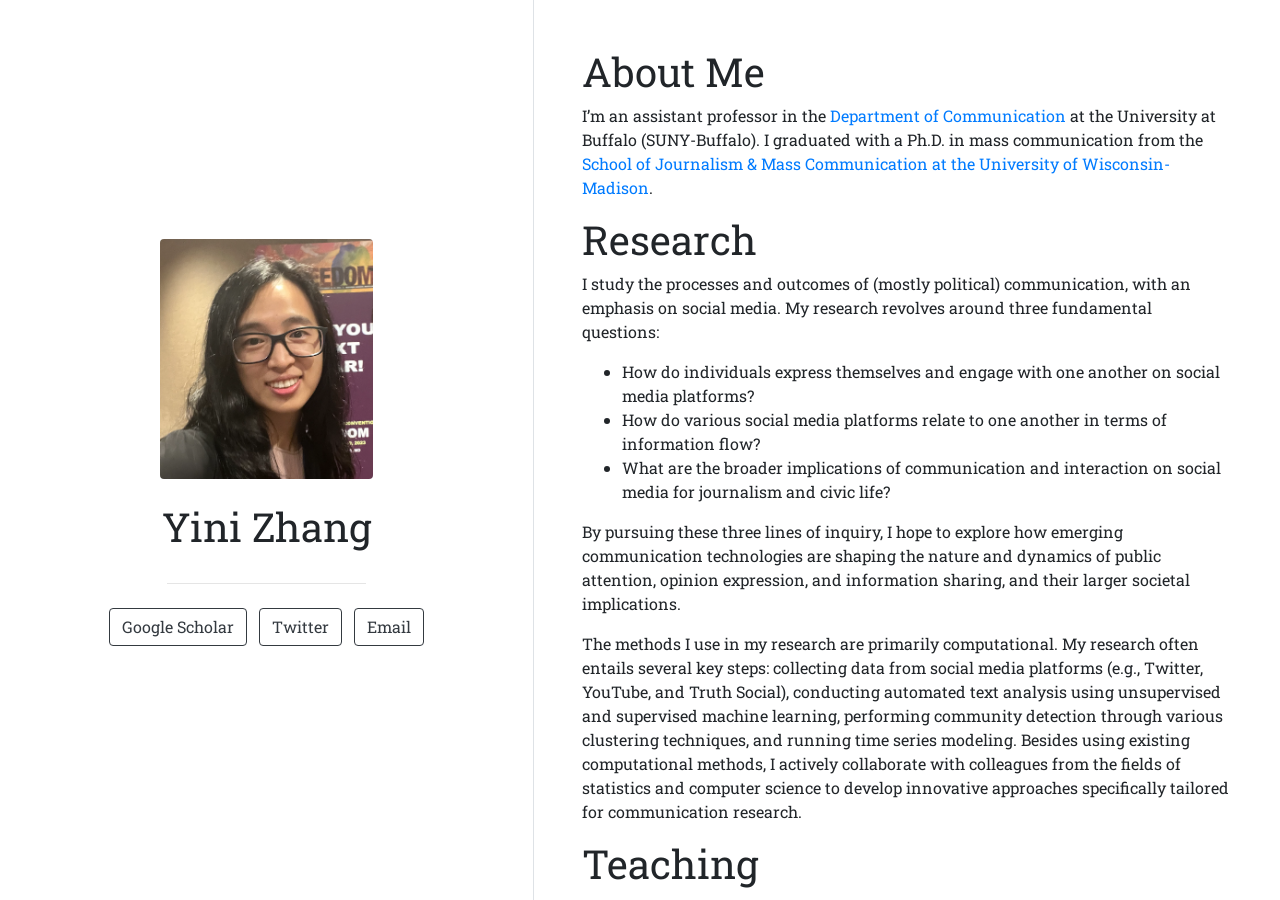
==== index.html @ 79241f8f "Add files via upload" ====
<!doctype html>
<html lang="en">
  <head>
    <!-- Required meta tags -->
    <meta charset="utf-8">
    <meta name="viewport" content="width=device-width, initial-scale=1, shrink-to-fit=no">

    <!-- Bootstrap CSS -->
    <style type="text/css">:root{--blue:#007bff;--indigo:#6610f2;--purple:#6f42c1;--pink:#e83e8c;--red:#dc3545;--orange:#fd7e14;--yellow:#ffc107;--green:#28a745;--teal:#20c997;--cyan:#17a2b8;--white:#fff;--gray:#6c757d;--gray-dark:#343a40;--primary:#007bff;--secondary:#6c757d;--success:#28a745;--info:#17a2b8;--warning:#ffc107;--danger:#dc3545;--light:#f8f9fa;--dark:#343a40;--breakpoint-xs:0;--breakpoint-sm:576px;--breakpoint-md:768px;--breakpoint-lg:992px;--breakpoint-xl:1200px;--font-family-sans-serif:-apple-system,BlinkMacSystemFont,"Segoe UI",Roboto,"Helvetica Neue",Arial,"Noto Sans",sans-serif,"Apple Color Emoji","Segoe UI Emoji","Segoe UI Symbol","Noto Color Emoji";--font-family-monospace:SFMono-Regular,Menlo,Monaco,Consolas,"Liberation Mono","Courier New",monospace}*,::after,::before{box-sizing:border-box}html{font-family:sans-serif;line-height:1.15;-webkit-text-size-adjust:100%;-webkit-tap-highlight-color:transparent}article,aside,figcaption,figure,footer,header,hgroup,main,nav,section{display:block}body{margin:0;font-family:-apple-system,BlinkMacSystemFont,"Segoe UI",Roboto,"Helvetica Neue",Arial,"Noto Sans",sans-serif,"Apple Color Emoji","Segoe UI Emoji","Segoe UI Symbol","Noto Color Emoji";font-size:1rem;font-weight:400;line-height:1.5;color:#212529;text-align:left;background-color:#fff}[tabindex="-1"]:focus:not(:focus-visible){outline:0!important}hr{box-sizing:content-box;height:0;overflow:visible}h1,h2,h3,h4,h5,h6{margin-top:0;margin-bottom:.5rem}p{margin-top:0;margin-bottom:1rem}abbr[data-original-title],abbr[title]{text-decoration:underline;-webkit-text-decoration:underline dotted;text-decoration:underline dotted;cursor:help;border-bottom:0;-webkit-text-decoration-skip-ink:none;text-decoration-skip-ink:none}address{margin-bottom:1rem;font-style:normal;line-height:inherit}dl,ol,ul{margin-top:0;margin-bottom:1rem}ol ol,ol ul,ul ol,ul ul{margin-bottom:0}dt{font-weight:700}dd{margin-bottom:.5rem;margin-left:0}blockquote{margin:0 0 1rem}b,strong{font-weight:bolder}small{font-size:80%}sub,sup{position:relative;font-size:75%;line-height:0;vertical-align:baseline}sub{bottom:-.25em}sup{top:-.5em}a{color:#007bff;text-decoration:none;background-color:transparent}a:hover{color:#0056b3;text-decoration:underline}a:not([href]){color:inherit;text-decoration:none}a:not([href]):hover{color:inherit;text-decoration:none}code,kbd,pre,samp{font-family:SFMono-Regular,Menlo,Monaco,Consolas,"Liberation Mono","Courier New",monospace;font-size:1em}pre{margin-top:0;margin-bottom:1rem;overflow:auto;-ms-overflow-style:scrollbar}figure{margin:0 0 1rem}img{vertical-align:middle;border-style:none}svg{overflow:hidden;vertical-align:middle}table{border-collapse:collapse}caption{padding-top:.75rem;padding-bottom:.75rem;color:#6c757d;text-align:left;caption-side:bottom}th{text-align:inherit}label{display:inline-block;margin-bottom:.5rem}button{border-radius:0}button:focus{outline:1px dotted;outline:5px auto -webkit-focus-ring-color}button,input,optgroup,select,textarea{margin:0;font-family:inherit;font-size:inherit;line-height:inherit}button,input{overflow:visible}button,select{text-transform:none}[role=button]{cursor:pointer}select{word-wrap:normal}[type=button],[type=reset],[type=submit],button{-webkit-appearance:button}[type=button]:not(:disabled),[type=reset]:not(:disabled),[type=submit]:not(:disabled),button:not(:disabled){cursor:pointer}[type=button]::-moz-focus-inner,[type=reset]::-moz-focus-inner,[type=submit]::-moz-focus-inner,button::-moz-focus-inner{padding:0;border-style:none}input[type=checkbox],input[type=radio]{box-sizing:border-box;padding:0}textarea{overflow:auto;resize:vertical}fieldset{min-width:0;padding:0;margin:0;border:0}legend{display:block;width:100%;max-width:100%;padding:0;margin-bottom:.5rem;font-size:1.5rem;line-height:inherit;color:inherit;white-space:normal}progress{vertical-align:baseline}[type=number]::-webkit-inner-spin-button,[type=number]::-webkit-outer-spin-button{height:auto}[type=search]{outline-offset:-2px;-webkit-appearance:none}[type=search]::-webkit-search-decoration{-webkit-appearance:none}::-webkit-file-upload-button{font:inherit;-webkit-appearance:button}output{display:inline-block}summary{display:list-item;cursor:pointer}template{display:none}[hidden]{display:none!important}.h1,.h2,.h3,.h4,.h5,.h6,h1,h2,h3,h4,h5,h6{margin-bottom:.5rem;font-weight:500;line-height:1.2}.h1,h1{font-size:2.5rem}.h2,h2{font-size:2rem}.h3,h3{font-size:1.75rem}.h4,h4{font-size:1.5rem}.h5,h5{font-size:1.25rem}.h6,h6{font-size:1rem}.lead{font-size:1.25rem;font-weight:300}.display-1{font-size:6rem;font-weight:300;line-height:1.2}.display-2{font-size:5.5rem;font-weight:300;line-height:1.2}.display-3{font-size:4.5rem;font-weight:300;line-height:1.2}.display-4{font-size:3.5rem;font-weight:300;line-height:1.2}hr{margin-top:1rem;margin-bottom:1rem;border:0;border-top:1px solid rgba(0,0,0,.1)}.small,small{font-size:80%;font-weight:400}.mark,mark{padding:.2em;background-color:#fcf8e3}.list-unstyled{padding-left:0;list-style:none}.list-inline{padding-left:0;list-style:none}.list-inline-item{display:inline-block}.list-inline-item:not(:last-child){margin-right:.5rem}.initialism{font-size:90%;text-transform:uppercase}.blockquote{margin-bottom:1rem;font-size:1.25rem}.blockquote-footer{display:block;font-size:80%;color:#6c757d}.blockquote-footer::before{content:"\2014\00A0"}.img-fluid{max-width:100%;height:auto}.img-thumbnail{padding:.25rem;background-color:#fff;border:1px solid #dee2e6;border-radius:.25rem;max-width:100%;height:auto}.figure{display:inline-block}.figure-img{margin-bottom:.5rem;line-height:1}.figure-caption{font-size:90%;color:#6c757d}code{font-size:87.5%;color:#e83e8c;word-wrap:break-word}a>code{color:inherit}kbd{padding:.2rem .4rem;font-size:87.5%;color:#fff;background-color:#212529;border-radius:.2rem}kbd kbd{padding:0;font-size:100%;font-weight:700}pre{display:block;font-size:87.5%;color:#212529}pre code{font-size:inherit;color:inherit;word-break:normal}.pre-scrollable{max-height:340px;overflow-y:scroll}.container{width:100%;padding-right:15px;padding-left:15px;margin-right:auto;margin-left:auto}@media (min-width:576px){.container{max-width:540px}}@media (min-width:768px){.container{max-width:720px}}@media (min-width:992px){.container{max-width:960px}}@media (min-width:1200px){.container{max-width:1140px}}.container-fluid,.container-lg,.container-md,.container-sm,.container-xl{width:100%;padding-right:15px;padding-left:15px;margin-right:auto;margin-left:auto}@media (min-width:576px){.container,.container-sm{max-width:540px}}@media (min-width:768px){.container,.container-md,.container-sm{max-width:720px}}@media (min-width:992px){.container,.container-lg,.container-md,.container-sm{max-width:960px}}@media (min-width:1200px){.container,.container-lg,.container-md,.container-sm,.container-xl{max-width:1140px}}.row{display:-ms-flexbox;display:flex;-ms-flex-wrap:wrap;flex-wrap:wrap;margin-right:-15px;margin-left:-15px}.no-gutters{margin-right:0;margin-left:0}.no-gutters>.col,.no-gutters>[class*=col-]{padding-right:0;padding-left:0}.col,.col-1,.col-10,.col-11,.col-12,.col-2,.col-3,.col-4,.col-5,.col-6,.col-7,.col-8,.col-9,.col-auto,.col-lg,.col-lg-1,.col-lg-10,.col-lg-11,.col-lg-12,.col-lg-2,.col-lg-3,.col-lg-4,.col-lg-5,.col-lg-6,.col-lg-7,.col-lg-8,.col-lg-9,.col-lg-auto,.col-md,.col-md-1,.col-md-10,.col-md-11,.col-md-12,.col-md-2,.col-md-3,.col-md-4,.col-md-5,.col-md-6,.col-md-7,.col-md-8,.col-md-9,.col-md-auto,.col-sm,.col-sm-1,.col-sm-10,.col-sm-11,.col-sm-12,.col-sm-2,.col-sm-3,.col-sm-4,.col-sm-5,.col-sm-6,.col-sm-7,.col-sm-8,.col-sm-9,.col-sm-auto,.col-xl,.col-xl-1,.col-xl-10,.col-xl-11,.col-xl-12,.col-xl-2,.col-xl-3,.col-xl-4,.col-xl-5,.col-xl-6,.col-xl-7,.col-xl-8,.col-xl-9,.col-xl-auto{position:relative;width:100%;padding-right:15px;padding-left:15px}.col{-ms-flex-preferred-size:0;flex-basis:0;-ms-flex-positive:1;flex-grow:1;min-width:0;max-width:100%}.row-cols-1>*{-ms-flex:0 0 100%;flex:0 0 100%;max-width:100%}.row-cols-2>*{-ms-flex:0 0 50%;flex:0 0 50%;max-width:50%}.row-cols-3>*{-ms-flex:0 0 33.333333%;flex:0 0 33.333333%;max-width:33.333333%}.row-cols-4>*{-ms-flex:0 0 25%;flex:0 0 25%;max-width:25%}.row-cols-5>*{-ms-flex:0 0 20%;flex:0 0 20%;max-width:20%}.row-cols-6>*{-ms-flex:0 0 16.666667%;flex:0 0 16.666667%;max-width:16.666667%}.col-auto{-ms-flex:0 0 auto;flex:0 0 auto;width:auto;max-width:100%}.col-1{-ms-flex:0 0 8.333333%;flex:0 0 8.333333%;max-width:8.333333%}.col-2{-ms-flex:0 0 16.666667%;flex:0 0 16.666667%;max-width:16.666667%}.col-3{-ms-flex:0 0 25%;flex:0 0 25%;max-width:25%}.col-4{-ms-flex:0 0 33.333333%;flex:0 0 33.333333%;max-width:33.333333%}.col-5{-ms-flex:0 0 41.666667%;flex:0 0 41.666667%;max-width:41.666667%}.col-6{-ms-flex:0 0 50%;flex:0 0 50%;max-width:50%}.col-7{-ms-flex:0 0 58.333333%;flex:0 0 58.333333%;max-width:58.333333%}.col-8{-ms-flex:0 0 66.666667%;flex:0 0 66.666667%;max-width:66.666667%}.col-9{-ms-flex:0 0 75%;flex:0 0 75%;max-width:75%}.col-10{-ms-flex:0 0 83.333333%;flex:0 0 83.333333%;max-width:83.333333%}.col-11{-ms-flex:0 0 91.666667%;flex:0 0 91.666667%;max-width:91.666667%}.col-12{-ms-flex:0 0 100%;flex:0 0 100%;max-width:100%}.order-first{-ms-flex-order:-1;order:-1}.order-last{-ms-flex-order:13;order:13}.order-0{-ms-flex-order:0;order:0}.order-1{-ms-flex-order:1;order:1}.order-2{-ms-flex-order:2;order:2}.order-3{-ms-flex-order:3;order:3}.order-4{-ms-flex-order:4;order:4}.order-5{-ms-flex-order:5;order:5}.order-6{-ms-flex-order:6;order:6}.order-7{-ms-flex-order:7;order:7}.order-8{-ms-flex-order:8;order:8}.order-9{-ms-flex-order:9;order:9}.order-10{-ms-flex-order:10;order:10}.order-11{-ms-flex-order:11;order:11}.order-12{-ms-flex-order:12;order:12}.offset-1{margin-left:8.333333%}.offset-2{margin-left:16.666667%}.offset-3{margin-left:25%}.offset-4{margin-left:33.333333%}.offset-5{margin-left:41.666667%}.offset-6{margin-left:50%}.offset-7{margin-left:58.333333%}.offset-8{margin-left:66.666667%}.offset-9{margin-left:75%}.offset-10{margin-left:83.333333%}.offset-11{margin-left:91.666667%}@media (min-width:576px){.col-sm{-ms-flex-preferred-size:0;flex-basis:0;-ms-flex-positive:1;flex-grow:1;min-width:0;max-width:100%}.row-cols-sm-1>*{-ms-flex:0 0 100%;flex:0 0 100%;max-width:100%}.row-cols-sm-2>*{-ms-flex:0 0 50%;flex:0 0 50%;max-width:50%}.row-cols-sm-3>*{-ms-flex:0 0 33.333333%;flex:0 0 33.333333%;max-width:33.333333%}.row-cols-sm-4>*{-ms-flex:0 0 25%;flex:0 0 25%;max-width:25%}.row-cols-sm-5>*{-ms-flex:0 0 20%;flex:0 0 20%;max-width:20%}.row-cols-sm-6>*{-ms-flex:0 0 16.666667%;flex:0 0 16.666667%;max-width:16.666667%}.col-sm-auto{-ms-flex:0 0 auto;flex:0 0 auto;width:auto;max-width:100%}.col-sm-1{-ms-flex:0 0 8.333333%;flex:0 0 8.333333%;max-width:8.333333%}.col-sm-2{-ms-flex:0 0 16.666667%;flex:0 0 16.666667%;max-width:16.666667%}.col-sm-3{-ms-flex:0 0 25%;flex:0 0 25%;max-width:25%}.col-sm-4{-ms-flex:0 0 33.333333%;flex:0 0 33.333333%;max-width:33.333333%}.col-sm-5{-ms-flex:0 0 41.666667%;flex:0 0 41.666667%;max-width:41.666667%}.col-sm-6{-ms-flex:0 0 50%;flex:0 0 50%;max-width:50%}.col-sm-7{-ms-flex:0 0 58.333333%;flex:0 0 58.333333%;max-width:58.333333%}.col-sm-8{-ms-flex:0 0 66.666667%;flex:0 0 66.666667%;max-width:66.666667%}.col-sm-9{-ms-flex:0 0 75%;flex:0 0 75%;max-width:75%}.col-sm-10{-ms-flex:0 0 83.333333%;flex:0 0 83.333333%;max-width:83.333333%}.col-sm-11{-ms-flex:0 0 91.666667%;flex:0 0 91.666667%;max-width:91.666667%}.col-sm-12{-ms-flex:0 0 100%;flex:0 0 100%;max-width:100%}.order-sm-first{-ms-flex-order:-1;order:-1}.order-sm-last{-ms-flex-order:13;order:13}.order-sm-0{-ms-flex-order:0;order:0}.order-sm-1{-ms-flex-order:1;order:1}.order-sm-2{-ms-flex-order:2;order:2}.order-sm-3{-ms-flex-order:3;order:3}.order-sm-4{-ms-flex-order:4;order:4}.order-sm-5{-ms-flex-order:5;order:5}.order-sm-6{-ms-flex-order:6;order:6}.order-sm-7{-ms-flex-order:7;order:7}.order-sm-8{-ms-flex-order:8;order:8}.order-sm-9{-ms-flex-order:9;order:9}.order-sm-10{-ms-flex-order:10;order:10}.order-sm-11{-ms-flex-order:11;order:11}.order-sm-12{-ms-flex-order:12;order:12}.offset-sm-0{margin-left:0}.offset-sm-1{margin-left:8.333333%}.offset-sm-2{margin-left:16.666667%}.offset-sm-3{margin-left:25%}.offset-sm-4{margin-left:33.333333%}.offset-sm-5{margin-left:41.666667%}.offset-sm-6{margin-left:50%}.offset-sm-7{margin-left:58.333333%}.offset-sm-8{margin-left:66.666667%}.offset-sm-9{margin-left:75%}.offset-sm-10{margin-left:83.333333%}.offset-sm-11{margin-left:91.666667%}}@media (min-width:768px){.col-md{-ms-flex-preferred-size:0;flex-basis:0;-ms-flex-positive:1;flex-grow:1;min-width:0;max-width:100%}.row-cols-md-1>*{-ms-flex:0 0 100%;flex:0 0 100%;max-width:100%}.row-cols-md-2>*{-ms-flex:0 0 50%;flex:0 0 50%;max-width:50%}.row-cols-md-3>*{-ms-flex:0 0 33.333333%;flex:0 0 33.333333%;max-width:33.333333%}.row-cols-md-4>*{-ms-flex:0 0 25%;flex:0 0 25%;max-width:25%}.row-cols-md-5>*{-ms-flex:0 0 20%;flex:0 0 20%;max-width:20%}.row-cols-md-6>*{-ms-flex:0 0 16.666667%;flex:0 0 16.666667%;max-width:16.666667%}.col-md-auto{-ms-flex:0 0 auto;flex:0 0 auto;width:auto;max-width:100%}.col-md-1{-ms-flex:0 0 8.333333%;flex:0 0 8.333333%;max-width:8.333333%}.col-md-2{-ms-flex:0 0 16.666667%;flex:0 0 16.666667%;max-width:16.666667%}.col-md-3{-ms-flex:0 0 25%;flex:0 0 25%;max-width:25%}.col-md-4{-ms-flex:0 0 33.333333%;flex:0 0 33.333333%;max-width:33.333333%}.col-md-5{-ms-flex:0 0 41.666667%;flex:0 0 41.666667%;max-width:41.666667%}.col-md-6{-ms-flex:0 0 50%;flex:0 0 50%;max-width:50%}.col-md-7{-ms-flex:0 0 58.333333%;flex:0 0 58.333333%;max-width:58.333333%}.col-md-8{-ms-flex:0 0 66.666667%;flex:0 0 66.666667%;max-width:66.666667%}.col-md-9{-ms-flex:0 0 75%;flex:0 0 75%;max-width:75%}.col-md-10{-ms-flex:0 0 83.333333%;flex:0 0 83.333333%;max-width:83.333333%}.col-md-11{-ms-flex:0 0 91.666667%;flex:0 0 91.666667%;max-width:91.666667%}.col-md-12{-ms-flex:0 0 100%;flex:0 0 100%;max-width:100%}.order-md-first{-ms-flex-order:-1;order:-1}.order-md-last{-ms-flex-order:13;order:13}.order-md-0{-ms-flex-order:0;order:0}.order-md-1{-ms-flex-order:1;order:1}.order-md-2{-ms-flex-order:2;order:2}.order-md-3{-ms-flex-order:3;order:3}.order-md-4{-ms-flex-order:4;order:4}.order-md-5{-ms-flex-order:5;order:5}.order-md-6{-ms-flex-order:6;order:6}.order-md-7{-ms-flex-order:7;order:7}.order-md-8{-ms-flex-order:8;order:8}.order-md-9{-ms-flex-order:9;order:9}.order-md-10{-ms-flex-order:10;order:10}.order-md-11{-ms-flex-order:11;order:11}.order-md-12{-ms-flex-order:12;order:12}.offset-md-0{margin-left:0}.offset-md-1{margin-left:8.333333%}.offset-md-2{margin-left:16.666667%}.offset-md-3{margin-left:25%}.offset-md-4{margin-left:33.333333%}.offset-md-5{margin-left:41.666667%}.offset-md-6{margin-left:50%}.offset-md-7{margin-left:58.333333%}.offset-md-8{margin-left:66.666667%}.offset-md-9{margin-left:75%}.offset-md-10{margin-left:83.333333%}.offset-md-11{margin-left:91.666667%}}@media (min-width:992px){.col-lg{-ms-flex-preferred-size:0;flex-basis:0;-ms-flex-positive:1;flex-grow:1;min-width:0;max-width:100%}.row-cols-lg-1>*{-ms-flex:0 0 100%;flex:0 0 100%;max-width:100%}.row-cols-lg-2>*{-ms-flex:0 0 50%;flex:0 0 50%;max-width:50%}.row-cols-lg-3>*{-ms-flex:0 0 33.333333%;flex:0 0 33.333333%;max-width:33.333333%}.row-cols-lg-4>*{-ms-flex:0 0 25%;flex:0 0 25%;max-width:25%}.row-cols-lg-5>*{-ms-flex:0 0 20%;flex:0 0 20%;max-width:20%}.row-cols-lg-6>*{-ms-flex:0 0 16.666667%;flex:0 0 16.666667%;max-width:16.666667%}.col-lg-auto{-ms-flex:0 0 auto;flex:0 0 auto;width:auto;max-width:100%}.col-lg-1{-ms-flex:0 0 8.333333%;flex:0 0 8.333333%;max-width:8.333333%}.col-lg-2{-ms-flex:0 0 16.666667%;flex:0 0 16.666667%;max-width:16.666667%}.col-lg-3{-ms-flex:0 0 25%;flex:0 0 25%;max-width:25%}.col-lg-4{-ms-flex:0 0 33.333333%;flex:0 0 33.333333%;max-width:33.333333%}.col-lg-5{-ms-flex:0 0 41.666667%;flex:0 0 41.666667%;max-width:41.666667%}.col-lg-6{-ms-flex:0 0 50%;flex:0 0 50%;max-width:50%}.col-lg-7{-ms-flex:0 0 58.333333%;flex:0 0 58.333333%;max-width:58.333333%}.col-lg-8{-ms-flex:0 0 66.666667%;flex:0 0 66.666667%;max-width:66.666667%}.col-lg-9{-ms-flex:0 0 75%;flex:0 0 75%;max-width:75%}.col-lg-10{-ms-flex:0 0 83.333333%;flex:0 0 83.333333%;max-width:83.333333%}.col-lg-11{-ms-flex:0 0 91.666667%;flex:0 0 91.666667%;max-width:91.666667%}.col-lg-12{-ms-flex:0 0 100%;flex:0 0 100%;max-width:100%}.order-lg-first{-ms-flex-order:-1;order:-1}.order-lg-last{-ms-flex-order:13;order:13}.order-lg-0{-ms-flex-order:0;order:0}.order-lg-1{-ms-flex-order:1;order:1}.order-lg-2{-ms-flex-order:2;order:2}.order-lg-3{-ms-flex-order:3;order:3}.order-lg-4{-ms-flex-order:4;order:4}.order-lg-5{-ms-flex-order:5;order:5}.order-lg-6{-ms-flex-order:6;order:6}.order-lg-7{-ms-flex-order:7;order:7}.order-lg-8{-ms-flex-order:8;order:8}.order-lg-9{-ms-flex-order:9;order:9}.order-lg-10{-ms-flex-order:10;order:10}.order-lg-11{-ms-flex-order:11;order:11}.order-lg-12{-ms-flex-order:12;order:12}.offset-lg-0{margin-left:0}.offset-lg-1{margin-left:8.333333%}.offset-lg-2{margin-left:16.666667%}.offset-lg-3{margin-left:25%}.offset-lg-4{margin-left:33.333333%}.offset-lg-5{margin-left:41.666667%}.offset-lg-6{margin-left:50%}.offset-lg-7{margin-left:58.333333%}.offset-lg-8{margin-left:66.666667%}.offset-lg-9{margin-left:75%}.offset-lg-10{margin-left:83.333333%}.offset-lg-11{margin-left:91.666667%}}@media (min-width:1200px){.col-xl{-ms-flex-preferred-size:0;flex-basis:0;-ms-flex-positive:1;flex-grow:1;min-width:0;max-width:100%}.row-cols-xl-1>*{-ms-flex:0 0 100%;flex:0 0 100%;max-width:100%}.row-cols-xl-2>*{-ms-flex:0 0 50%;flex:0 0 50%;max-width:50%}.row-cols-xl-3>*{-ms-flex:0 0 33.333333%;flex:0 0 33.333333%;max-width:33.333333%}.row-cols-xl-4>*{-ms-flex:0 0 25%;flex:0 0 25%;max-width:25%}.row-cols-xl-5>*{-ms-flex:0 0 20%;flex:0 0 20%;max-width:20%}.row-cols-xl-6>*{-ms-flex:0 0 16.666667%;flex:0 0 16.666667%;max-width:16.666667%}.col-xl-auto{-ms-flex:0 0 auto;flex:0 0 auto;width:auto;max-width:100%}.col-xl-1{-ms-flex:0 0 8.333333%;flex:0 0 8.333333%;max-width:8.333333%}.col-xl-2{-ms-flex:0 0 16.666667%;flex:0 0 16.666667%;max-width:16.666667%}.col-xl-3{-ms-flex:0 0 25%;flex:0 0 25%;max-width:25%}.col-xl-4{-ms-flex:0 0 33.333333%;flex:0 0 33.333333%;max-width:33.333333%}.col-xl-5{-ms-flex:0 0 41.666667%;flex:0 0 41.666667%;max-width:41.666667%}.col-xl-6{-ms-flex:0 0 50%;flex:0 0 50%;max-width:50%}.col-xl-7{-ms-flex:0 0 58.333333%;flex:0 0 58.333333%;max-width:58.333333%}.col-xl-8{-ms-flex:0 0 66.666667%;flex:0 0 66.666667%;max-width:66.666667%}.col-xl-9{-ms-flex:0 0 75%;flex:0 0 75%;max-width:75%}.col-xl-10{-ms-flex:0 0 83.333333%;flex:0 0 83.333333%;max-width:83.333333%}.col-xl-11{-ms-flex:0 0 91.666667%;flex:0 0 91.666667%;max-width:91.666667%}.col-xl-12{-ms-flex:0 0 100%;flex:0 0 100%;max-width:100%}.order-xl-first{-ms-flex-order:-1;order:-1}.order-xl-last{-ms-flex-order:13;order:13}.order-xl-0{-ms-flex-order:0;order:0}.order-xl-1{-ms-flex-order:1;order:1}.order-xl-2{-ms-flex-order:2;order:2}.order-xl-3{-ms-flex-order:3;order:3}.order-xl-4{-ms-flex-order:4;order:4}.order-xl-5{-ms-flex-order:5;order:5}.order-xl-6{-ms-flex-order:6;order:6}.order-xl-7{-ms-flex-order:7;order:7}.order-xl-8{-ms-flex-order:8;order:8}.order-xl-9{-ms-flex-order:9;order:9}.order-xl-10{-ms-flex-order:10;order:10}.order-xl-11{-ms-flex-order:11;order:11}.order-xl-12{-ms-flex-order:12;order:12}.offset-xl-0{margin-left:0}.offset-xl-1{margin-left:8.333333%}.offset-xl-2{margin-left:16.666667%}.offset-xl-3{margin-left:25%}.offset-xl-4{margin-left:33.333333%}.offset-xl-5{margin-left:41.666667%}.offset-xl-6{margin-left:50%}.offset-xl-7{margin-left:58.333333%}.offset-xl-8{margin-left:66.666667%}.offset-xl-9{margin-left:75%}.offset-xl-10{margin-left:83.333333%}.offset-xl-11{margin-left:91.666667%}}.table{width:100%;margin-bottom:1rem;color:#212529}.table td,.table th{padding:.75rem;vertical-align:top;border-top:1px solid #dee2e6}.table thead th{vertical-align:bottom;border-bottom:2px solid #dee2e6}.table tbody+tbody{border-top:2px solid #dee2e6}.table-sm td,.table-sm th{padding:.3rem}.table-bordered{border:1px solid #dee2e6}.table-bordered td,.table-bordered th{border:1px solid #dee2e6}.table-bordered thead td,.table-bordered thead th{border-bottom-width:2px}.table-borderless tbody+tbody,.table-borderless td,.table-borderless th,.table-borderless thead th{border:0}.table-striped tbody tr:nth-of-type(odd){background-color:rgba(0,0,0,.05)}.table-hover tbody tr:hover{color:#212529;background-color:rgba(0,0,0,.075)}.table-primary,.table-primary>td,.table-primary>th{background-color:#b8daff}.table-primary tbody+tbody,.table-primary td,.table-primary th,.table-primary thead th{border-color:#7abaff}.table-hover .table-primary:hover{background-color:#9fcdff}.table-hover .table-primary:hover>td,.table-hover .table-primary:hover>th{background-color:#9fcdff}.table-secondary,.table-secondary>td,.table-secondary>th{background-color:#d6d8db}.table-secondary tbody+tbody,.table-secondary td,.table-secondary th,.table-secondary thead th{border-color:#b3b7bb}.table-hover .table-secondary:hover{background-color:#c8cbcf}.table-hover .table-secondary:hover>td,.table-hover .table-secondary:hover>th{background-color:#c8cbcf}.table-success,.table-success>td,.table-success>th{background-color:#c3e6cb}.table-success tbody+tbody,.table-success td,.table-success th,.table-success thead th{border-color:#8fd19e}.table-hover .table-success:hover{background-color:#b1dfbb}.table-hover .table-success:hover>td,.table-hover .table-success:hover>th{background-color:#b1dfbb}.table-info,.table-info>td,.table-info>th{background-color:#bee5eb}.table-info tbody+tbody,.table-info td,.table-info th,.table-info thead th{border-color:#86cfda}.table-hover .table-info:hover{background-color:#abdde5}.table-hover .table-info:hover>td,.table-hover .table-info:hover>th{background-color:#abdde5}.table-warning,.table-warning>td,.table-warning>th{background-color:#ffeeba}.table-warning tbody+tbody,.table-warning td,.table-warning th,.table-warning thead th{border-color:#ffdf7e}.table-hover .table-warning:hover{background-color:#ffe8a1}.table-hover .table-warning:hover>td,.table-hover .table-warning:hover>th{background-color:#ffe8a1}.table-danger,.table-danger>td,.table-danger>th{background-color:#f5c6cb}.table-danger tbody+tbody,.table-danger td,.table-danger th,.table-danger thead th{border-color:#ed969e}.table-hover .table-danger:hover{background-color:#f1b0b7}.table-hover .table-danger:hover>td,.table-hover .table-danger:hover>th{background-color:#f1b0b7}.table-light,.table-light>td,.table-light>th{background-color:#fdfdfe}.table-light tbody+tbody,.table-light td,.table-light th,.table-light thead th{border-color:#fbfcfc}.table-hover .table-light:hover{background-color:#ececf6}.table-hover .table-light:hover>td,.table-hover .table-light:hover>th{background-color:#ececf6}.table-dark,.table-dark>td,.table-dark>th{background-color:#c6c8ca}.table-dark tbody+tbody,.table-dark td,.table-dark th,.table-dark thead th{border-color:#95999c}.table-hover .table-dark:hover{background-color:#b9bbbe}.table-hover .table-dark:hover>td,.table-hover .table-dark:hover>th{background-color:#b9bbbe}.table-active,.table-active>td,.table-active>th{background-color:rgba(0,0,0,.075)}.table-hover .table-active:hover{background-color:rgba(0,0,0,.075)}.table-hover .table-active:hover>td,.table-hover .table-active:hover>th{background-color:rgba(0,0,0,.075)}.table .thead-dark th{color:#fff;background-color:#343a40;border-color:#454d55}.table .thead-light th{color:#495057;background-color:#e9ecef;border-color:#dee2e6}.table-dark{color:#fff;background-color:#343a40}.table-dark td,.table-dark th,.table-dark thead th{border-color:#454d55}.table-dark.table-bordered{border:0}.table-dark.table-striped tbody tr:nth-of-type(odd){background-color:rgba(255,255,255,.05)}.table-dark.table-hover tbody tr:hover{color:#fff;background-color:rgba(255,255,255,.075)}@media (max-width:575.98px){.table-responsive-sm{display:block;width:100%;overflow-x:auto;-webkit-overflow-scrolling:touch}.table-responsive-sm>.table-bordered{border:0}}@media (max-width:767.98px){.table-responsive-md{display:block;width:100%;overflow-x:auto;-webkit-overflow-scrolling:touch}.table-responsive-md>.table-bordered{border:0}}@media (max-width:991.98px){.table-responsive-lg{display:block;width:100%;overflow-x:auto;-webkit-overflow-scrolling:touch}.table-responsive-lg>.table-bordered{border:0}}@media (max-width:1199.98px){.table-responsive-xl{display:block;width:100%;overflow-x:auto;-webkit-overflow-scrolling:touch}.table-responsive-xl>.table-bordered{border:0}}.table-responsive{display:block;width:100%;overflow-x:auto;-webkit-overflow-scrolling:touch}.table-responsive>.table-bordered{border:0}.form-control{display:block;width:100%;height:calc(1.5em + .75rem + 2px);padding:.375rem .75rem;font-size:1rem;font-weight:400;line-height:1.5;color:#495057;background-color:#fff;background-clip:padding-box;border:1px solid #ced4da;border-radius:.25rem;transition:border-color .15s ease-in-out,box-shadow .15s ease-in-out}@media (prefers-reduced-motion:reduce){.form-control{transition:none}}.form-control::-ms-expand{background-color:transparent;border:0}.form-control:-moz-focusring{color:transparent;text-shadow:0 0 0 #495057}.form-control:focus{color:#495057;background-color:#fff;border-color:#80bdff;outline:0;box-shadow:0 0 0 .2rem rgba(0,123,255,.25)}.form-control::-webkit-input-placeholder{color:#6c757d;opacity:1}.form-control::-moz-placeholder{color:#6c757d;opacity:1}.form-control:-ms-input-placeholder{color:#6c757d;opacity:1}.form-control::-ms-input-placeholder{color:#6c757d;opacity:1}.form-control::placeholder{color:#6c757d;opacity:1}.form-control:disabled,.form-control[readonly]{background-color:#e9ecef;opacity:1}input[type=date].form-control,input[type=datetime-local].form-control,input[type=month].form-control,input[type=time].form-control{-webkit-appearance:none;-moz-appearance:none;appearance:none}select.form-control:focus::-ms-value{color:#495057;background-color:#fff}.form-control-file,.form-control-range{display:block;width:100%}.col-form-label{padding-top:calc(.375rem + 1px);padding-bottom:calc(.375rem + 1px);margin-bottom:0;font-size:inherit;line-height:1.5}.col-form-label-lg{padding-top:calc(.5rem + 1px);padding-bottom:calc(.5rem + 1px);font-size:1.25rem;line-height:1.5}.col-form-label-sm{padding-top:calc(.25rem + 1px);padding-bottom:calc(.25rem + 1px);font-size:.875rem;line-height:1.5}.form-control-plaintext{display:block;width:100%;padding:.375rem 0;margin-bottom:0;font-size:1rem;line-height:1.5;color:#212529;background-color:transparent;border:solid transparent;border-width:1px 0}.form-control-plaintext.form-control-lg,.form-control-plaintext.form-control-sm{padding-right:0;padding-left:0}.form-control-sm{height:calc(1.5em + .5rem + 2px);padding:.25rem .5rem;font-size:.875rem;line-height:1.5;border-radius:.2rem}.form-control-lg{height:calc(1.5em + 1rem + 2px);padding:.5rem 1rem;font-size:1.25rem;line-height:1.5;border-radius:.3rem}select.form-control[multiple],select.form-control[size]{height:auto}textarea.form-control{height:auto}.form-group{margin-bottom:1rem}.form-text{display:block;margin-top:.25rem}.form-row{display:-ms-flexbox;display:flex;-ms-flex-wrap:wrap;flex-wrap:wrap;margin-right:-5px;margin-left:-5px}.form-row>.col,.form-row>[class*=col-]{padding-right:5px;padding-left:5px}.form-check{position:relative;display:block;padding-left:1.25rem}.form-check-input{position:absolute;margin-top:.3rem;margin-left:-1.25rem}.form-check-input:disabled~.form-check-label,.form-check-input[disabled]~.form-check-label{color:#6c757d}.form-check-label{margin-bottom:0}.form-check-inline{display:-ms-inline-flexbox;display:inline-flex;-ms-flex-align:center;align-items:center;padding-left:0;margin-right:.75rem}.form-check-inline .form-check-input{position:static;margin-top:0;margin-right:.3125rem;margin-left:0}.valid-feedback{display:none;width:100%;margin-top:.25rem;font-size:80%;color:#28a745}.valid-tooltip{position:absolute;top:100%;z-index:5;display:none;max-width:100%;padding:.25rem .5rem;margin-top:.1rem;font-size:.875rem;line-height:1.5;color:#fff;background-color:rgba(40,167,69,.9);border-radius:.25rem}.is-valid~.valid-feedback,.is-valid~.valid-tooltip,.was-validated :valid~.valid-feedback,.was-validated :valid~.valid-tooltip{display:block}.form-control.is-valid,.was-validated .form-control:valid{border-color:#28a745;padding-right:calc(1.5em + .75rem);background-image:url("data:image/svg+xml,%3csvg xmlns='http://www.w3.org/2000/svg' width='8' height='8' viewBox='0 0 8 8'%3e%3cpath fill='%2328a745' d='M2.3 6.73L.6 4.53c-.4-1.04.46-1.4 1.1-.8l1.1 1.4 3.4-3.8c.6-.63 1.6-.27 1.2.7l-4 4.6c-.43.5-.8.4-1.1.1z'/%3e%3c/svg%3e");background-repeat:no-repeat;background-position:right calc(.375em + .1875rem) center;background-size:calc(.75em + .375rem) calc(.75em + .375rem)}.form-control.is-valid:focus,.was-validated .form-control:valid:focus{border-color:#28a745;box-shadow:0 0 0 .2rem rgba(40,167,69,.25)}.was-validated textarea.form-control:valid,textarea.form-control.is-valid{padding-right:calc(1.5em + .75rem);background-position:top calc(.375em + .1875rem) right calc(.375em + .1875rem)}.custom-select.is-valid,.was-validated .custom-select:valid{border-color:#28a745;padding-right:calc(.75em + 2.3125rem);background:url("data:image/svg+xml,%3csvg xmlns='http://www.w3.org/2000/svg' width='4' height='5' viewBox='0 0 4 5'%3e%3cpath fill='%23343a40' d='M2 0L0 2h4zm0 5L0 3h4z'/%3e%3c/svg%3e") no-repeat right .75rem center/8px 10px,url("data:image/svg+xml,%3csvg xmlns='http://www.w3.org/2000/svg' width='8' height='8' viewBox='0 0 8 8'%3e%3cpath fill='%2328a745' d='M2.3 6.73L.6 4.53c-.4-1.04.46-1.4 1.1-.8l1.1 1.4 3.4-3.8c.6-.63 1.6-.27 1.2.7l-4 4.6c-.43.5-.8.4-1.1.1z'/%3e%3c/svg%3e") #fff no-repeat center right 1.75rem/calc(.75em + .375rem) calc(.75em + .375rem)}.custom-select.is-valid:focus,.was-validated .custom-select:valid:focus{border-color:#28a745;box-shadow:0 0 0 .2rem rgba(40,167,69,.25)}.form-check-input.is-valid~.form-check-label,.was-validated .form-check-input:valid~.form-check-label{color:#28a745}.form-check-input.is-valid~.valid-feedback,.form-check-input.is-valid~.valid-tooltip,.was-validated .form-check-input:valid~.valid-feedback,.was-validated .form-check-input:valid~.valid-tooltip{display:block}.custom-control-input.is-valid~.custom-control-label,.was-validated .custom-control-input:valid~.custom-control-label{color:#28a745}.custom-control-input.is-valid~.custom-control-label::before,.was-validated .custom-control-input:valid~.custom-control-label::before{border-color:#28a745}.custom-control-input.is-valid:checked~.custom-control-label::before,.was-validated .custom-control-input:valid:checked~.custom-control-label::before{border-color:#34ce57;background-color:#34ce57}.custom-control-input.is-valid:focus~.custom-control-label::before,.was-validated .custom-control-input:valid:focus~.custom-control-label::before{box-shadow:0 0 0 .2rem rgba(40,167,69,.25)}.custom-control-input.is-valid:focus:not(:checked)~.custom-control-label::before,.was-validated .custom-control-input:valid:focus:not(:checked)~.custom-control-label::before{border-color:#28a745}.custom-file-input.is-valid~.custom-file-label,.was-validated .custom-file-input:valid~.custom-file-label{border-color:#28a745}.custom-file-input.is-valid:focus~.custom-file-label,.was-validated .custom-file-input:valid:focus~.custom-file-label{border-color:#28a745;box-shadow:0 0 0 .2rem rgba(40,167,69,.25)}.invalid-feedback{display:none;width:100%;margin-top:.25rem;font-size:80%;color:#dc3545}.invalid-tooltip{position:absolute;top:100%;z-index:5;display:none;max-width:100%;padding:.25rem .5rem;margin-top:.1rem;font-size:.875rem;line-height:1.5;color:#fff;background-color:rgba(220,53,69,.9);border-radius:.25rem}.is-invalid~.invalid-feedback,.is-invalid~.invalid-tooltip,.was-validated :invalid~.invalid-feedback,.was-validated :invalid~.invalid-tooltip{display:block}.form-control.is-invalid,.was-validated .form-control:invalid{border-color:#dc3545;padding-right:calc(1.5em + .75rem);background-image:url("data:image/svg+xml,%3csvg xmlns='http://www.w3.org/2000/svg' width='12' height='12' fill='none' stroke='%23dc3545' viewBox='0 0 12 12'%3e%3ccircle cx='6' cy='6' r='4.5'/%3e%3cpath stroke-linejoin='round' d='M5.8 3.6h.4L6 6.5z'/%3e%3ccircle cx='6' cy='8.2' r='.6' fill='%23dc3545' stroke='none'/%3e%3c/svg%3e");background-repeat:no-repeat;background-position:right calc(.375em + .1875rem) center;background-size:calc(.75em + .375rem) calc(.75em + .375rem)}.form-control.is-invalid:focus,.was-validated .form-control:invalid:focus{border-color:#dc3545;box-shadow:0 0 0 .2rem rgba(220,53,69,.25)}.was-validated textarea.form-control:invalid,textarea.form-control.is-invalid{padding-right:calc(1.5em + .75rem);background-position:top calc(.375em + .1875rem) right calc(.375em + .1875rem)}.custom-select.is-invalid,.was-validated .custom-select:invalid{border-color:#dc3545;padding-right:calc(.75em + 2.3125rem);background:url("data:image/svg+xml,%3csvg xmlns='http://www.w3.org/2000/svg' width='4' height='5' viewBox='0 0 4 5'%3e%3cpath fill='%23343a40' d='M2 0L0 2h4zm0 5L0 3h4z'/%3e%3c/svg%3e") no-repeat right .75rem center/8px 10px,url("data:image/svg+xml,%3csvg xmlns='http://www.w3.org/2000/svg' width='12' height='12' fill='none' stroke='%23dc3545' viewBox='0 0 12 12'%3e%3ccircle cx='6' cy='6' r='4.5'/%3e%3cpath stroke-linejoin='round' d='M5.8 3.6h.4L6 6.5z'/%3e%3ccircle cx='6' cy='8.2' r='.6' fill='%23dc3545' stroke='none'/%3e%3c/svg%3e") #fff no-repeat center right 1.75rem/calc(.75em + .375rem) calc(.75em + .375rem)}.custom-select.is-invalid:focus,.was-validated .custom-select:invalid:focus{border-color:#dc3545;box-shadow:0 0 0 .2rem rgba(220,53,69,.25)}.form-check-input.is-invalid~.form-check-label,.was-validated .form-check-input:invalid~.form-check-label{color:#dc3545}.form-check-input.is-invalid~.invalid-feedback,.form-check-input.is-invalid~.invalid-tooltip,.was-validated .form-check-input:invalid~.invalid-feedback,.was-validated .form-check-input:invalid~.invalid-tooltip{display:block}.custom-control-input.is-invalid~.custom-control-label,.was-validated .custom-control-input:invalid~.custom-control-label{color:#dc3545}.custom-control-input.is-invalid~.custom-control-label::before,.was-validated .custom-control-input:invalid~.custom-control-label::before{border-color:#dc3545}.custom-control-input.is-invalid:checked~.custom-control-label::before,.was-validated .custom-control-input:invalid:checked~.custom-control-label::before{border-color:#e4606d;background-color:#e4606d}.custom-control-input.is-invalid:focus~.custom-control-label::before,.was-validated .custom-control-input:invalid:focus~.custom-control-label::before{box-shadow:0 0 0 .2rem rgba(220,53,69,.25)}.custom-control-input.is-invalid:focus:not(:checked)~.custom-control-label::before,.was-validated .custom-control-input:invalid:focus:not(:checked)~.custom-control-label::before{border-color:#dc3545}.custom-file-input.is-invalid~.custom-file-label,.was-validated .custom-file-input:invalid~.custom-file-label{border-color:#dc3545}.custom-file-input.is-invalid:focus~.custom-file-label,.was-validated .custom-file-input:invalid:focus~.custom-file-label{border-color:#dc3545;box-shadow:0 0 0 .2rem rgba(220,53,69,.25)}.form-inline{display:-ms-flexbox;display:flex;-ms-flex-flow:row wrap;flex-flow:row wrap;-ms-flex-align:center;align-items:center}.form-inline .form-check{width:100%}@media (min-width:576px){.form-inline label{display:-ms-flexbox;display:flex;-ms-flex-align:center;align-items:center;-ms-flex-pack:center;justify-content:center;margin-bottom:0}.form-inline .form-group{display:-ms-flexbox;display:flex;-ms-flex:0 0 auto;flex:0 0 auto;-ms-flex-flow:row wrap;flex-flow:row wrap;-ms-flex-align:center;align-items:center;margin-bottom:0}.form-inline .form-control{display:inline-block;width:auto;vertical-align:middle}.form-inline .form-control-plaintext{display:inline-block}.form-inline .custom-select,.form-inline .input-group{width:auto}.form-inline .form-check{display:-ms-flexbox;display:flex;-ms-flex-align:center;align-items:center;-ms-flex-pack:center;justify-content:center;width:auto;padding-left:0}.form-inline .form-check-input{position:relative;-ms-flex-negative:0;flex-shrink:0;margin-top:0;margin-right:.25rem;margin-left:0}.form-inline .custom-control{-ms-flex-align:center;align-items:center;-ms-flex-pack:center;justify-content:center}.form-inline .custom-control-label{margin-bottom:0}}.btn{display:inline-block;font-weight:400;color:#212529;text-align:center;vertical-align:middle;-webkit-user-select:none;-moz-user-select:none;-ms-user-select:none;user-select:none;background-color:transparent;border:1px solid transparent;padding:.375rem .75rem;font-size:1rem;line-height:1.5;border-radius:.25rem;transition:color .15s ease-in-out,background-color .15s ease-in-out,border-color .15s ease-in-out,box-shadow .15s ease-in-out}@media (prefers-reduced-motion:reduce){.btn{transition:none}}.btn:hover{color:#212529;text-decoration:none}.btn.focus,.btn:focus{outline:0;box-shadow:0 0 0 .2rem rgba(0,123,255,.25)}.btn.disabled,.btn:disabled{opacity:.65}.btn:not(:disabled):not(.disabled){cursor:pointer}a.btn.disabled,fieldset:disabled a.btn{pointer-events:none}.btn-primary{color:#fff;background-color:#007bff;border-color:#007bff}.btn-primary:hover{color:#fff;background-color:#0069d9;border-color:#0062cc}.btn-primary.focus,.btn-primary:focus{color:#fff;background-color:#0069d9;border-color:#0062cc;box-shadow:0 0 0 .2rem rgba(38,143,255,.5)}.btn-primary.disabled,.btn-primary:disabled{color:#fff;background-color:#007bff;border-color:#007bff}.btn-primary:not(:disabled):not(.disabled).active,.btn-primary:not(:disabled):not(.disabled):active,.show>.btn-primary.dropdown-toggle{color:#fff;background-color:#0062cc;border-color:#005cbf}.btn-primary:not(:disabled):not(.disabled).active:focus,.btn-primary:not(:disabled):not(.disabled):active:focus,.show>.btn-primary.dropdown-toggle:focus{box-shadow:0 0 0 .2rem rgba(38,143,255,.5)}.btn-secondary{color:#fff;background-color:#6c757d;border-color:#6c757d}.btn-secondary:hover{color:#fff;background-color:#5a6268;border-color:#545b62}.btn-secondary.focus,.btn-secondary:focus{color:#fff;background-color:#5a6268;border-color:#545b62;box-shadow:0 0 0 .2rem rgba(130,138,145,.5)}.btn-secondary.disabled,.btn-secondary:disabled{color:#fff;background-color:#6c757d;border-color:#6c757d}.btn-secondary:not(:disabled):not(.disabled).active,.btn-secondary:not(:disabled):not(.disabled):active,.show>.btn-secondary.dropdown-toggle{color:#fff;background-color:#545b62;border-color:#4e555b}.btn-secondary:not(:disabled):not(.disabled).active:focus,.btn-secondary:not(:disabled):not(.disabled):active:focus,.show>.btn-secondary.dropdown-toggle:focus{box-shadow:0 0 0 .2rem rgba(130,138,145,.5)}.btn-success{color:#fff;background-color:#28a745;border-color:#28a745}.btn-success:hover{color:#fff;background-color:#218838;border-color:#1e7e34}.btn-success.focus,.btn-success:focus{color:#fff;background-color:#218838;border-color:#1e7e34;box-shadow:0 0 0 .2rem rgba(72,180,97,.5)}.btn-success.disabled,.btn-success:disabled{color:#fff;background-color:#28a745;border-color:#28a745}.btn-success:not(:disabled):not(.disabled).active,.btn-success:not(:disabled):not(.disabled):active,.show>.btn-success.dropdown-toggle{color:#fff;background-color:#1e7e34;border-color:#1c7430}.btn-success:not(:disabled):not(.disabled).active:focus,.btn-success:not(:disabled):not(.disabled):active:focus,.show>.btn-success.dropdown-toggle:focus{box-shadow:0 0 0 .2rem rgba(72,180,97,.5)}.btn-info{color:#fff;background-color:#17a2b8;border-color:#17a2b8}.btn-info:hover{color:#fff;background-color:#138496;border-color:#117a8b}.btn-info.focus,.btn-info:focus{color:#fff;background-color:#138496;border-color:#117a8b;box-shadow:0 0 0 .2rem rgba(58,176,195,.5)}.btn-info.disabled,.btn-info:disabled{color:#fff;background-color:#17a2b8;border-color:#17a2b8}.btn-info:not(:disabled):not(.disabled).active,.btn-info:not(:disabled):not(.disabled):active,.show>.btn-info.dropdown-toggle{color:#fff;background-color:#117a8b;border-color:#10707f}.btn-info:not(:disabled):not(.disabled).active:focus,.btn-info:not(:disabled):not(.disabled):active:focus,.show>.btn-info.dropdown-toggle:focus{box-shadow:0 0 0 .2rem rgba(58,176,195,.5)}.btn-warning{color:#212529;background-color:#ffc107;border-color:#ffc107}.btn-warning:hover{color:#212529;background-color:#e0a800;border-color:#d39e00}.btn-warning.focus,.btn-warning:focus{color:#212529;background-color:#e0a800;border-color:#d39e00;box-shadow:0 0 0 .2rem rgba(222,170,12,.5)}.btn-warning.disabled,.btn-warning:disabled{color:#212529;background-color:#ffc107;border-color:#ffc107}.btn-warning:not(:disabled):not(.disabled).active,.btn-warning:not(:disabled):not(.disabled):active,.show>.btn-warning.dropdown-toggle{color:#212529;background-color:#d39e00;border-color:#c69500}.btn-warning:not(:disabled):not(.disabled).active:focus,.btn-warning:not(:disabled):not(.disabled):active:focus,.show>.btn-warning.dropdown-toggle:focus{box-shadow:0 0 0 .2rem rgba(222,170,12,.5)}.btn-danger{color:#fff;background-color:#dc3545;border-color:#dc3545}.btn-danger:hover{color:#fff;background-color:#c82333;border-color:#bd2130}.btn-danger.focus,.btn-danger:focus{color:#fff;background-color:#c82333;border-color:#bd2130;box-shadow:0 0 0 .2rem rgba(225,83,97,.5)}.btn-danger.disabled,.btn-danger:disabled{color:#fff;background-color:#dc3545;border-color:#dc3545}.btn-danger:not(:disabled):not(.disabled).active,.btn-danger:not(:disabled):not(.disabled):active,.show>.btn-danger.dropdown-toggle{color:#fff;background-color:#bd2130;border-color:#b21f2d}.btn-danger:not(:disabled):not(.disabled).active:focus,.btn-danger:not(:disabled):not(.disabled):active:focus,.show>.btn-danger.dropdown-toggle:focus{box-shadow:0 0 0 .2rem rgba(225,83,97,.5)}.btn-light{color:#212529;background-color:#f8f9fa;border-color:#f8f9fa}.btn-light:hover{color:#212529;background-color:#e2e6ea;border-color:#dae0e5}.btn-light.focus,.btn-light:focus{color:#212529;background-color:#e2e6ea;border-color:#dae0e5;box-shadow:0 0 0 .2rem rgba(216,217,219,.5)}.btn-light.disabled,.btn-light:disabled{color:#212529;background-color:#f8f9fa;border-color:#f8f9fa}.btn-light:not(:disabled):not(.disabled).active,.btn-light:not(:disabled):not(.disabled):active,.show>.btn-light.dropdown-toggle{color:#212529;background-color:#dae0e5;border-color:#d3d9df}.btn-light:not(:disabled):not(.disabled).active:focus,.btn-light:not(:disabled):not(.disabled):active:focus,.show>.btn-light.dropdown-toggle:focus{box-shadow:0 0 0 .2rem rgba(216,217,219,.5)}.btn-dark{color:#fff;background-color:#343a40;border-color:#343a40}.btn-dark:hover{color:#fff;background-color:#23272b;border-color:#1d2124}.btn-dark.focus,.btn-dark:focus{color:#fff;background-color:#23272b;border-color:#1d2124;box-shadow:0 0 0 .2rem rgba(82,88,93,.5)}.btn-dark.disabled,.btn-dark:disabled{color:#fff;background-color:#343a40;border-color:#343a40}.btn-dark:not(:disabled):not(.disabled).active,.btn-dark:not(:disabled):not(.disabled):active,.show>.btn-dark.dropdown-toggle{color:#fff;background-color:#1d2124;border-color:#171a1d}.btn-dark:not(:disabled):not(.disabled).active:focus,.btn-dark:not(:disabled):not(.disabled):active:focus,.show>.btn-dark.dropdown-toggle:focus{box-shadow:0 0 0 .2rem rgba(82,88,93,.5)}.btn-outline-primary{color:#007bff;border-color:#007bff}.btn-outline-primary:hover{color:#fff;background-color:#007bff;border-color:#007bff}.btn-outline-primary.focus,.btn-outline-primary:focus{box-shadow:0 0 0 .2rem rgba(0,123,255,.5)}.btn-outline-primary.disabled,.btn-outline-primary:disabled{color:#007bff;background-color:transparent}.btn-outline-primary:not(:disabled):not(.disabled).active,.btn-outline-primary:not(:disabled):not(.disabled):active,.show>.btn-outline-primary.dropdown-toggle{color:#fff;background-color:#007bff;border-color:#007bff}.btn-outline-primary:not(:disabled):not(.disabled).active:focus,.btn-outline-primary:not(:disabled):not(.disabled):active:focus,.show>.btn-outline-primary.dropdown-toggle:focus{box-shadow:0 0 0 .2rem rgba(0,123,255,.5)}.btn-outline-secondary{color:#6c757d;border-color:#6c757d}.btn-outline-secondary:hover{color:#fff;background-color:#6c757d;border-color:#6c757d}.btn-outline-secondary.focus,.btn-outline-secondary:focus{box-shadow:0 0 0 .2rem rgba(108,117,125,.5)}.btn-outline-secondary.disabled,.btn-outline-secondary:disabled{color:#6c757d;background-color:transparent}.btn-outline-secondary:not(:disabled):not(.disabled).active,.btn-outline-secondary:not(:disabled):not(.disabled):active,.show>.btn-outline-secondary.dropdown-toggle{color:#fff;background-color:#6c757d;border-color:#6c757d}.btn-outline-secondary:not(:disabled):not(.disabled).active:focus,.btn-outline-secondary:not(:disabled):not(.disabled):active:focus,.show>.btn-outline-secondary.dropdown-toggle:focus{box-shadow:0 0 0 .2rem rgba(108,117,125,.5)}.btn-outline-success{color:#28a745;border-color:#28a745}.btn-outline-success:hover{color:#fff;background-color:#28a745;border-color:#28a745}.btn-outline-success.focus,.btn-outline-success:focus{box-shadow:0 0 0 .2rem rgba(40,167,69,.5)}.btn-outline-success.disabled,.btn-outline-success:disabled{color:#28a745;background-color:transparent}.btn-outline-success:not(:disabled):not(.disabled).active,.btn-outline-success:not(:disabled):not(.disabled):active,.show>.btn-outline-success.dropdown-toggle{color:#fff;background-color:#28a745;border-color:#28a745}.btn-outline-success:not(:disabled):not(.disabled).active:focus,.btn-outline-success:not(:disabled):not(.disabled):active:focus,.show>.btn-outline-success.dropdown-toggle:focus{box-shadow:0 0 0 .2rem rgba(40,167,69,.5)}.btn-outline-info{color:#17a2b8;border-color:#17a2b8}.btn-outline-info:hover{color:#fff;background-color:#17a2b8;border-color:#17a2b8}.btn-outline-info.focus,.btn-outline-info:focus{box-shadow:0 0 0 .2rem rgba(23,162,184,.5)}.btn-outline-info.disabled,.btn-outline-info:disabled{color:#17a2b8;background-color:transparent}.btn-outline-info:not(:disabled):not(.disabled).active,.btn-outline-info:not(:disabled):not(.disabled):active,.show>.btn-outline-info.dropdown-toggle{color:#fff;background-color:#17a2b8;border-color:#17a2b8}.btn-outline-info:not(:disabled):not(.disabled).active:focus,.btn-outline-info:not(:disabled):not(.disabled):active:focus,.show>.btn-outline-info.dropdown-toggle:focus{box-shadow:0 0 0 .2rem rgba(23,162,184,.5)}.btn-outline-warning{color:#ffc107;border-color:#ffc107}.btn-outline-warning:hover{color:#212529;background-color:#ffc107;border-color:#ffc107}.btn-outline-warning.focus,.btn-outline-warning:focus{box-shadow:0 0 0 .2rem rgba(255,193,7,.5)}.btn-outline-warning.disabled,.btn-outline-warning:disabled{color:#ffc107;background-color:transparent}.btn-outline-warning:not(:disabled):not(.disabled).active,.btn-outline-warning:not(:disabled):not(.disabled):active,.show>.btn-outline-warning.dropdown-toggle{color:#212529;background-color:#ffc107;border-color:#ffc107}.btn-outline-warning:not(:disabled):not(.disabled).active:focus,.btn-outline-warning:not(:disabled):not(.disabled):active:focus,.show>.btn-outline-warning.dropdown-toggle:focus{box-shadow:0 0 0 .2rem rgba(255,193,7,.5)}.btn-outline-danger{color:#dc3545;border-color:#dc3545}.btn-outline-danger:hover{color:#fff;background-color:#dc3545;border-color:#dc3545}.btn-outline-danger.focus,.btn-outline-danger:focus{box-shadow:0 0 0 .2rem rgba(220,53,69,.5)}.btn-outline-danger.disabled,.btn-outline-danger:disabled{color:#dc3545;background-color:transparent}.btn-outline-danger:not(:disabled):not(.disabled).active,.btn-outline-danger:not(:disabled):not(.disabled):active,.show>.btn-outline-danger.dropdown-toggle{color:#fff;background-color:#dc3545;border-color:#dc3545}.btn-outline-danger:not(:disabled):not(.disabled).active:focus,.btn-outline-danger:not(:disabled):not(.disabled):active:focus,.show>.btn-outline-danger.dropdown-toggle:focus{box-shadow:0 0 0 .2rem rgba(220,53,69,.5)}.btn-outline-light{color:#f8f9fa;border-color:#f8f9fa}.btn-outline-light:hover{color:#212529;background-color:#f8f9fa;border-color:#f8f9fa}.btn-outline-light.focus,.btn-outline-light:focus{box-shadow:0 0 0 .2rem rgba(248,249,250,.5)}.btn-outline-light.disabled,.btn-outline-light:disabled{color:#f8f9fa;background-color:transparent}.btn-outline-light:not(:disabled):not(.disabled).active,.btn-outline-light:not(:disabled):not(.disabled):active,.show>.btn-outline-light.dropdown-toggle{color:#212529;background-color:#f8f9fa;border-color:#f8f9fa}.btn-outline-light:not(:disabled):not(.disabled).active:focus,.btn-outline-light:not(:disabled):not(.disabled):active:focus,.show>.btn-outline-light.dropdown-toggle:focus{box-shadow:0 0 0 .2rem rgba(248,249,250,.5)}.btn-outline-dark{color:#343a40;border-color:#343a40}.btn-outline-dark:hover{color:#fff;background-color:#343a40;border-color:#343a40}.btn-outline-dark.focus,.btn-outline-dark:focus{box-shadow:0 0 0 .2rem rgba(52,58,64,.5)}.btn-outline-dark.disabled,.btn-outline-dark:disabled{color:#343a40;background-color:transparent}.btn-outline-dark:not(:disabled):not(.disabled).active,.btn-outline-dark:not(:disabled):not(.disabled):active,.show>.btn-outline-dark.dropdown-toggle{color:#fff;background-color:#343a40;border-color:#343a40}.btn-outline-dark:not(:disabled):not(.disabled).active:focus,.btn-outline-dark:not(:disabled):not(.disabled):active:focus,.show>.btn-outline-dark.dropdown-toggle:focus{box-shadow:0 0 0 .2rem rgba(52,58,64,.5)}.btn-link{font-weight:400;color:#007bff;text-decoration:none}.btn-link:hover{color:#0056b3;text-decoration:underline}.btn-link.focus,.btn-link:focus{text-decoration:underline}.btn-link.disabled,.btn-link:disabled{color:#6c757d;pointer-events:none}.btn-group-lg>.btn,.btn-lg{padding:.5rem 1rem;font-size:1.25rem;line-height:1.5;border-radius:.3rem}.btn-group-sm>.btn,.btn-sm{padding:.25rem .5rem;font-size:.875rem;line-height:1.5;border-radius:.2rem}.btn-block{display:block;width:100%}.btn-block+.btn-block{margin-top:.5rem}input[type=button].btn-block,input[type=reset].btn-block,input[type=submit].btn-block{width:100%}.fade{transition:opacity .15s linear}@media (prefers-reduced-motion:reduce){.fade{transition:none}}.fade:not(.show){opacity:0}.collapse:not(.show){display:none}.collapsing{position:relative;height:0;overflow:hidden;transition:height .35s ease}@media (prefers-reduced-motion:reduce){.collapsing{transition:none}}.dropdown,.dropleft,.dropright,.dropup{position:relative}.dropdown-toggle{white-space:nowrap}.dropdown-toggle::after{display:inline-block;margin-left:.255em;vertical-align:.255em;content:"";border-top:.3em solid;border-right:.3em solid transparent;border-bottom:0;border-left:.3em solid transparent}.dropdown-toggle:empty::after{margin-left:0}.dropdown-menu{position:absolute;top:100%;left:0;z-index:1000;display:none;float:left;min-width:10rem;padding:.5rem 0;margin:.125rem 0 0;font-size:1rem;color:#212529;text-align:left;list-style:none;background-color:#fff;background-clip:padding-box;border:1px solid rgba(0,0,0,.15);border-radius:.25rem}.dropdown-menu-left{right:auto;left:0}.dropdown-menu-right{right:0;left:auto}@media (min-width:576px){.dropdown-menu-sm-left{right:auto;left:0}.dropdown-menu-sm-right{right:0;left:auto}}@media (min-width:768px){.dropdown-menu-md-left{right:auto;left:0}.dropdown-menu-md-right{right:0;left:auto}}@media (min-width:992px){.dropdown-menu-lg-left{right:auto;left:0}.dropdown-menu-lg-right{right:0;left:auto}}@media (min-width:1200px){.dropdown-menu-xl-left{right:auto;left:0}.dropdown-menu-xl-right{right:0;left:auto}}.dropup .dropdown-menu{top:auto;bottom:100%;margin-top:0;margin-bottom:.125rem}.dropup .dropdown-toggle::after{display:inline-block;margin-left:.255em;vertical-align:.255em;content:"";border-top:0;border-right:.3em solid transparent;border-bottom:.3em solid;border-left:.3em solid transparent}.dropup .dropdown-toggle:empty::after{margin-left:0}.dropright .dropdown-menu{top:0;right:auto;left:100%;margin-top:0;margin-left:.125rem}.dropright .dropdown-toggle::after{display:inline-block;margin-left:.255em;vertical-align:.255em;content:"";border-top:.3em solid transparent;border-right:0;border-bottom:.3em solid transparent;border-left:.3em solid}.dropright .dropdown-toggle:empty::after{margin-left:0}.dropright .dropdown-toggle::after{vertical-align:0}.dropleft .dropdown-menu{top:0;right:100%;left:auto;margin-top:0;margin-right:.125rem}.dropleft .dropdown-toggle::after{display:inline-block;margin-left:.255em;vertical-align:.255em;content:""}.dropleft .dropdown-toggle::after{display:none}.dropleft .dropdown-toggle::before{display:inline-block;margin-right:.255em;vertical-align:.255em;content:"";border-top:.3em solid transparent;border-right:.3em solid;border-bottom:.3em solid transparent}.dropleft .dropdown-toggle:empty::after{margin-left:0}.dropleft .dropdown-toggle::before{vertical-align:0}.dropdown-menu[x-placement^=bottom],.dropdown-menu[x-placement^=left],.dropdown-menu[x-placement^=right],.dropdown-menu[x-placement^=top]{right:auto;bottom:auto}.dropdown-divider{height:0;margin:.5rem 0;overflow:hidden;border-top:1px solid #e9ecef}.dropdown-item{display:block;width:100%;padding:.25rem 1.5rem;clear:both;font-weight:400;color:#212529;text-align:inherit;white-space:nowrap;background-color:transparent;border:0}.dropdown-item:focus,.dropdown-item:hover{color:#16181b;text-decoration:none;background-color:#f8f9fa}.dropdown-item.active,.dropdown-item:active{color:#fff;text-decoration:none;background-color:#007bff}.dropdown-item.disabled,.dropdown-item:disabled{color:#6c757d;pointer-events:none;background-color:transparent}.dropdown-menu.show{display:block}.dropdown-header{display:block;padding:.5rem 1.5rem;margin-bottom:0;font-size:.875rem;color:#6c757d;white-space:nowrap}.dropdown-item-text{display:block;padding:.25rem 1.5rem;color:#212529}.btn-group,.btn-group-vertical{position:relative;display:-ms-inline-flexbox;display:inline-flex;vertical-align:middle}.btn-group-vertical>.btn,.btn-group>.btn{position:relative;-ms-flex:1 1 auto;flex:1 1 auto}.btn-group-vertical>.btn:hover,.btn-group>.btn:hover{z-index:1}.btn-group-vertical>.btn.active,.btn-group-vertical>.btn:active,.btn-group-vertical>.btn:focus,.btn-group>.btn.active,.btn-group>.btn:active,.btn-group>.btn:focus{z-index:1}.btn-toolbar{display:-ms-flexbox;display:flex;-ms-flex-wrap:wrap;flex-wrap:wrap;-ms-flex-pack:start;justify-content:flex-start}.btn-toolbar .input-group{width:auto}.btn-group>.btn-group:not(:first-child),.btn-group>.btn:not(:first-child){margin-left:-1px}.btn-group>.btn-group:not(:last-child)>.btn,.btn-group>.btn:not(:last-child):not(.dropdown-toggle){border-top-right-radius:0;border-bottom-right-radius:0}.btn-group>.btn-group:not(:first-child)>.btn,.btn-group>.btn:not(:first-child){border-top-left-radius:0;border-bottom-left-radius:0}.dropdown-toggle-split{padding-right:.5625rem;padding-left:.5625rem}.dropdown-toggle-split::after,.dropright .dropdown-toggle-split::after,.dropup .dropdown-toggle-split::after{margin-left:0}.dropleft .dropdown-toggle-split::before{margin-right:0}.btn-group-sm>.btn+.dropdown-toggle-split,.btn-sm+.dropdown-toggle-split{padding-right:.375rem;padding-left:.375rem}.btn-group-lg>.btn+.dropdown-toggle-split,.btn-lg+.dropdown-toggle-split{padding-right:.75rem;padding-left:.75rem}.btn-group-vertical{-ms-flex-direction:column;flex-direction:column;-ms-flex-align:start;align-items:flex-start;-ms-flex-pack:center;justify-content:center}.btn-group-vertical>.btn,.btn-group-vertical>.btn-group{width:100%}.btn-group-vertical>.btn-group:not(:first-child),.btn-group-vertical>.btn:not(:first-child){margin-top:-1px}.btn-group-vertical>.btn-group:not(:last-child)>.btn,.btn-group-vertical>.btn:not(:last-child):not(.dropdown-toggle){border-bottom-right-radius:0;border-bottom-left-radius:0}.btn-group-vertical>.btn-group:not(:first-child)>.btn,.btn-group-vertical>.btn:not(:first-child){border-top-left-radius:0;border-top-right-radius:0}.btn-group-toggle>.btn,.btn-group-toggle>.btn-group>.btn{margin-bottom:0}.btn-group-toggle>.btn input[type=checkbox],.btn-group-toggle>.btn input[type=radio],.btn-group-toggle>.btn-group>.btn input[type=checkbox],.btn-group-toggle>.btn-group>.btn input[type=radio]{position:absolute;clip:rect(0,0,0,0);pointer-events:none}.input-group{position:relative;display:-ms-flexbox;display:flex;-ms-flex-wrap:wrap;flex-wrap:wrap;-ms-flex-align:stretch;align-items:stretch;width:100%}.input-group>.custom-file,.input-group>.custom-select,.input-group>.form-control,.input-group>.form-control-plaintext{position:relative;-ms-flex:1 1 auto;flex:1 1 auto;width:1%;min-width:0;margin-bottom:0}.input-group>.custom-file+.custom-file,.input-group>.custom-file+.custom-select,.input-group>.custom-file+.form-control,.input-group>.custom-select+.custom-file,.input-group>.custom-select+.custom-select,.input-group>.custom-select+.form-control,.input-group>.form-control+.custom-file,.input-group>.form-control+.custom-select,.input-group>.form-control+.form-control,.input-group>.form-control-plaintext+.custom-file,.input-group>.form-control-plaintext+.custom-select,.input-group>.form-control-plaintext+.form-control{margin-left:-1px}.input-group>.custom-file .custom-file-input:focus~.custom-file-label,.input-group>.custom-select:focus,.input-group>.form-control:focus{z-index:3}.input-group>.custom-file .custom-file-input:focus{z-index:4}.input-group>.custom-select:not(:last-child),.input-group>.form-control:not(:last-child){border-top-right-radius:0;border-bottom-right-radius:0}.input-group>.custom-select:not(:first-child),.input-group>.form-control:not(:first-child){border-top-left-radius:0;border-bottom-left-radius:0}.input-group>.custom-file{display:-ms-flexbox;display:flex;-ms-flex-align:center;align-items:center}.input-group>.custom-file:not(:last-child) .custom-file-label,.input-group>.custom-file:not(:last-child) .custom-file-label::after{border-top-right-radius:0;border-bottom-right-radius:0}.input-group>.custom-file:not(:first-child) .custom-file-label{border-top-left-radius:0;border-bottom-left-radius:0}.input-group-append,.input-group-prepend{display:-ms-flexbox;display:flex}.input-group-append .btn,.input-group-prepend .btn{position:relative;z-index:2}.input-group-append .btn:focus,.input-group-prepend .btn:focus{z-index:3}.input-group-append .btn+.btn,.input-group-append .btn+.input-group-text,.input-group-append .input-group-text+.btn,.input-group-append .input-group-text+.input-group-text,.input-group-prepend .btn+.btn,.input-group-prepend .btn+.input-group-text,.input-group-prepend .input-group-text+.btn,.input-group-prepend .input-group-text+.input-group-text{margin-left:-1px}.input-group-prepend{margin-right:-1px}.input-group-append{margin-left:-1px}.input-group-text{display:-ms-flexbox;display:flex;-ms-flex-align:center;align-items:center;padding:.375rem .75rem;margin-bottom:0;font-size:1rem;font-weight:400;line-height:1.5;color:#495057;text-align:center;white-space:nowrap;background-color:#e9ecef;border:1px solid #ced4da;border-radius:.25rem}.input-group-text input[type=checkbox],.input-group-text input[type=radio]{margin-top:0}.input-group-lg>.custom-select,.input-group-lg>.form-control:not(textarea){height:calc(1.5em + 1rem + 2px)}.input-group-lg>.custom-select,.input-group-lg>.form-control,.input-group-lg>.input-group-append>.btn,.input-group-lg>.input-group-append>.input-group-text,.input-group-lg>.input-group-prepend>.btn,.input-group-lg>.input-group-prepend>.input-group-text{padding:.5rem 1rem;font-size:1.25rem;line-height:1.5;border-radius:.3rem}.input-group-sm>.custom-select,.input-group-sm>.form-control:not(textarea){height:calc(1.5em + .5rem + 2px)}.input-group-sm>.custom-select,.input-group-sm>.form-control,.input-group-sm>.input-group-append>.btn,.input-group-sm>.input-group-append>.input-group-text,.input-group-sm>.input-group-prepend>.btn,.input-group-sm>.input-group-prepend>.input-group-text{padding:.25rem .5rem;font-size:.875rem;line-height:1.5;border-radius:.2rem}.input-group-lg>.custom-select,.input-group-sm>.custom-select{padding-right:1.75rem}.input-group>.input-group-append:last-child>.btn:not(:last-child):not(.dropdown-toggle),.input-group>.input-group-append:last-child>.input-group-text:not(:last-child),.input-group>.input-group-append:not(:last-child)>.btn,.input-group>.input-group-append:not(:last-child)>.input-group-text,.input-group>.input-group-prepend>.btn,.input-group>.input-group-prepend>.input-group-text{border-top-right-radius:0;border-bottom-right-radius:0}.input-group>.input-group-append>.btn,.input-group>.input-group-append>.input-group-text,.input-group>.input-group-prepend:first-child>.btn:not(:first-child),.input-group>.input-group-prepend:first-child>.input-group-text:not(:first-child),.input-group>.input-group-prepend:not(:first-child)>.btn,.input-group>.input-group-prepend:not(:first-child)>.input-group-text{border-top-left-radius:0;border-bottom-left-radius:0}.custom-control{position:relative;display:block;min-height:1.5rem;padding-left:1.5rem}.custom-control-inline{display:-ms-inline-flexbox;display:inline-flex;margin-right:1rem}.custom-control-input{position:absolute;left:0;z-index:-1;width:1rem;height:1.25rem;opacity:0}.custom-control-input:checked~.custom-control-label::before{color:#fff;border-color:#007bff;background-color:#007bff}.custom-control-input:focus~.custom-control-label::before{box-shadow:0 0 0 .2rem rgba(0,123,255,.25)}.custom-control-input:focus:not(:checked)~.custom-control-label::before{border-color:#80bdff}.custom-control-input:not(:disabled):active~.custom-control-label::before{color:#fff;background-color:#b3d7ff;border-color:#b3d7ff}.custom-control-input:disabled~.custom-control-label,.custom-control-input[disabled]~.custom-control-label{color:#6c757d}.custom-control-input:disabled~.custom-control-label::before,.custom-control-input[disabled]~.custom-control-label::before{background-color:#e9ecef}.custom-control-label{position:relative;margin-bottom:0;vertical-align:top}.custom-control-label::before{position:absolute;top:.25rem;left:-1.5rem;display:block;width:1rem;height:1rem;pointer-events:none;content:"";background-color:#fff;border:#adb5bd solid 1px}.custom-control-label::after{position:absolute;top:.25rem;left:-1.5rem;display:block;width:1rem;height:1rem;content:"";background:no-repeat 50%/50% 50%}.custom-checkbox .custom-control-label::before{border-radius:.25rem}.custom-checkbox .custom-control-input:checked~.custom-control-label::after{background-image:url("data:image/svg+xml,%3csvg xmlns='http://www.w3.org/2000/svg' width='8' height='8' viewBox='0 0 8 8'%3e%3cpath fill='%23fff' d='M6.564.75l-3.59 3.612-1.538-1.55L0 4.26l2.974 2.99L8 2.193z'/%3e%3c/svg%3e")}.custom-checkbox .custom-control-input:indeterminate~.custom-control-label::before{border-color:#007bff;background-color:#007bff}.custom-checkbox .custom-control-input:indeterminate~.custom-control-label::after{background-image:url("data:image/svg+xml,%3csvg xmlns='http://www.w3.org/2000/svg' width='4' height='4' viewBox='0 0 4 4'%3e%3cpath stroke='%23fff' d='M0 2h4'/%3e%3c/svg%3e")}.custom-checkbox .custom-control-input:disabled:checked~.custom-control-label::before{background-color:rgba(0,123,255,.5)}.custom-checkbox .custom-control-input:disabled:indeterminate~.custom-control-label::before{background-color:rgba(0,123,255,.5)}.custom-radio .custom-control-label::before{border-radius:50%}.custom-radio .custom-control-input:checked~.custom-control-label::after{background-image:url("data:image/svg+xml,%3csvg xmlns='http://www.w3.org/2000/svg' width='12' height='12' viewBox='-4 -4 8 8'%3e%3ccircle r='3' fill='%23fff'/%3e%3c/svg%3e")}.custom-radio .custom-control-input:disabled:checked~.custom-control-label::before{background-color:rgba(0,123,255,.5)}.custom-switch{padding-left:2.25rem}.custom-switch .custom-control-label::before{left:-2.25rem;width:1.75rem;pointer-events:all;border-radius:.5rem}.custom-switch .custom-control-label::after{top:calc(.25rem + 2px);left:calc(-2.25rem + 2px);width:calc(1rem - 4px);height:calc(1rem - 4px);background-color:#adb5bd;border-radius:.5rem;transition:background-color .15s ease-in-out,border-color .15s ease-in-out,box-shadow .15s ease-in-out,-webkit-transform .15s ease-in-out;transition:transform .15s ease-in-out,background-color .15s ease-in-out,border-color .15s ease-in-out,box-shadow .15s ease-in-out;transition:transform .15s ease-in-out,background-color .15s ease-in-out,border-color .15s ease-in-out,box-shadow .15s ease-in-out,-webkit-transform .15s ease-in-out}@media (prefers-reduced-motion:reduce){.custom-switch .custom-control-label::after{transition:none}}.custom-switch .custom-control-input:checked~.custom-control-label::after{background-color:#fff;-webkit-transform:translateX(.75rem);transform:translateX(.75rem)}.custom-switch .custom-control-input:disabled:checked~.custom-control-label::before{background-color:rgba(0,123,255,.5)}.custom-select{display:inline-block;width:100%;height:calc(1.5em + .75rem + 2px);padding:.375rem 1.75rem .375rem .75rem;font-size:1rem;font-weight:400;line-height:1.5;color:#495057;vertical-align:middle;background:#fff url("data:image/svg+xml,%3csvg xmlns='http://www.w3.org/2000/svg' width='4' height='5' viewBox='0 0 4 5'%3e%3cpath fill='%23343a40' d='M2 0L0 2h4zm0 5L0 3h4z'/%3e%3c/svg%3e") no-repeat right .75rem center/8px 10px;border:1px solid #ced4da;border-radius:.25rem;-webkit-appearance:none;-moz-appearance:none;appearance:none}.custom-select:focus{border-color:#80bdff;outline:0;box-shadow:0 0 0 .2rem rgba(0,123,255,.25)}.custom-select:focus::-ms-value{color:#495057;background-color:#fff}.custom-select[multiple],.custom-select[size]:not([size="1"]){height:auto;padding-right:.75rem;background-image:none}.custom-select:disabled{color:#6c757d;background-color:#e9ecef}.custom-select::-ms-expand{display:none}.custom-select:-moz-focusring{color:transparent;text-shadow:0 0 0 #495057}.custom-select-sm{height:calc(1.5em + .5rem + 2px);padding-top:.25rem;padding-bottom:.25rem;padding-left:.5rem;font-size:.875rem}.custom-select-lg{height:calc(1.5em + 1rem + 2px);padding-top:.5rem;padding-bottom:.5rem;padding-left:1rem;font-size:1.25rem}.custom-file{position:relative;display:inline-block;width:100%;height:calc(1.5em + .75rem + 2px);margin-bottom:0}.custom-file-input{position:relative;z-index:2;width:100%;height:calc(1.5em + .75rem + 2px);margin:0;opacity:0}.custom-file-input:focus~.custom-file-label{border-color:#80bdff;box-shadow:0 0 0 .2rem rgba(0,123,255,.25)}.custom-file-input:disabled~.custom-file-label,.custom-file-input[disabled]~.custom-file-label{background-color:#e9ecef}.custom-file-input:lang(en)~.custom-file-label::after{content:"Browse"}.custom-file-input~.custom-file-label[data-browse]::after{content:attr(data-browse)}.custom-file-label{position:absolute;top:0;right:0;left:0;z-index:1;height:calc(1.5em + .75rem + 2px);padding:.375rem .75rem;font-weight:400;line-height:1.5;color:#495057;background-color:#fff;border:1px solid #ced4da;border-radius:.25rem}.custom-file-label::after{position:absolute;top:0;right:0;bottom:0;z-index:3;display:block;height:calc(1.5em + .75rem);padding:.375rem .75rem;line-height:1.5;color:#495057;content:"Browse";background-color:#e9ecef;border-left:inherit;border-radius:0 .25rem .25rem 0}.custom-range{width:100%;height:1.4rem;padding:0;background-color:transparent;-webkit-appearance:none;-moz-appearance:none;appearance:none}.custom-range:focus{outline:0}.custom-range:focus::-webkit-slider-thumb{box-shadow:0 0 0 1px #fff,0 0 0 .2rem rgba(0,123,255,.25)}.custom-range:focus::-moz-range-thumb{box-shadow:0 0 0 1px #fff,0 0 0 .2rem rgba(0,123,255,.25)}.custom-range:focus::-ms-thumb{box-shadow:0 0 0 1px #fff,0 0 0 .2rem rgba(0,123,255,.25)}.custom-range::-moz-focus-outer{border:0}.custom-range::-webkit-slider-thumb{width:1rem;height:1rem;margin-top:-.25rem;background-color:#007bff;border:0;border-radius:1rem;-webkit-transition:background-color .15s ease-in-out,border-color .15s ease-in-out,box-shadow .15s ease-in-out;transition:background-color .15s ease-in-out,border-color .15s ease-in-out,box-shadow .15s ease-in-out;-webkit-appearance:none;appearance:none}@media (prefers-reduced-motion:reduce){.custom-range::-webkit-slider-thumb{-webkit-transition:none;transition:none}}.custom-range::-webkit-slider-thumb:active{background-color:#b3d7ff}.custom-range::-webkit-slider-runnable-track{width:100%;height:.5rem;color:transparent;cursor:pointer;background-color:#dee2e6;border-color:transparent;border-radius:1rem}.custom-range::-moz-range-thumb{width:1rem;height:1rem;background-color:#007bff;border:0;border-radius:1rem;-moz-transition:background-color .15s ease-in-out,border-color .15s ease-in-out,box-shadow .15s ease-in-out;transition:background-color .15s ease-in-out,border-color .15s ease-in-out,box-shadow .15s ease-in-out;-moz-appearance:none;appearance:none}@media (prefers-reduced-motion:reduce){.custom-range::-moz-range-thumb{-moz-transition:none;transition:none}}.custom-range::-moz-range-thumb:active{background-color:#b3d7ff}.custom-range::-moz-range-track{width:100%;height:.5rem;color:transparent;cursor:pointer;background-color:#dee2e6;border-color:transparent;border-radius:1rem}.custom-range::-ms-thumb{width:1rem;height:1rem;margin-top:0;margin-right:.2rem;margin-left:.2rem;background-color:#007bff;border:0;border-radius:1rem;-ms-transition:background-color .15s ease-in-out,border-color .15s ease-in-out,box-shadow .15s ease-in-out;transition:background-color .15s ease-in-out,border-color .15s ease-in-out,box-shadow .15s ease-in-out;appearance:none}@media (prefers-reduced-motion:reduce){.custom-range::-ms-thumb{-ms-transition:none;transition:none}}.custom-range::-ms-thumb:active{background-color:#b3d7ff}.custom-range::-ms-track{width:100%;height:.5rem;color:transparent;cursor:pointer;background-color:transparent;border-color:transparent;border-width:.5rem}.custom-range::-ms-fill-lower{background-color:#dee2e6;border-radius:1rem}.custom-range::-ms-fill-upper{margin-right:15px;background-color:#dee2e6;border-radius:1rem}.custom-range:disabled::-webkit-slider-thumb{background-color:#adb5bd}.custom-range:disabled::-webkit-slider-runnable-track{cursor:default}.custom-range:disabled::-moz-range-thumb{background-color:#adb5bd}.custom-range:disabled::-moz-range-track{cursor:default}.custom-range:disabled::-ms-thumb{background-color:#adb5bd}.custom-control-label::before,.custom-file-label,.custom-select{transition:background-color .15s ease-in-out,border-color .15s ease-in-out,box-shadow .15s ease-in-out}@media (prefers-reduced-motion:reduce){.custom-control-label::before,.custom-file-label,.custom-select{transition:none}}.nav{display:-ms-flexbox;display:flex;-ms-flex-wrap:wrap;flex-wrap:wrap;padding-left:0;margin-bottom:0;list-style:none}.nav-link{display:block;padding:.5rem 1rem}.nav-link:focus,.nav-link:hover{text-decoration:none}.nav-link.disabled{color:#6c757d;pointer-events:none;cursor:default}.nav-tabs{border-bottom:1px solid #dee2e6}.nav-tabs .nav-item{margin-bottom:-1px}.nav-tabs .nav-link{border:1px solid transparent;border-top-left-radius:.25rem;border-top-right-radius:.25rem}.nav-tabs .nav-link:focus,.nav-tabs .nav-link:hover{border-color:#e9ecef #e9ecef #dee2e6}.nav-tabs .nav-link.disabled{color:#6c757d;background-color:transparent;border-color:transparent}.nav-tabs .nav-item.show .nav-link,.nav-tabs .nav-link.active{color:#495057;background-color:#fff;border-color:#dee2e6 #dee2e6 #fff}.nav-tabs .dropdown-menu{margin-top:-1px;border-top-left-radius:0;border-top-right-radius:0}.nav-pills .nav-link{border-radius:.25rem}.nav-pills .nav-link.active,.nav-pills .show>.nav-link{color:#fff;background-color:#007bff}.nav-fill .nav-item{-ms-flex:1 1 auto;flex:1 1 auto;text-align:center}.nav-justified .nav-item{-ms-flex-preferred-size:0;flex-basis:0;-ms-flex-positive:1;flex-grow:1;text-align:center}.tab-content>.tab-pane{display:none}.tab-content>.active{display:block}.navbar{position:relative;display:-ms-flexbox;display:flex;-ms-flex-wrap:wrap;flex-wrap:wrap;-ms-flex-align:center;align-items:center;-ms-flex-pack:justify;justify-content:space-between;padding:.5rem 1rem}.navbar .container,.navbar .container-fluid,.navbar .container-lg,.navbar .container-md,.navbar .container-sm,.navbar .container-xl{display:-ms-flexbox;display:flex;-ms-flex-wrap:wrap;flex-wrap:wrap;-ms-flex-align:center;align-items:center;-ms-flex-pack:justify;justify-content:space-between}.navbar-brand{display:inline-block;padding-top:.3125rem;padding-bottom:.3125rem;margin-right:1rem;font-size:1.25rem;line-height:inherit;white-space:nowrap}.navbar-brand:focus,.navbar-brand:hover{text-decoration:none}.navbar-nav{display:-ms-flexbox;display:flex;-ms-flex-direction:column;flex-direction:column;padding-left:0;margin-bottom:0;list-style:none}.navbar-nav .nav-link{padding-right:0;padding-left:0}.navbar-nav .dropdown-menu{position:static;float:none}.navbar-text{display:inline-block;padding-top:.5rem;padding-bottom:.5rem}.navbar-collapse{-ms-flex-preferred-size:100%;flex-basis:100%;-ms-flex-positive:1;flex-grow:1;-ms-flex-align:center;align-items:center}.navbar-toggler{padding:.25rem .75rem;font-size:1.25rem;line-height:1;background-color:transparent;border:1px solid transparent;border-radius:.25rem}.navbar-toggler:focus,.navbar-toggler:hover{text-decoration:none}.navbar-toggler-icon{display:inline-block;width:1.5em;height:1.5em;vertical-align:middle;content:"";background:no-repeat center center;background-size:100% 100%}@media (max-width:575.98px){.navbar-expand-sm>.container,.navbar-expand-sm>.container-fluid,.navbar-expand-sm>.container-lg,.navbar-expand-sm>.container-md,.navbar-expand-sm>.container-sm,.navbar-expand-sm>.container-xl{padding-right:0;padding-left:0}}@media (min-width:576px){.navbar-expand-sm{-ms-flex-flow:row nowrap;flex-flow:row nowrap;-ms-flex-pack:start;justify-content:flex-start}.navbar-expand-sm .navbar-nav{-ms-flex-direction:row;flex-direction:row}.navbar-expand-sm .navbar-nav .dropdown-menu{position:absolute}.navbar-expand-sm .navbar-nav .nav-link{padding-right:.5rem;padding-left:.5rem}.navbar-expand-sm>.container,.navbar-expand-sm>.container-fluid,.navbar-expand-sm>.container-lg,.navbar-expand-sm>.container-md,.navbar-expand-sm>.container-sm,.navbar-expand-sm>.container-xl{-ms-flex-wrap:nowrap;flex-wrap:nowrap}.navbar-expand-sm .navbar-collapse{display:-ms-flexbox!important;display:flex!important;-ms-flex-preferred-size:auto;flex-basis:auto}.navbar-expand-sm .navbar-toggler{display:none}}@media (max-width:767.98px){.navbar-expand-md>.container,.navbar-expand-md>.container-fluid,.navbar-expand-md>.container-lg,.navbar-expand-md>.container-md,.navbar-expand-md>.container-sm,.navbar-expand-md>.container-xl{padding-right:0;padding-left:0}}@media (min-width:768px){.navbar-expand-md{-ms-flex-flow:row nowrap;flex-flow:row nowrap;-ms-flex-pack:start;justify-content:flex-start}.navbar-expand-md .navbar-nav{-ms-flex-direction:row;flex-direction:row}.navbar-expand-md .navbar-nav .dropdown-menu{position:absolute}.navbar-expand-md .navbar-nav .nav-link{padding-right:.5rem;padding-left:.5rem}.navbar-expand-md>.container,.navbar-expand-md>.container-fluid,.navbar-expand-md>.container-lg,.navbar-expand-md>.container-md,.navbar-expand-md>.container-sm,.navbar-expand-md>.container-xl{-ms-flex-wrap:nowrap;flex-wrap:nowrap}.navbar-expand-md .navbar-collapse{display:-ms-flexbox!important;display:flex!important;-ms-flex-preferred-size:auto;flex-basis:auto}.navbar-expand-md .navbar-toggler{display:none}}@media (max-width:991.98px){.navbar-expand-lg>.container,.navbar-expand-lg>.container-fluid,.navbar-expand-lg>.container-lg,.navbar-expand-lg>.container-md,.navbar-expand-lg>.container-sm,.navbar-expand-lg>.container-xl{padding-right:0;padding-left:0}}@media (min-width:992px){.navbar-expand-lg{-ms-flex-flow:row nowrap;flex-flow:row nowrap;-ms-flex-pack:start;justify-content:flex-start}.navbar-expand-lg .navbar-nav{-ms-flex-direction:row;flex-direction:row}.navbar-expand-lg .navbar-nav .dropdown-menu{position:absolute}.navbar-expand-lg .navbar-nav .nav-link{padding-right:.5rem;padding-left:.5rem}.navbar-expand-lg>.container,.navbar-expand-lg>.container-fluid,.navbar-expand-lg>.container-lg,.navbar-expand-lg>.container-md,.navbar-expand-lg>.container-sm,.navbar-expand-lg>.container-xl{-ms-flex-wrap:nowrap;flex-wrap:nowrap}.navbar-expand-lg .navbar-collapse{display:-ms-flexbox!important;display:flex!important;-ms-flex-preferred-size:auto;flex-basis:auto}.navbar-expand-lg .navbar-toggler{display:none}}@media (max-width:1199.98px){.navbar-expand-xl>.container,.navbar-expand-xl>.container-fluid,.navbar-expand-xl>.container-lg,.navbar-expand-xl>.container-md,.navbar-expand-xl>.container-sm,.navbar-expand-xl>.container-xl{padding-right:0;padding-left:0}}@media (min-width:1200px){.navbar-expand-xl{-ms-flex-flow:row nowrap;flex-flow:row nowrap;-ms-flex-pack:start;justify-content:flex-start}.navbar-expand-xl .navbar-nav{-ms-flex-direction:row;flex-direction:row}.navbar-expand-xl .navbar-nav .dropdown-menu{position:absolute}.navbar-expand-xl .navbar-nav .nav-link{padding-right:.5rem;padding-left:.5rem}.navbar-expand-xl>.container,.navbar-expand-xl>.container-fluid,.navbar-expand-xl>.container-lg,.navbar-expand-xl>.container-md,.navbar-expand-xl>.container-sm,.navbar-expand-xl>.container-xl{-ms-flex-wrap:nowrap;flex-wrap:nowrap}.navbar-expand-xl .navbar-collapse{display:-ms-flexbox!important;display:flex!important;-ms-flex-preferred-size:auto;flex-basis:auto}.navbar-expand-xl .navbar-toggler{display:none}}.navbar-expand{-ms-flex-flow:row nowrap;flex-flow:row nowrap;-ms-flex-pack:start;justify-content:flex-start}.navbar-expand>.container,.navbar-expand>.container-fluid,.navbar-expand>.container-lg,.navbar-expand>.container-md,.navbar-expand>.container-sm,.navbar-expand>.container-xl{padding-right:0;padding-left:0}.navbar-expand .navbar-nav{-ms-flex-direction:row;flex-direction:row}.navbar-expand .navbar-nav .dropdown-menu{position:absolute}.navbar-expand .navbar-nav .nav-link{padding-right:.5rem;padding-left:.5rem}.navbar-expand>.container,.navbar-expand>.container-fluid,.navbar-expand>.container-lg,.navbar-expand>.container-md,.navbar-expand>.container-sm,.navbar-expand>.container-xl{-ms-flex-wrap:nowrap;flex-wrap:nowrap}.navbar-expand .navbar-collapse{display:-ms-flexbox!important;display:flex!important;-ms-flex-preferred-size:auto;flex-basis:auto}.navbar-expand .navbar-toggler{display:none}.navbar-light .navbar-brand{color:rgba(0,0,0,.9)}.navbar-light .navbar-brand:focus,.navbar-light .navbar-brand:hover{color:rgba(0,0,0,.9)}.navbar-light .navbar-nav .nav-link{color:rgba(0,0,0,.5)}.navbar-light .navbar-nav .nav-link:focus,.navbar-light .navbar-nav .nav-link:hover{color:rgba(0,0,0,.7)}.navbar-light .navbar-nav .nav-link.disabled{color:rgba(0,0,0,.3)}.navbar-light .navbar-nav .active>.nav-link,.navbar-light .navbar-nav .nav-link.active,.navbar-light .navbar-nav .nav-link.show,.navbar-light .navbar-nav .show>.nav-link{color:rgba(0,0,0,.9)}.navbar-light .navbar-toggler{color:rgba(0,0,0,.5);border-color:rgba(0,0,0,.1)}.navbar-light .navbar-toggler-icon{background-image:url("data:image/svg+xml,%3csvg xmlns='http://www.w3.org/2000/svg' width='30' height='30' viewBox='0 0 30 30'%3e%3cpath stroke='rgba%280, 0, 0, 0.5%29' stroke-linecap='round' stroke-miterlimit='10' stroke-width='2' d='M4 7h22M4 15h22M4 23h22'/%3e%3c/svg%3e")}.navbar-light .navbar-text{color:rgba(0,0,0,.5)}.navbar-light .navbar-text a{color:rgba(0,0,0,.9)}.navbar-light .navbar-text a:focus,.navbar-light .navbar-text a:hover{color:rgba(0,0,0,.9)}.navbar-dark .navbar-brand{color:#fff}.navbar-dark .navbar-brand:focus,.navbar-dark .navbar-brand:hover{color:#fff}.navbar-dark .navbar-nav .nav-link{color:rgba(255,255,255,.5)}.navbar-dark .navbar-nav .nav-link:focus,.navbar-dark .navbar-nav .nav-link:hover{color:rgba(255,255,255,.75)}.navbar-dark .navbar-nav .nav-link.disabled{color:rgba(255,255,255,.25)}.navbar-dark .navbar-nav .active>.nav-link,.navbar-dark .navbar-nav .nav-link.active,.navbar-dark .navbar-nav .nav-link.show,.navbar-dark .navbar-nav .show>.nav-link{color:#fff}.navbar-dark .navbar-toggler{color:rgba(255,255,255,.5);border-color:rgba(255,255,255,.1)}.navbar-dark .navbar-toggler-icon{background-image:url("data:image/svg+xml,%3csvg xmlns='http://www.w3.org/2000/svg' width='30' height='30' viewBox='0 0 30 30'%3e%3cpath stroke='rgba%28255, 255, 255, 0.5%29' stroke-linecap='round' stroke-miterlimit='10' stroke-width='2' d='M4 7h22M4 15h22M4 23h22'/%3e%3c/svg%3e")}.navbar-dark .navbar-text{color:rgba(255,255,255,.5)}.navbar-dark .navbar-text a{color:#fff}.navbar-dark .navbar-text a:focus,.navbar-dark .navbar-text a:hover{color:#fff}.card{position:relative;display:-ms-flexbox;display:flex;-ms-flex-direction:column;flex-direction:column;min-width:0;word-wrap:break-word;background-color:#fff;background-clip:border-box;border:1px solid rgba(0,0,0,.125);border-radius:.25rem}.card>hr{margin-right:0;margin-left:0}.card>.list-group{border-top:inherit;border-bottom:inherit}.card>.list-group:first-child{border-top-width:0;border-top-left-radius:calc(.25rem - 1px);border-top-right-radius:calc(.25rem - 1px)}.card>.list-group:last-child{border-bottom-width:0;border-bottom-right-radius:calc(.25rem - 1px);border-bottom-left-radius:calc(.25rem - 1px)}.card-body{-ms-flex:1 1 auto;flex:1 1 auto;min-height:1px;padding:1.25rem}.card-title{margin-bottom:.75rem}.card-subtitle{margin-top:-.375rem;margin-bottom:0}.card-text:last-child{margin-bottom:0}.card-link:hover{text-decoration:none}.card-link+.card-link{margin-left:1.25rem}.card-header{padding:.75rem 1.25rem;margin-bottom:0;background-color:rgba(0,0,0,.03);border-bottom:1px solid rgba(0,0,0,.125)}.card-header:first-child{border-radius:calc(.25rem - 1px) calc(.25rem - 1px) 0 0}.card-header+.list-group .list-group-item:first-child{border-top:0}.card-footer{padding:.75rem 1.25rem;background-color:rgba(0,0,0,.03);border-top:1px solid rgba(0,0,0,.125)}.card-footer:last-child{border-radius:0 0 calc(.25rem - 1px) calc(.25rem - 1px)}.card-header-tabs{margin-right:-.625rem;margin-bottom:-.75rem;margin-left:-.625rem;border-bottom:0}.card-header-pills{margin-right:-.625rem;margin-left:-.625rem}.card-img-overlay{position:absolute;top:0;right:0;bottom:0;left:0;padding:1.25rem}.card-img,.card-img-bottom,.card-img-top{-ms-flex-negative:0;flex-shrink:0;width:100%}.card-img,.card-img-top{border-top-left-radius:calc(.25rem - 1px);border-top-right-radius:calc(.25rem - 1px)}.card-img,.card-img-bottom{border-bottom-right-radius:calc(.25rem - 1px);border-bottom-left-radius:calc(.25rem - 1px)}.card-deck .card{margin-bottom:15px}@media (min-width:576px){.card-deck{display:-ms-flexbox;display:flex;-ms-flex-flow:row wrap;flex-flow:row wrap;margin-right:-15px;margin-left:-15px}.card-deck .card{-ms-flex:1 0 0%;flex:1 0 0%;margin-right:15px;margin-bottom:0;margin-left:15px}}.card-group>.card{margin-bottom:15px}@media (min-width:576px){.card-group{display:-ms-flexbox;display:flex;-ms-flex-flow:row wrap;flex-flow:row wrap}.card-group>.card{-ms-flex:1 0 0%;flex:1 0 0%;margin-bottom:0}.card-group>.card+.card{margin-left:0;border-left:0}.card-group>.card:not(:last-child){border-top-right-radius:0;border-bottom-right-radius:0}.card-group>.card:not(:last-child) .card-header,.card-group>.card:not(:last-child) .card-img-top{border-top-right-radius:0}.card-group>.card:not(:last-child) .card-footer,.card-group>.card:not(:last-child) .card-img-bottom{border-bottom-right-radius:0}.card-group>.card:not(:first-child){border-top-left-radius:0;border-bottom-left-radius:0}.card-group>.card:not(:first-child) .card-header,.card-group>.card:not(:first-child) .card-img-top{border-top-left-radius:0}.card-group>.card:not(:first-child) .card-footer,.card-group>.card:not(:first-child) .card-img-bottom{border-bottom-left-radius:0}}.card-columns .card{margin-bottom:.75rem}@media (min-width:576px){.card-columns{-webkit-column-count:3;-moz-column-count:3;column-count:3;-webkit-column-gap:1.25rem;-moz-column-gap:1.25rem;column-gap:1.25rem;orphans:1;widows:1}.card-columns .card{display:inline-block;width:100%}}.accordion>.card{overflow:hidden}.accordion>.card:not(:last-of-type){border-bottom:0;border-bottom-right-radius:0;border-bottom-left-radius:0}.accordion>.card:not(:first-of-type){border-top-left-radius:0;border-top-right-radius:0}.accordion>.card>.card-header{border-radius:0;margin-bottom:-1px}.breadcrumb{display:-ms-flexbox;display:flex;-ms-flex-wrap:wrap;flex-wrap:wrap;padding:.75rem 1rem;margin-bottom:1rem;list-style:none;background-color:#e9ecef;border-radius:.25rem}.breadcrumb-item{display:-ms-flexbox;display:flex}.breadcrumb-item+.breadcrumb-item{padding-left:.5rem}.breadcrumb-item+.breadcrumb-item::before{display:inline-block;padding-right:.5rem;color:#6c757d;content:"/"}.breadcrumb-item+.breadcrumb-item:hover::before{text-decoration:underline}.breadcrumb-item+.breadcrumb-item:hover::before{text-decoration:none}.breadcrumb-item.active{color:#6c757d}.pagination{display:-ms-flexbox;display:flex;padding-left:0;list-style:none;border-radius:.25rem}.page-link{position:relative;display:block;padding:.5rem .75rem;margin-left:-1px;line-height:1.25;color:#007bff;background-color:#fff;border:1px solid #dee2e6}.page-link:hover{z-index:2;color:#0056b3;text-decoration:none;background-color:#e9ecef;border-color:#dee2e6}.page-link:focus{z-index:3;outline:0;box-shadow:0 0 0 .2rem rgba(0,123,255,.25)}.page-item:first-child .page-link{margin-left:0;border-top-left-radius:.25rem;border-bottom-left-radius:.25rem}.page-item:last-child .page-link{border-top-right-radius:.25rem;border-bottom-right-radius:.25rem}.page-item.active .page-link{z-index:3;color:#fff;background-color:#007bff;border-color:#007bff}.page-item.disabled .page-link{color:#6c757d;pointer-events:none;cursor:auto;background-color:#fff;border-color:#dee2e6}.pagination-lg .page-link{padding:.75rem 1.5rem;font-size:1.25rem;line-height:1.5}.pagination-lg .page-item:first-child .page-link{border-top-left-radius:.3rem;border-bottom-left-radius:.3rem}.pagination-lg .page-item:last-child .page-link{border-top-right-radius:.3rem;border-bottom-right-radius:.3rem}.pagination-sm .page-link{padding:.25rem .5rem;font-size:.875rem;line-height:1.5}.pagination-sm .page-item:first-child .page-link{border-top-left-radius:.2rem;border-bottom-left-radius:.2rem}.pagination-sm .page-item:last-child .page-link{border-top-right-radius:.2rem;border-bottom-right-radius:.2rem}.badge{display:inline-block;padding:.25em .4em;font-size:75%;font-weight:700;line-height:1;text-align:center;white-space:nowrap;vertical-align:baseline;border-radius:.25rem;transition:color .15s ease-in-out,background-color .15s ease-in-out,border-color .15s ease-in-out,box-shadow .15s ease-in-out}@media (prefers-reduced-motion:reduce){.badge{transition:none}}a.badge:focus,a.badge:hover{text-decoration:none}.badge:empty{display:none}.btn .badge{position:relative;top:-1px}.badge-pill{padding-right:.6em;padding-left:.6em;border-radius:10rem}.badge-primary{color:#fff;background-color:#007bff}a.badge-primary:focus,a.badge-primary:hover{color:#fff;background-color:#0062cc}a.badge-primary.focus,a.badge-primary:focus{outline:0;box-shadow:0 0 0 .2rem rgba(0,123,255,.5)}.badge-secondary{color:#fff;background-color:#6c757d}a.badge-secondary:focus,a.badge-secondary:hover{color:#fff;background-color:#545b62}a.badge-secondary.focus,a.badge-secondary:focus{outline:0;box-shadow:0 0 0 .2rem rgba(108,117,125,.5)}.badge-success{color:#fff;background-color:#28a745}a.badge-success:focus,a.badge-success:hover{color:#fff;background-color:#1e7e34}a.badge-success.focus,a.badge-success:focus{outline:0;box-shadow:0 0 0 .2rem rgba(40,167,69,.5)}.badge-info{color:#fff;background-color:#17a2b8}a.badge-info:focus,a.badge-info:hover{color:#fff;background-color:#117a8b}a.badge-info.focus,a.badge-info:focus{outline:0;box-shadow:0 0 0 .2rem rgba(23,162,184,.5)}.badge-warning{color:#212529;background-color:#ffc107}a.badge-warning:focus,a.badge-warning:hover{color:#212529;background-color:#d39e00}a.badge-warning.focus,a.badge-warning:focus{outline:0;box-shadow:0 0 0 .2rem rgba(255,193,7,.5)}.badge-danger{color:#fff;background-color:#dc3545}a.badge-danger:focus,a.badge-danger:hover{color:#fff;background-color:#bd2130}a.badge-danger.focus,a.badge-danger:focus{outline:0;box-shadow:0 0 0 .2rem rgba(220,53,69,.5)}.badge-light{color:#212529;background-color:#f8f9fa}a.badge-light:focus,a.badge-light:hover{color:#212529;background-color:#dae0e5}a.badge-light.focus,a.badge-light:focus{outline:0;box-shadow:0 0 0 .2rem rgba(248,249,250,.5)}.badge-dark{color:#fff;background-color:#343a40}a.badge-dark:focus,a.badge-dark:hover{color:#fff;background-color:#1d2124}a.badge-dark.focus,a.badge-dark:focus{outline:0;box-shadow:0 0 0 .2rem rgba(52,58,64,.5)}.jumbotron{padding:2rem 1rem;margin-bottom:2rem;background-color:#e9ecef;border-radius:.3rem}@media (min-width:576px){.jumbotron{padding:4rem 2rem}}.jumbotron-fluid{padding-right:0;padding-left:0;border-radius:0}.alert{position:relative;padding:.75rem 1.25rem;margin-bottom:1rem;border:1px solid transparent;border-radius:.25rem}.alert-heading{color:inherit}.alert-link{font-weight:700}.alert-dismissible{padding-right:4rem}.alert-dismissible .close{position:absolute;top:0;right:0;padding:.75rem 1.25rem;color:inherit}.alert-primary{color:#004085;background-color:#cce5ff;border-color:#b8daff}.alert-primary hr{border-top-color:#9fcdff}.alert-primary .alert-link{color:#002752}.alert-secondary{color:#383d41;background-color:#e2e3e5;border-color:#d6d8db}.alert-secondary hr{border-top-color:#c8cbcf}.alert-secondary .alert-link{color:#202326}.alert-success{color:#155724;background-color:#d4edda;border-color:#c3e6cb}.alert-success hr{border-top-color:#b1dfbb}.alert-success .alert-link{color:#0b2e13}.alert-info{color:#0c5460;background-color:#d1ecf1;border-color:#bee5eb}.alert-info hr{border-top-color:#abdde5}.alert-info .alert-link{color:#062c33}.alert-warning{color:#856404;background-color:#fff3cd;border-color:#ffeeba}.alert-warning hr{border-top-color:#ffe8a1}.alert-warning .alert-link{color:#533f03}.alert-danger{color:#721c24;background-color:#f8d7da;border-color:#f5c6cb}.alert-danger hr{border-top-color:#f1b0b7}.alert-danger .alert-link{color:#491217}.alert-light{color:#818182;background-color:#fefefe;border-color:#fdfdfe}.alert-light hr{border-top-color:#ececf6}.alert-light .alert-link{color:#686868}.alert-dark{color:#1b1e21;background-color:#d6d8d9;border-color:#c6c8ca}.alert-dark hr{border-top-color:#b9bbbe}.alert-dark .alert-link{color:#040505}@-webkit-keyframes progress-bar-stripes{from{background-position:1rem 0}to{background-position:0 0}}@keyframes progress-bar-stripes{from{background-position:1rem 0}to{background-position:0 0}}.progress{display:-ms-flexbox;display:flex;height:1rem;overflow:hidden;line-height:0;font-size:.75rem;background-color:#e9ecef;border-radius:.25rem}.progress-bar{display:-ms-flexbox;display:flex;-ms-flex-direction:column;flex-direction:column;-ms-flex-pack:center;justify-content:center;overflow:hidden;color:#fff;text-align:center;white-space:nowrap;background-color:#007bff;transition:width .6s ease}@media (prefers-reduced-motion:reduce){.progress-bar{transition:none}}.progress-bar-striped{background-image:linear-gradient(45deg,rgba(255,255,255,.15) 25%,transparent 25%,transparent 50%,rgba(255,255,255,.15) 50%,rgba(255,255,255,.15) 75%,transparent 75%,transparent);background-size:1rem 1rem}.progress-bar-animated{-webkit-animation:progress-bar-stripes 1s linear infinite;animation:progress-bar-stripes 1s linear infinite}@media (prefers-reduced-motion:reduce){.progress-bar-animated{-webkit-animation:none;animation:none}}.media{display:-ms-flexbox;display:flex;-ms-flex-align:start;align-items:flex-start}.media-body{-ms-flex:1;flex:1}.list-group{display:-ms-flexbox;display:flex;-ms-flex-direction:column;flex-direction:column;padding-left:0;margin-bottom:0;border-radius:.25rem}.list-group-item-action{width:100%;color:#495057;text-align:inherit}.list-group-item-action:focus,.list-group-item-action:hover{z-index:1;color:#495057;text-decoration:none;background-color:#f8f9fa}.list-group-item-action:active{color:#212529;background-color:#e9ecef}.list-group-item{position:relative;display:block;padding:.75rem 1.25rem;background-color:#fff;border:1px solid rgba(0,0,0,.125)}.list-group-item:first-child{border-top-left-radius:inherit;border-top-right-radius:inherit}.list-group-item:last-child{border-bottom-right-radius:inherit;border-bottom-left-radius:inherit}.list-group-item.disabled,.list-group-item:disabled{color:#6c757d;pointer-events:none;background-color:#fff}.list-group-item.active{z-index:2;color:#fff;background-color:#007bff;border-color:#007bff}.list-group-item+.list-group-item{border-top-width:0}.list-group-item+.list-group-item.active{margin-top:-1px;border-top-width:1px}.list-group-horizontal{-ms-flex-direction:row;flex-direction:row}.list-group-horizontal>.list-group-item:first-child{border-bottom-left-radius:.25rem;border-top-right-radius:0}.list-group-horizontal>.list-group-item:last-child{border-top-right-radius:.25rem;border-bottom-left-radius:0}.list-group-horizontal>.list-group-item.active{margin-top:0}.list-group-horizontal>.list-group-item+.list-group-item{border-top-width:1px;border-left-width:0}.list-group-horizontal>.list-group-item+.list-group-item.active{margin-left:-1px;border-left-width:1px}@media (min-width:576px){.list-group-horizontal-sm{-ms-flex-direction:row;flex-direction:row}.list-group-horizontal-sm>.list-group-item:first-child{border-bottom-left-radius:.25rem;border-top-right-radius:0}.list-group-horizontal-sm>.list-group-item:last-child{border-top-right-radius:.25rem;border-bottom-left-radius:0}.list-group-horizontal-sm>.list-group-item.active{margin-top:0}.list-group-horizontal-sm>.list-group-item+.list-group-item{border-top-width:1px;border-left-width:0}.list-group-horizontal-sm>.list-group-item+.list-group-item.active{margin-left:-1px;border-left-width:1px}}@media (min-width:768px){.list-group-horizontal-md{-ms-flex-direction:row;flex-direction:row}.list-group-horizontal-md>.list-group-item:first-child{border-bottom-left-radius:.25rem;border-top-right-radius:0}.list-group-horizontal-md>.list-group-item:last-child{border-top-right-radius:.25rem;border-bottom-left-radius:0}.list-group-horizontal-md>.list-group-item.active{margin-top:0}.list-group-horizontal-md>.list-group-item+.list-group-item{border-top-width:1px;border-left-width:0}.list-group-horizontal-md>.list-group-item+.list-group-item.active{margin-left:-1px;border-left-width:1px}}@media (min-width:992px){.list-group-horizontal-lg{-ms-flex-direction:row;flex-direction:row}.list-group-horizontal-lg>.list-group-item:first-child{border-bottom-left-radius:.25rem;border-top-right-radius:0}.list-group-horizontal-lg>.list-group-item:last-child{border-top-right-radius:.25rem;border-bottom-left-radius:0}.list-group-horizontal-lg>.list-group-item.active{margin-top:0}.list-group-horizontal-lg>.list-group-item+.list-group-item{border-top-width:1px;border-left-width:0}.list-group-horizontal-lg>.list-group-item+.list-group-item.active{margin-left:-1px;border-left-width:1px}}@media (min-width:1200px){.list-group-horizontal-xl{-ms-flex-direction:row;flex-direction:row}.list-group-horizontal-xl>.list-group-item:first-child{border-bottom-left-radius:.25rem;border-top-right-radius:0}.list-group-horizontal-xl>.list-group-item:last-child{border-top-right-radius:.25rem;border-bottom-left-radius:0}.list-group-horizontal-xl>.list-group-item.active{margin-top:0}.list-group-horizontal-xl>.list-group-item+.list-group-item{border-top-width:1px;border-left-width:0}.list-group-horizontal-xl>.list-group-item+.list-group-item.active{margin-left:-1px;border-left-width:1px}}.list-group-flush{border-radius:0}.list-group-flush>.list-group-item{border-width:0 0 1px}.list-group-flush>.list-group-item:last-child{border-bottom-width:0}.list-group-item-primary{color:#004085;background-color:#b8daff}.list-group-item-primary.list-group-item-action:focus,.list-group-item-primary.list-group-item-action:hover{color:#004085;background-color:#9fcdff}.list-group-item-primary.list-group-item-action.active{color:#fff;background-color:#004085;border-color:#004085}.list-group-item-secondary{color:#383d41;background-color:#d6d8db}.list-group-item-secondary.list-group-item-action:focus,.list-group-item-secondary.list-group-item-action:hover{color:#383d41;background-color:#c8cbcf}.list-group-item-secondary.list-group-item-action.active{color:#fff;background-color:#383d41;border-color:#383d41}.list-group-item-success{color:#155724;background-color:#c3e6cb}.list-group-item-success.list-group-item-action:focus,.list-group-item-success.list-group-item-action:hover{color:#155724;background-color:#b1dfbb}.list-group-item-success.list-group-item-action.active{color:#fff;background-color:#155724;border-color:#155724}.list-group-item-info{color:#0c5460;background-color:#bee5eb}.list-group-item-info.list-group-item-action:focus,.list-group-item-info.list-group-item-action:hover{color:#0c5460;background-color:#abdde5}.list-group-item-info.list-group-item-action.active{color:#fff;background-color:#0c5460;border-color:#0c5460}.list-group-item-warning{color:#856404;background-color:#ffeeba}.list-group-item-warning.list-group-item-action:focus,.list-group-item-warning.list-group-item-action:hover{color:#856404;background-color:#ffe8a1}.list-group-item-warning.list-group-item-action.active{color:#fff;background-color:#856404;border-color:#856404}.list-group-item-danger{color:#721c24;background-color:#f5c6cb}.list-group-item-danger.list-group-item-action:focus,.list-group-item-danger.list-group-item-action:hover{color:#721c24;background-color:#f1b0b7}.list-group-item-danger.list-group-item-action.active{color:#fff;background-color:#721c24;border-color:#721c24}.list-group-item-light{color:#818182;background-color:#fdfdfe}.list-group-item-light.list-group-item-action:focus,.list-group-item-light.list-group-item-action:hover{color:#818182;background-color:#ececf6}.list-group-item-light.list-group-item-action.active{color:#fff;background-color:#818182;border-color:#818182}.list-group-item-dark{color:#1b1e21;background-color:#c6c8ca}.list-group-item-dark.list-group-item-action:focus,.list-group-item-dark.list-group-item-action:hover{color:#1b1e21;background-color:#b9bbbe}.list-group-item-dark.list-group-item-action.active{color:#fff;background-color:#1b1e21;border-color:#1b1e21}.close{float:right;font-size:1.5rem;font-weight:700;line-height:1;color:#000;text-shadow:0 1px 0 #fff;opacity:.5}.close:hover{color:#000;text-decoration:none}.close:not(:disabled):not(.disabled):focus,.close:not(:disabled):not(.disabled):hover{opacity:.75}button.close{padding:0;background-color:transparent;border:0}a.close.disabled{pointer-events:none}.toast{max-width:350px;overflow:hidden;font-size:.875rem;background-color:rgba(255,255,255,.85);background-clip:padding-box;border:1px solid rgba(0,0,0,.1);box-shadow:0 .25rem .75rem rgba(0,0,0,.1);-webkit-backdrop-filter:blur(10px);backdrop-filter:blur(10px);opacity:0;border-radius:.25rem}.toast:not(:last-child){margin-bottom:.75rem}.toast.showing{opacity:1}.toast.show{display:block;opacity:1}.toast.hide{display:none}.toast-header{display:-ms-flexbox;display:flex;-ms-flex-align:center;align-items:center;padding:.25rem .75rem;color:#6c757d;background-color:rgba(255,255,255,.85);background-clip:padding-box;border-bottom:1px solid rgba(0,0,0,.05)}.toast-body{padding:.75rem}.modal-open{overflow:hidden}.modal-open .modal{overflow-x:hidden;overflow-y:auto}.modal{position:fixed;top:0;left:0;z-index:1050;display:none;width:100%;height:100%;overflow:hidden;outline:0}.modal-dialog{position:relative;width:auto;margin:.5rem;pointer-events:none}.modal.fade .modal-dialog{transition:-webkit-transform .3s ease-out;transition:transform .3s ease-out;transition:transform .3s ease-out,-webkit-transform .3s ease-out;-webkit-transform:translate(0,-50px);transform:translate(0,-50px)}@media (prefers-reduced-motion:reduce){.modal.fade .modal-dialog{transition:none}}.modal.show .modal-dialog{-webkit-transform:none;transform:none}.modal.modal-static .modal-dialog{-webkit-transform:scale(1.02);transform:scale(1.02)}.modal-dialog-scrollable{display:-ms-flexbox;display:flex;max-height:calc(100% - 1rem)}.modal-dialog-scrollable .modal-content{max-height:calc(100vh - 1rem);overflow:hidden}.modal-dialog-scrollable .modal-footer,.modal-dialog-scrollable .modal-header{-ms-flex-negative:0;flex-shrink:0}.modal-dialog-scrollable .modal-body{overflow-y:auto}.modal-dialog-centered{display:-ms-flexbox;display:flex;-ms-flex-align:center;align-items:center;min-height:calc(100% - 1rem)}.modal-dialog-centered::before{display:block;height:calc(100vh - 1rem);height:-webkit-min-content;height:-moz-min-content;height:min-content;content:""}.modal-dialog-centered.modal-dialog-scrollable{-ms-flex-direction:column;flex-direction:column;-ms-flex-pack:center;justify-content:center;height:100%}.modal-dialog-centered.modal-dialog-scrollable .modal-content{max-height:none}.modal-dialog-centered.modal-dialog-scrollable::before{content:none}.modal-content{position:relative;display:-ms-flexbox;display:flex;-ms-flex-direction:column;flex-direction:column;width:100%;pointer-events:auto;background-color:#fff;background-clip:padding-box;border:1px solid rgba(0,0,0,.2);border-radius:.3rem;outline:0}.modal-backdrop{position:fixed;top:0;left:0;z-index:1040;width:100vw;height:100vh;background-color:#000}.modal-backdrop.fade{opacity:0}.modal-backdrop.show{opacity:.5}.modal-header{display:-ms-flexbox;display:flex;-ms-flex-align:start;align-items:flex-start;-ms-flex-pack:justify;justify-content:space-between;padding:1rem 1rem;border-bottom:1px solid #dee2e6;border-top-left-radius:calc(.3rem - 1px);border-top-right-radius:calc(.3rem - 1px)}.modal-header .close{padding:1rem 1rem;margin:-1rem -1rem -1rem auto}.modal-title{margin-bottom:0;line-height:1.5}.modal-body{position:relative;-ms-flex:1 1 auto;flex:1 1 auto;padding:1rem}.modal-footer{display:-ms-flexbox;display:flex;-ms-flex-wrap:wrap;flex-wrap:wrap;-ms-flex-align:center;align-items:center;-ms-flex-pack:end;justify-content:flex-end;padding:.75rem;border-top:1px solid #dee2e6;border-bottom-right-radius:calc(.3rem - 1px);border-bottom-left-radius:calc(.3rem - 1px)}.modal-footer>*{margin:.25rem}.modal-scrollbar-measure{position:absolute;top:-9999px;width:50px;height:50px;overflow:scroll}@media (min-width:576px){.modal-dialog{max-width:500px;margin:1.75rem auto}.modal-dialog-scrollable{max-height:calc(100% - 3.5rem)}.modal-dialog-scrollable .modal-content{max-height:calc(100vh - 3.5rem)}.modal-dialog-centered{min-height:calc(100% - 3.5rem)}.modal-dialog-centered::before{height:calc(100vh - 3.5rem);height:-webkit-min-content;height:-moz-min-content;height:min-content}.modal-sm{max-width:300px}}@media (min-width:992px){.modal-lg,.modal-xl{max-width:800px}}@media (min-width:1200px){.modal-xl{max-width:1140px}}.tooltip{position:absolute;z-index:1070;display:block;margin:0;font-family:-apple-system,BlinkMacSystemFont,"Segoe UI",Roboto,"Helvetica Neue",Arial,"Noto Sans",sans-serif,"Apple Color Emoji","Segoe UI Emoji","Segoe UI Symbol","Noto Color Emoji";font-style:normal;font-weight:400;line-height:1.5;text-align:left;text-align:start;text-decoration:none;text-shadow:none;text-transform:none;letter-spacing:normal;word-break:normal;word-spacing:normal;white-space:normal;line-break:auto;font-size:.875rem;word-wrap:break-word;opacity:0}.tooltip.show{opacity:.9}.tooltip .arrow{position:absolute;display:block;width:.8rem;height:.4rem}.tooltip .arrow::before{position:absolute;content:"";border-color:transparent;border-style:solid}.bs-tooltip-auto[x-placement^=top],.bs-tooltip-top{padding:.4rem 0}.bs-tooltip-auto[x-placement^=top] .arrow,.bs-tooltip-top .arrow{bottom:0}.bs-tooltip-auto[x-placement^=top] .arrow::before,.bs-tooltip-top .arrow::before{top:0;border-width:.4rem .4rem 0;border-top-color:#000}.bs-tooltip-auto[x-placement^=right],.bs-tooltip-right{padding:0 .4rem}.bs-tooltip-auto[x-placement^=right] .arrow,.bs-tooltip-right .arrow{left:0;width:.4rem;height:.8rem}.bs-tooltip-auto[x-placement^=right] .arrow::before,.bs-tooltip-right .arrow::before{right:0;border-width:.4rem .4rem .4rem 0;border-right-color:#000}.bs-tooltip-auto[x-placement^=bottom],.bs-tooltip-bottom{padding:.4rem 0}.bs-tooltip-auto[x-placement^=bottom] .arrow,.bs-tooltip-bottom .arrow{top:0}.bs-tooltip-auto[x-placement^=bottom] .arrow::before,.bs-tooltip-bottom .arrow::before{bottom:0;border-width:0 .4rem .4rem;border-bottom-color:#000}.bs-tooltip-auto[x-placement^=left],.bs-tooltip-left{padding:0 .4rem}.bs-tooltip-auto[x-placement^=left] .arrow,.bs-tooltip-left .arrow{right:0;width:.4rem;height:.8rem}.bs-tooltip-auto[x-placement^=left] .arrow::before,.bs-tooltip-left .arrow::before{left:0;border-width:.4rem 0 .4rem .4rem;border-left-color:#000}.tooltip-inner{max-width:200px;padding:.25rem .5rem;color:#fff;text-align:center;background-color:#000;border-radius:.25rem}.popover{position:absolute;top:0;left:0;z-index:1060;display:block;max-width:276px;font-family:-apple-system,BlinkMacSystemFont,"Segoe UI",Roboto,"Helvetica Neue",Arial,"Noto Sans",sans-serif,"Apple Color Emoji","Segoe UI Emoji","Segoe UI Symbol","Noto Color Emoji";font-style:normal;font-weight:400;line-height:1.5;text-align:left;text-align:start;text-decoration:none;text-shadow:none;text-transform:none;letter-spacing:normal;word-break:normal;word-spacing:normal;white-space:normal;line-break:auto;font-size:.875rem;word-wrap:break-word;background-color:#fff;background-clip:padding-box;border:1px solid rgba(0,0,0,.2);border-radius:.3rem}.popover .arrow{position:absolute;display:block;width:1rem;height:.5rem;margin:0 .3rem}.popover .arrow::after,.popover .arrow::before{position:absolute;display:block;content:"";border-color:transparent;border-style:solid}.bs-popover-auto[x-placement^=top],.bs-popover-top{margin-bottom:.5rem}.bs-popover-auto[x-placement^=top]>.arrow,.bs-popover-top>.arrow{bottom:calc(-.5rem - 1px)}.bs-popover-auto[x-placement^=top]>.arrow::before,.bs-popover-top>.arrow::before{bottom:0;border-width:.5rem .5rem 0;border-top-color:rgba(0,0,0,.25)}.bs-popover-auto[x-placement^=top]>.arrow::after,.bs-popover-top>.arrow::after{bottom:1px;border-width:.5rem .5rem 0;border-top-color:#fff}.bs-popover-auto[x-placement^=right],.bs-popover-right{margin-left:.5rem}.bs-popover-auto[x-placement^=right]>.arrow,.bs-popover-right>.arrow{left:calc(-.5rem - 1px);width:.5rem;height:1rem;margin:.3rem 0}.bs-popover-auto[x-placement^=right]>.arrow::before,.bs-popover-right>.arrow::before{left:0;border-width:.5rem .5rem .5rem 0;border-right-color:rgba(0,0,0,.25)}.bs-popover-auto[x-placement^=right]>.arrow::after,.bs-popover-right>.arrow::after{left:1px;border-width:.5rem .5rem .5rem 0;border-right-color:#fff}.bs-popover-auto[x-placement^=bottom],.bs-popover-bottom{margin-top:.5rem}.bs-popover-auto[x-placement^=bottom]>.arrow,.bs-popover-bottom>.arrow{top:calc(-.5rem - 1px)}.bs-popover-auto[x-placement^=bottom]>.arrow::before,.bs-popover-bottom>.arrow::before{top:0;border-width:0 .5rem .5rem .5rem;border-bottom-color:rgba(0,0,0,.25)}.bs-popover-auto[x-placement^=bottom]>.arrow::after,.bs-popover-bottom>.arrow::after{top:1px;border-width:0 .5rem .5rem .5rem;border-bottom-color:#fff}.bs-popover-auto[x-placement^=bottom] .popover-header::before,.bs-popover-bottom .popover-header::before{position:absolute;top:0;left:50%;display:block;width:1rem;margin-left:-.5rem;content:"";border-bottom:1px solid #f7f7f7}.bs-popover-auto[x-placement^=left],.bs-popover-left{margin-right:.5rem}.bs-popover-auto[x-placement^=left]>.arrow,.bs-popover-left>.arrow{right:calc(-.5rem - 1px);width:.5rem;height:1rem;margin:.3rem 0}.bs-popover-auto[x-placement^=left]>.arrow::before,.bs-popover-left>.arrow::before{right:0;border-width:.5rem 0 .5rem .5rem;border-left-color:rgba(0,0,0,.25)}.bs-popover-auto[x-placement^=left]>.arrow::after,.bs-popover-left>.arrow::after{right:1px;border-width:.5rem 0 .5rem .5rem;border-left-color:#fff}.popover-header{padding:.5rem .75rem;margin-bottom:0;font-size:1rem;background-color:#f7f7f7;border-bottom:1px solid #ebebeb;border-top-left-radius:calc(.3rem - 1px);border-top-right-radius:calc(.3rem - 1px)}.popover-header:empty{display:none}.popover-body{padding:.5rem .75rem;color:#212529}.carousel{position:relative}.carousel.pointer-event{-ms-touch-action:pan-y;touch-action:pan-y}.carousel-inner{position:relative;width:100%;overflow:hidden}.carousel-inner::after{display:block;clear:both;content:""}.carousel-item{position:relative;display:none;float:left;width:100%;margin-right:-100%;-webkit-backface-visibility:hidden;backface-visibility:hidden;transition:-webkit-transform .6s ease-in-out;transition:transform .6s ease-in-out;transition:transform .6s ease-in-out,-webkit-transform .6s ease-in-out}@media (prefers-reduced-motion:reduce){.carousel-item{transition:none}}.carousel-item-next,.carousel-item-prev,.carousel-item.active{display:block}.active.carousel-item-right,.carousel-item-next:not(.carousel-item-left){-webkit-transform:translateX(100%);transform:translateX(100%)}.active.carousel-item-left,.carousel-item-prev:not(.carousel-item-right){-webkit-transform:translateX(-100%);transform:translateX(-100%)}.carousel-fade .carousel-item{opacity:0;transition-property:opacity;-webkit-transform:none;transform:none}.carousel-fade .carousel-item-next.carousel-item-left,.carousel-fade .carousel-item-prev.carousel-item-right,.carousel-fade .carousel-item.active{z-index:1;opacity:1}.carousel-fade .active.carousel-item-left,.carousel-fade .active.carousel-item-right{z-index:0;opacity:0;transition:opacity 0s .6s}@media (prefers-reduced-motion:reduce){.carousel-fade .active.carousel-item-left,.carousel-fade .active.carousel-item-right{transition:none}}.carousel-control-next,.carousel-control-prev{position:absolute;top:0;bottom:0;z-index:1;display:-ms-flexbox;display:flex;-ms-flex-align:center;align-items:center;-ms-flex-pack:center;justify-content:center;width:15%;color:#fff;text-align:center;opacity:.5;transition:opacity .15s ease}@media (prefers-reduced-motion:reduce){.carousel-control-next,.carousel-control-prev{transition:none}}.carousel-control-next:focus,.carousel-control-next:hover,.carousel-control-prev:focus,.carousel-control-prev:hover{color:#fff;text-decoration:none;outline:0;opacity:.9}.carousel-control-prev{left:0}.carousel-control-next{right:0}.carousel-control-next-icon,.carousel-control-prev-icon{display:inline-block;width:20px;height:20px;background:no-repeat 50%/100% 100%}.carousel-control-prev-icon{background-image:url("data:image/svg+xml,%3csvg xmlns='http://www.w3.org/2000/svg' fill='%23fff' width='8' height='8' viewBox='0 0 8 8'%3e%3cpath d='M5.25 0l-4 4 4 4 1.5-1.5L4.25 4l2.5-2.5L5.25 0z'/%3e%3c/svg%3e")}.carousel-control-next-icon{background-image:url("data:image/svg+xml,%3csvg xmlns='http://www.w3.org/2000/svg' fill='%23fff' width='8' height='8' viewBox='0 0 8 8'%3e%3cpath d='M2.75 0l-1.5 1.5L3.75 4l-2.5 2.5L2.75 8l4-4-4-4z'/%3e%3c/svg%3e")}.carousel-indicators{position:absolute;right:0;bottom:0;left:0;z-index:15;display:-ms-flexbox;display:flex;-ms-flex-pack:center;justify-content:center;padding-left:0;margin-right:15%;margin-left:15%;list-style:none}.carousel-indicators li{box-sizing:content-box;-ms-flex:0 1 auto;flex:0 1 auto;width:30px;height:3px;margin-right:3px;margin-left:3px;text-indent:-999px;cursor:pointer;background-color:#fff;background-clip:padding-box;border-top:10px solid transparent;border-bottom:10px solid transparent;opacity:.5;transition:opacity .6s ease}@media (prefers-reduced-motion:reduce){.carousel-indicators li{transition:none}}.carousel-indicators .active{opacity:1}.carousel-caption{position:absolute;right:15%;bottom:20px;left:15%;z-index:10;padding-top:20px;padding-bottom:20px;color:#fff;text-align:center}@-webkit-keyframes spinner-border{to{-webkit-transform:rotate(360deg);transform:rotate(360deg)}}@keyframes spinner-border{to{-webkit-transform:rotate(360deg);transform:rotate(360deg)}}.spinner-border{display:inline-block;width:2rem;height:2rem;vertical-align:text-bottom;border:.25em solid currentColor;border-right-color:transparent;border-radius:50%;-webkit-animation:spinner-border .75s linear infinite;animation:spinner-border .75s linear infinite}.spinner-border-sm{width:1rem;height:1rem;border-width:.2em}@-webkit-keyframes spinner-grow{0%{-webkit-transform:scale(0);transform:scale(0)}50%{opacity:1;-webkit-transform:none;transform:none}}@keyframes spinner-grow{0%{-webkit-transform:scale(0);transform:scale(0)}50%{opacity:1;-webkit-transform:none;transform:none}}.spinner-grow{display:inline-block;width:2rem;height:2rem;vertical-align:text-bottom;background-color:currentColor;border-radius:50%;opacity:0;-webkit-animation:spinner-grow .75s linear infinite;animation:spinner-grow .75s linear infinite}.spinner-grow-sm{width:1rem;height:1rem}.align-baseline{vertical-align:baseline!important}.align-top{vertical-align:top!important}.align-middle{vertical-align:middle!important}.align-bottom{vertical-align:bottom!important}.align-text-bottom{vertical-align:text-bottom!important}.align-text-top{vertical-align:text-top!important}.bg-primary{background-color:#007bff!important}a.bg-primary:focus,a.bg-primary:hover,button.bg-primary:focus,button.bg-primary:hover{background-color:#0062cc!important}.bg-secondary{background-color:#6c757d!important}a.bg-secondary:focus,a.bg-secondary:hover,button.bg-secondary:focus,button.bg-secondary:hover{background-color:#545b62!important}.bg-success{background-color:#28a745!important}a.bg-success:focus,a.bg-success:hover,button.bg-success:focus,button.bg-success:hover{background-color:#1e7e34!important}.bg-info{background-color:#17a2b8!important}a.bg-info:focus,a.bg-info:hover,button.bg-info:focus,button.bg-info:hover{background-color:#117a8b!important}.bg-warning{background-color:#ffc107!important}a.bg-warning:focus,a.bg-warning:hover,button.bg-warning:focus,button.bg-warning:hover{background-color:#d39e00!important}.bg-danger{background-color:#dc3545!important}a.bg-danger:focus,a.bg-danger:hover,button.bg-danger:focus,button.bg-danger:hover{background-color:#bd2130!important}.bg-light{background-color:#f8f9fa!important}a.bg-light:focus,a.bg-light:hover,button.bg-light:focus,button.bg-light:hover{background-color:#dae0e5!important}.bg-dark{background-color:#343a40!important}a.bg-dark:focus,a.bg-dark:hover,button.bg-dark:focus,button.bg-dark:hover{background-color:#1d2124!important}.bg-white{background-color:#fff!important}.bg-transparent{background-color:transparent!important}.border{border:1px solid #dee2e6!important}.border-top{border-top:1px solid #dee2e6!important}.border-right{border-right:1px solid #dee2e6!important}.border-bottom{border-bottom:1px solid #dee2e6!important}.border-left{border-left:1px solid #dee2e6!important}.border-0{border:0!important}.border-top-0{border-top:0!important}.border-right-0{border-right:0!important}.border-bottom-0{border-bottom:0!important}.border-left-0{border-left:0!important}.border-primary{border-color:#007bff!important}.border-secondary{border-color:#6c757d!important}.border-success{border-color:#28a745!important}.border-info{border-color:#17a2b8!important}.border-warning{border-color:#ffc107!important}.border-danger{border-color:#dc3545!important}.border-light{border-color:#f8f9fa!important}.border-dark{border-color:#343a40!important}.border-white{border-color:#fff!important}.rounded-sm{border-radius:.2rem!important}.rounded{border-radius:.25rem!important}.rounded-top{border-top-left-radius:.25rem!important;border-top-right-radius:.25rem!important}.rounded-right{border-top-right-radius:.25rem!important;border-bottom-right-radius:.25rem!important}.rounded-bottom{border-bottom-right-radius:.25rem!important;border-bottom-left-radius:.25rem!important}.rounded-left{border-top-left-radius:.25rem!important;border-bottom-left-radius:.25rem!important}.rounded-lg{border-radius:.3rem!important}.rounded-circle{border-radius:50%!important}.rounded-pill{border-radius:50rem!important}.rounded-0{border-radius:0!important}.clearfix::after{display:block;clear:both;content:""}.d-none{display:none!important}.d-inline{display:inline!important}.d-inline-block{display:inline-block!important}.d-block{display:block!important}.d-table{display:table!important}.d-table-row{display:table-row!important}.d-table-cell{display:table-cell!important}.d-flex{display:-ms-flexbox!important;display:flex!important}.d-inline-flex{display:-ms-inline-flexbox!important;display:inline-flex!important}@media (min-width:576px){.d-sm-none{display:none!important}.d-sm-inline{display:inline!important}.d-sm-inline-block{display:inline-block!important}.d-sm-block{display:block!important}.d-sm-table{display:table!important}.d-sm-table-row{display:table-row!important}.d-sm-table-cell{display:table-cell!important}.d-sm-flex{display:-ms-flexbox!important;display:flex!important}.d-sm-inline-flex{display:-ms-inline-flexbox!important;display:inline-flex!important}}@media (min-width:768px){.d-md-none{display:none!important}.d-md-inline{display:inline!important}.d-md-inline-block{display:inline-block!important}.d-md-block{display:block!important}.d-md-table{display:table!important}.d-md-table-row{display:table-row!important}.d-md-table-cell{display:table-cell!important}.d-md-flex{display:-ms-flexbox!important;display:flex!important}.d-md-inline-flex{display:-ms-inline-flexbox!important;display:inline-flex!important}}@media (min-width:992px){.d-lg-none{display:none!important}.d-lg-inline{display:inline!important}.d-lg-inline-block{display:inline-block!important}.d-lg-block{display:block!important}.d-lg-table{display:table!important}.d-lg-table-row{display:table-row!important}.d-lg-table-cell{display:table-cell!important}.d-lg-flex{display:-ms-flexbox!important;display:flex!important}.d-lg-inline-flex{display:-ms-inline-flexbox!important;display:inline-flex!important}}@media (min-width:1200px){.d-xl-none{display:none!important}.d-xl-inline{display:inline!important}.d-xl-inline-block{display:inline-block!important}.d-xl-block{display:block!important}.d-xl-table{display:table!important}.d-xl-table-row{display:table-row!important}.d-xl-table-cell{display:table-cell!important}.d-xl-flex{display:-ms-flexbox!important;display:flex!important}.d-xl-inline-flex{display:-ms-inline-flexbox!important;display:inline-flex!important}}@media print{.d-print-none{display:none!important}.d-print-inline{display:inline!important}.d-print-inline-block{display:inline-block!important}.d-print-block{display:block!important}.d-print-table{display:table!important}.d-print-table-row{display:table-row!important}.d-print-table-cell{display:table-cell!important}.d-print-flex{display:-ms-flexbox!important;display:flex!important}.d-print-inline-flex{display:-ms-inline-flexbox!important;display:inline-flex!important}}.embed-responsive{position:relative;display:block;width:100%;padding:0;overflow:hidden}.embed-responsive::before{display:block;content:""}.embed-responsive .embed-responsive-item,.embed-responsive embed,.embed-responsive iframe,.embed-responsive object,.embed-responsive video{position:absolute;top:0;bottom:0;left:0;width:100%;height:100%;border:0}.embed-responsive-21by9::before{padding-top:42.857143%}.embed-responsive-16by9::before{padding-top:56.25%}.embed-responsive-4by3::before{padding-top:75%}.embed-responsive-1by1::before{padding-top:100%}.flex-row{-ms-flex-direction:row!important;flex-direction:row!important}.flex-column{-ms-flex-direction:column!important;flex-direction:column!important}.flex-row-reverse{-ms-flex-direction:row-reverse!important;flex-direction:row-reverse!important}.flex-column-reverse{-ms-flex-direction:column-reverse!important;flex-direction:column-reverse!important}.flex-wrap{-ms-flex-wrap:wrap!important;flex-wrap:wrap!important}.flex-nowrap{-ms-flex-wrap:nowrap!important;flex-wrap:nowrap!important}.flex-wrap-reverse{-ms-flex-wrap:wrap-reverse!important;flex-wrap:wrap-reverse!important}.flex-fill{-ms-flex:1 1 auto!important;flex:1 1 auto!important}.flex-grow-0{-ms-flex-positive:0!important;flex-grow:0!important}.flex-grow-1{-ms-flex-positive:1!important;flex-grow:1!important}.flex-shrink-0{-ms-flex-negative:0!important;flex-shrink:0!important}.flex-shrink-1{-ms-flex-negative:1!important;flex-shrink:1!important}.justify-content-start{-ms-flex-pack:start!important;justify-content:flex-start!important}.justify-content-end{-ms-flex-pack:end!important;justify-content:flex-end!important}.justify-content-center{-ms-flex-pack:center!important;justify-content:center!important}.justify-content-between{-ms-flex-pack:justify!important;justify-content:space-between!important}.justify-content-around{-ms-flex-pack:distribute!important;justify-content:space-around!important}.align-items-start{-ms-flex-align:start!important;align-items:flex-start!important}.align-items-end{-ms-flex-align:end!important;align-items:flex-end!important}.align-items-center{-ms-flex-align:center!important;align-items:center!important}.align-items-baseline{-ms-flex-align:baseline!important;align-items:baseline!important}.align-items-stretch{-ms-flex-align:stretch!important;align-items:stretch!important}.align-content-start{-ms-flex-line-pack:start!important;align-content:flex-start!important}.align-content-end{-ms-flex-line-pack:end!important;align-content:flex-end!important}.align-content-center{-ms-flex-line-pack:center!important;align-content:center!important}.align-content-between{-ms-flex-line-pack:justify!important;align-content:space-between!important}.align-content-around{-ms-flex-line-pack:distribute!important;align-content:space-around!important}.align-content-stretch{-ms-flex-line-pack:stretch!important;align-content:stretch!important}.align-self-auto{-ms-flex-item-align:auto!important;align-self:auto!important}.align-self-start{-ms-flex-item-align:start!important;align-self:flex-start!important}.align-self-end{-ms-flex-item-align:end!important;align-self:flex-end!important}.align-self-center{-ms-flex-item-align:center!important;align-self:center!important}.align-self-baseline{-ms-flex-item-align:baseline!important;align-self:baseline!important}.align-self-stretch{-ms-flex-item-align:stretch!important;align-self:stretch!important}@media (min-width:576px){.flex-sm-row{-ms-flex-direction:row!important;flex-direction:row!important}.flex-sm-column{-ms-flex-direction:column!important;flex-direction:column!important}.flex-sm-row-reverse{-ms-flex-direction:row-reverse!important;flex-direction:row-reverse!important}.flex-sm-column-reverse{-ms-flex-direction:column-reverse!important;flex-direction:column-reverse!important}.flex-sm-wrap{-ms-flex-wrap:wrap!important;flex-wrap:wrap!important}.flex-sm-nowrap{-ms-flex-wrap:nowrap!important;flex-wrap:nowrap!important}.flex-sm-wrap-reverse{-ms-flex-wrap:wrap-reverse!important;flex-wrap:wrap-reverse!important}.flex-sm-fill{-ms-flex:1 1 auto!important;flex:1 1 auto!important}.flex-sm-grow-0{-ms-flex-positive:0!important;flex-grow:0!important}.flex-sm-grow-1{-ms-flex-positive:1!important;flex-grow:1!important}.flex-sm-shrink-0{-ms-flex-negative:0!important;flex-shrink:0!important}.flex-sm-shrink-1{-ms-flex-negative:1!important;flex-shrink:1!important}.justify-content-sm-start{-ms-flex-pack:start!important;justify-content:flex-start!important}.justify-content-sm-end{-ms-flex-pack:end!important;justify-content:flex-end!important}.justify-content-sm-center{-ms-flex-pack:center!important;justify-content:center!important}.justify-content-sm-between{-ms-flex-pack:justify!important;justify-content:space-between!important}.justify-content-sm-around{-ms-flex-pack:distribute!important;justify-content:space-around!important}.align-items-sm-start{-ms-flex-align:start!important;align-items:flex-start!important}.align-items-sm-end{-ms-flex-align:end!important;align-items:flex-end!important}.align-items-sm-center{-ms-flex-align:center!important;align-items:center!important}.align-items-sm-baseline{-ms-flex-align:baseline!important;align-items:baseline!important}.align-items-sm-stretch{-ms-flex-align:stretch!important;align-items:stretch!important}.align-content-sm-start{-ms-flex-line-pack:start!important;align-content:flex-start!important}.align-content-sm-end{-ms-flex-line-pack:end!important;align-content:flex-end!important}.align-content-sm-center{-ms-flex-line-pack:center!important;align-content:center!important}.align-content-sm-between{-ms-flex-line-pack:justify!important;align-content:space-between!important}.align-content-sm-around{-ms-flex-line-pack:distribute!important;align-content:space-around!important}.align-content-sm-stretch{-ms-flex-line-pack:stretch!important;align-content:stretch!important}.align-self-sm-auto{-ms-flex-item-align:auto!important;align-self:auto!important}.align-self-sm-start{-ms-flex-item-align:start!important;align-self:flex-start!important}.align-self-sm-end{-ms-flex-item-align:end!important;align-self:flex-end!important}.align-self-sm-center{-ms-flex-item-align:center!important;align-self:center!important}.align-self-sm-baseline{-ms-flex-item-align:baseline!important;align-self:baseline!important}.align-self-sm-stretch{-ms-flex-item-align:stretch!important;align-self:stretch!important}}@media (min-width:768px){.flex-md-row{-ms-flex-direction:row!important;flex-direction:row!important}.flex-md-column{-ms-flex-direction:column!important;flex-direction:column!important}.flex-md-row-reverse{-ms-flex-direction:row-reverse!important;flex-direction:row-reverse!important}.flex-md-column-reverse{-ms-flex-direction:column-reverse!important;flex-direction:column-reverse!important}.flex-md-wrap{-ms-flex-wrap:wrap!important;flex-wrap:wrap!important}.flex-md-nowrap{-ms-flex-wrap:nowrap!important;flex-wrap:nowrap!important}.flex-md-wrap-reverse{-ms-flex-wrap:wrap-reverse!important;flex-wrap:wrap-reverse!important}.flex-md-fill{-ms-flex:1 1 auto!important;flex:1 1 auto!important}.flex-md-grow-0{-ms-flex-positive:0!important;flex-grow:0!important}.flex-md-grow-1{-ms-flex-positive:1!important;flex-grow:1!important}.flex-md-shrink-0{-ms-flex-negative:0!important;flex-shrink:0!important}.flex-md-shrink-1{-ms-flex-negative:1!important;flex-shrink:1!important}.justify-content-md-start{-ms-flex-pack:start!important;justify-content:flex-start!important}.justify-content-md-end{-ms-flex-pack:end!important;justify-content:flex-end!important}.justify-content-md-center{-ms-flex-pack:center!important;justify-content:center!important}.justify-content-md-between{-ms-flex-pack:justify!important;justify-content:space-between!important}.justify-content-md-around{-ms-flex-pack:distribute!important;justify-content:space-around!important}.align-items-md-start{-ms-flex-align:start!important;align-items:flex-start!important}.align-items-md-end{-ms-flex-align:end!important;align-items:flex-end!important}.align-items-md-center{-ms-flex-align:center!important;align-items:center!important}.align-items-md-baseline{-ms-flex-align:baseline!important;align-items:baseline!important}.align-items-md-stretch{-ms-flex-align:stretch!important;align-items:stretch!important}.align-content-md-start{-ms-flex-line-pack:start!important;align-content:flex-start!important}.align-content-md-end{-ms-flex-line-pack:end!important;align-content:flex-end!important}.align-content-md-center{-ms-flex-line-pack:center!important;align-content:center!important}.align-content-md-between{-ms-flex-line-pack:justify!important;align-content:space-between!important}.align-content-md-around{-ms-flex-line-pack:distribute!important;align-content:space-around!important}.align-content-md-stretch{-ms-flex-line-pack:stretch!important;align-content:stretch!important}.align-self-md-auto{-ms-flex-item-align:auto!important;align-self:auto!important}.align-self-md-start{-ms-flex-item-align:start!important;align-self:flex-start!important}.align-self-md-end{-ms-flex-item-align:end!important;align-self:flex-end!important}.align-self-md-center{-ms-flex-item-align:center!important;align-self:center!important}.align-self-md-baseline{-ms-flex-item-align:baseline!important;align-self:baseline!important}.align-self-md-stretch{-ms-flex-item-align:stretch!important;align-self:stretch!important}}@media (min-width:992px){.flex-lg-row{-ms-flex-direction:row!important;flex-direction:row!important}.flex-lg-column{-ms-flex-direction:column!important;flex-direction:column!important}.flex-lg-row-reverse{-ms-flex-direction:row-reverse!important;flex-direction:row-reverse!important}.flex-lg-column-reverse{-ms-flex-direction:column-reverse!important;flex-direction:column-reverse!important}.flex-lg-wrap{-ms-flex-wrap:wrap!important;flex-wrap:wrap!important}.flex-lg-nowrap{-ms-flex-wrap:nowrap!important;flex-wrap:nowrap!important}.flex-lg-wrap-reverse{-ms-flex-wrap:wrap-reverse!important;flex-wrap:wrap-reverse!important}.flex-lg-fill{-ms-flex:1 1 auto!important;flex:1 1 auto!important}.flex-lg-grow-0{-ms-flex-positive:0!important;flex-grow:0!important}.flex-lg-grow-1{-ms-flex-positive:1!important;flex-grow:1!important}.flex-lg-shrink-0{-ms-flex-negative:0!important;flex-shrink:0!important}.flex-lg-shrink-1{-ms-flex-negative:1!important;flex-shrink:1!important}.justify-content-lg-start{-ms-flex-pack:start!important;justify-content:flex-start!important}.justify-content-lg-end{-ms-flex-pack:end!important;justify-content:flex-end!important}.justify-content-lg-center{-ms-flex-pack:center!important;justify-content:center!important}.justify-content-lg-between{-ms-flex-pack:justify!important;justify-content:space-between!important}.justify-content-lg-around{-ms-flex-pack:distribute!important;justify-content:space-around!important}.align-items-lg-start{-ms-flex-align:start!important;align-items:flex-start!important}.align-items-lg-end{-ms-flex-align:end!important;align-items:flex-end!important}.align-items-lg-center{-ms-flex-align:center!important;align-items:center!important}.align-items-lg-baseline{-ms-flex-align:baseline!important;align-items:baseline!important}.align-items-lg-stretch{-ms-flex-align:stretch!important;align-items:stretch!important}.align-content-lg-start{-ms-flex-line-pack:start!important;align-content:flex-start!important}.align-content-lg-end{-ms-flex-line-pack:end!important;align-content:flex-end!important}.align-content-lg-center{-ms-flex-line-pack:center!important;align-content:center!important}.align-content-lg-between{-ms-flex-line-pack:justify!important;align-content:space-between!important}.align-content-lg-around{-ms-flex-line-pack:distribute!important;align-content:space-around!important}.align-content-lg-stretch{-ms-flex-line-pack:stretch!important;align-content:stretch!important}.align-self-lg-auto{-ms-flex-item-align:auto!important;align-self:auto!important}.align-self-lg-start{-ms-flex-item-align:start!important;align-self:flex-start!important}.align-self-lg-end{-ms-flex-item-align:end!important;align-self:flex-end!important}.align-self-lg-center{-ms-flex-item-align:center!important;align-self:center!important}.align-self-lg-baseline{-ms-flex-item-align:baseline!important;align-self:baseline!important}.align-self-lg-stretch{-ms-flex-item-align:stretch!important;align-self:stretch!important}}@media (min-width:1200px){.flex-xl-row{-ms-flex-direction:row!important;flex-direction:row!important}.flex-xl-column{-ms-flex-direction:column!important;flex-direction:column!important}.flex-xl-row-reverse{-ms-flex-direction:row-reverse!important;flex-direction:row-reverse!important}.flex-xl-column-reverse{-ms-flex-direction:column-reverse!important;flex-direction:column-reverse!important}.flex-xl-wrap{-ms-flex-wrap:wrap!important;flex-wrap:wrap!important}.flex-xl-nowrap{-ms-flex-wrap:nowrap!important;flex-wrap:nowrap!important}.flex-xl-wrap-reverse{-ms-flex-wrap:wrap-reverse!important;flex-wrap:wrap-reverse!important}.flex-xl-fill{-ms-flex:1 1 auto!important;flex:1 1 auto!important}.flex-xl-grow-0{-ms-flex-positive:0!important;flex-grow:0!important}.flex-xl-grow-1{-ms-flex-positive:1!important;flex-grow:1!important}.flex-xl-shrink-0{-ms-flex-negative:0!important;flex-shrink:0!important}.flex-xl-shrink-1{-ms-flex-negative:1!important;flex-shrink:1!important}.justify-content-xl-start{-ms-flex-pack:start!important;justify-content:flex-start!important}.justify-content-xl-end{-ms-flex-pack:end!important;justify-content:flex-end!important}.justify-content-xl-center{-ms-flex-pack:center!important;justify-content:center!important}.justify-content-xl-between{-ms-flex-pack:justify!important;justify-content:space-between!important}.justify-content-xl-around{-ms-flex-pack:distribute!important;justify-content:space-around!important}.align-items-xl-start{-ms-flex-align:start!important;align-items:flex-start!important}.align-items-xl-end{-ms-flex-align:end!important;align-items:flex-end!important}.align-items-xl-center{-ms-flex-align:center!important;align-items:center!important}.align-items-xl-baseline{-ms-flex-align:baseline!important;align-items:baseline!important}.align-items-xl-stretch{-ms-flex-align:stretch!important;align-items:stretch!important}.align-content-xl-start{-ms-flex-line-pack:start!important;align-content:flex-start!important}.align-content-xl-end{-ms-flex-line-pack:end!important;align-content:flex-end!important}.align-content-xl-center{-ms-flex-line-pack:center!important;align-content:center!important}.align-content-xl-between{-ms-flex-line-pack:justify!important;align-content:space-between!important}.align-content-xl-around{-ms-flex-line-pack:distribute!important;align-content:space-around!important}.align-content-xl-stretch{-ms-flex-line-pack:stretch!important;align-content:stretch!important}.align-self-xl-auto{-ms-flex-item-align:auto!important;align-self:auto!important}.align-self-xl-start{-ms-flex-item-align:start!important;align-self:flex-start!important}.align-self-xl-end{-ms-flex-item-align:end!important;align-self:flex-end!important}.align-self-xl-center{-ms-flex-item-align:center!important;align-self:center!important}.align-self-xl-baseline{-ms-flex-item-align:baseline!important;align-self:baseline!important}.align-self-xl-stretch{-ms-flex-item-align:stretch!important;align-self:stretch!important}}.float-left{float:left!important}.float-right{float:right!important}.float-none{float:none!important}@media (min-width:576px){.float-sm-left{float:left!important}.float-sm-right{float:right!important}.float-sm-none{float:none!important}}@media (min-width:768px){.float-md-left{float:left!important}.float-md-right{float:right!important}.float-md-none{float:none!important}}@media (min-width:992px){.float-lg-left{float:left!important}.float-lg-right{float:right!important}.float-lg-none{float:none!important}}@media (min-width:1200px){.float-xl-left{float:left!important}.float-xl-right{float:right!important}.float-xl-none{float:none!important}}.user-select-all{-webkit-user-select:all!important;-moz-user-select:all!important;-ms-user-select:all!important;user-select:all!important}.user-select-auto{-webkit-user-select:auto!important;-moz-user-select:auto!important;-ms-user-select:auto!important;user-select:auto!important}.user-select-none{-webkit-user-select:none!important;-moz-user-select:none!important;-ms-user-select:none!important;user-select:none!important}.overflow-auto{overflow:auto!important}.overflow-hidden{overflow:hidden!important}.position-static{position:static!important}.position-relative{position:relative!important}.position-absolute{position:absolute!important}.position-fixed{position:fixed!important}.position-sticky{position:-webkit-sticky!important;position:sticky!important}.fixed-top{position:fixed;top:0;right:0;left:0;z-index:1030}.fixed-bottom{position:fixed;right:0;bottom:0;left:0;z-index:1030}@supports ((position:-webkit-sticky) or (position:sticky)){.sticky-top{position:-webkit-sticky;position:sticky;top:0;z-index:1020}}.sr-only{position:absolute;width:1px;height:1px;padding:0;margin:-1px;overflow:hidden;clip:rect(0,0,0,0);white-space:nowrap;border:0}.sr-only-focusable:active,.sr-only-focusable:focus{position:static;width:auto;height:auto;overflow:visible;clip:auto;white-space:normal}.shadow-sm{box-shadow:0 .125rem .25rem rgba(0,0,0,.075)!important}.shadow{box-shadow:0 .5rem 1rem rgba(0,0,0,.15)!important}.shadow-lg{box-shadow:0 1rem 3rem rgba(0,0,0,.175)!important}.shadow-none{box-shadow:none!important}.w-25{width:25%!important}.w-50{width:50%!important}.w-75{width:75%!important}.w-100{width:100%!important}.w-auto{width:auto!important}.h-25{height:25%!important}.h-50{height:50%!important}.h-75{height:75%!important}.h-100{height:100%!important}.h-auto{height:auto!important}.mw-100{max-width:100%!important}.mh-100{max-height:100%!important}.min-vw-100{min-width:100vw!important}.min-vh-100{min-height:100vh!important}.vw-100{width:100vw!important}.vh-100{height:100vh!important}.m-0{margin:0!important}.mt-0,.my-0{margin-top:0!important}.mr-0,.mx-0{margin-right:0!important}.mb-0,.my-0{margin-bottom:0!important}.ml-0,.mx-0{margin-left:0!important}.m-1{margin:.25rem!important}.mt-1,.my-1{margin-top:.25rem!important}.mr-1,.mx-1{margin-right:.25rem!important}.mb-1,.my-1{margin-bottom:.25rem!important}.ml-1,.mx-1{margin-left:.25rem!important}.m-2{margin:.5rem!important}.mt-2,.my-2{margin-top:.5rem!important}.mr-2,.mx-2{margin-right:.5rem!important}.mb-2,.my-2{margin-bottom:.5rem!important}.ml-2,.mx-2{margin-left:.5rem!important}.m-3{margin:1rem!important}.mt-3,.my-3{margin-top:1rem!important}.mr-3,.mx-3{margin-right:1rem!important}.mb-3,.my-3{margin-bottom:1rem!important}.ml-3,.mx-3{margin-left:1rem!important}.m-4{margin:1.5rem!important}.mt-4,.my-4{margin-top:1.5rem!important}.mr-4,.mx-4{margin-right:1.5rem!important}.mb-4,.my-4{margin-bottom:1.5rem!important}.ml-4,.mx-4{margin-left:1.5rem!important}.m-5{margin:3rem!important}.mt-5,.my-5{margin-top:3rem!important}.mr-5,.mx-5{margin-right:3rem!important}.mb-5,.my-5{margin-bottom:3rem!important}.ml-5,.mx-5{margin-left:3rem!important}.p-0{padding:0!important}.pt-0,.py-0{padding-top:0!important}.pr-0,.px-0{padding-right:0!important}.pb-0,.py-0{padding-bottom:0!important}.pl-0,.px-0{padding-left:0!important}.p-1{padding:.25rem!important}.pt-1,.py-1{padding-top:.25rem!important}.pr-1,.px-1{padding-right:.25rem!important}.pb-1,.py-1{padding-bottom:.25rem!important}.pl-1,.px-1{padding-left:.25rem!important}.p-2{padding:.5rem!important}.pt-2,.py-2{padding-top:.5rem!important}.pr-2,.px-2{padding-right:.5rem!important}.pb-2,.py-2{padding-bottom:.5rem!important}.pl-2,.px-2{padding-left:.5rem!important}.p-3{padding:1rem!important}.pt-3,.py-3{padding-top:1rem!important}.pr-3,.px-3{padding-right:1rem!important}.pb-3,.py-3{padding-bottom:1rem!important}.pl-3,.px-3{padding-left:1rem!important}.p-4{padding:1.5rem!important}.pt-4,.py-4{padding-top:1.5rem!important}.pr-4,.px-4{padding-right:1.5rem!important}.pb-4,.py-4{padding-bottom:1.5rem!important}.pl-4,.px-4{padding-left:1.5rem!important}.p-5{padding:3rem!important}.pt-5,.py-5{padding-top:3rem!important}.pr-5,.px-5{padding-right:3rem!important}.pb-5,.py-5{padding-bottom:3rem!important}.pl-5,.px-5{padding-left:3rem!important}.m-n1{margin:-.25rem!important}.mt-n1,.my-n1{margin-top:-.25rem!important}.mr-n1,.mx-n1{margin-right:-.25rem!important}.mb-n1,.my-n1{margin-bottom:-.25rem!important}.ml-n1,.mx-n1{margin-left:-.25rem!important}.m-n2{margin:-.5rem!important}.mt-n2,.my-n2{margin-top:-.5rem!important}.mr-n2,.mx-n2{margin-right:-.5rem!important}.mb-n2,.my-n2{margin-bottom:-.5rem!important}.ml-n2,.mx-n2{margin-left:-.5rem!important}.m-n3{margin:-1rem!important}.mt-n3,.my-n3{margin-top:-1rem!important}.mr-n3,.mx-n3{margin-right:-1rem!important}.mb-n3,.my-n3{margin-bottom:-1rem!important}.ml-n3,.mx-n3{margin-left:-1rem!important}.m-n4{margin:-1.5rem!important}.mt-n4,.my-n4{margin-top:-1.5rem!important}.mr-n4,.mx-n4{margin-right:-1.5rem!important}.mb-n4,.my-n4{margin-bottom:-1.5rem!important}.ml-n4,.mx-n4{margin-left:-1.5rem!important}.m-n5{margin:-3rem!important}.mt-n5,.my-n5{margin-top:-3rem!important}.mr-n5,.mx-n5{margin-right:-3rem!important}.mb-n5,.my-n5{margin-bottom:-3rem!important}.ml-n5,.mx-n5{margin-left:-3rem!important}.m-auto{margin:auto!important}.mt-auto,.my-auto{margin-top:auto!important}.mr-auto,.mx-auto{margin-right:auto!important}.mb-auto,.my-auto{margin-bottom:auto!important}.ml-auto,.mx-auto{margin-left:auto!important}@media (min-width:576px){.m-sm-0{margin:0!important}.mt-sm-0,.my-sm-0{margin-top:0!important}.mr-sm-0,.mx-sm-0{margin-right:0!important}.mb-sm-0,.my-sm-0{margin-bottom:0!important}.ml-sm-0,.mx-sm-0{margin-left:0!important}.m-sm-1{margin:.25rem!important}.mt-sm-1,.my-sm-1{margin-top:.25rem!important}.mr-sm-1,.mx-sm-1{margin-right:.25rem!important}.mb-sm-1,.my-sm-1{margin-bottom:.25rem!important}.ml-sm-1,.mx-sm-1{margin-left:.25rem!important}.m-sm-2{margin:.5rem!important}.mt-sm-2,.my-sm-2{margin-top:.5rem!important}.mr-sm-2,.mx-sm-2{margin-right:.5rem!important}.mb-sm-2,.my-sm-2{margin-bottom:.5rem!important}.ml-sm-2,.mx-sm-2{margin-left:.5rem!important}.m-sm-3{margin:1rem!important}.mt-sm-3,.my-sm-3{margin-top:1rem!important}.mr-sm-3,.mx-sm-3{margin-right:1rem!important}.mb-sm-3,.my-sm-3{margin-bottom:1rem!important}.ml-sm-3,.mx-sm-3{margin-left:1rem!important}.m-sm-4{margin:1.5rem!important}.mt-sm-4,.my-sm-4{margin-top:1.5rem!important}.mr-sm-4,.mx-sm-4{margin-right:1.5rem!important}.mb-sm-4,.my-sm-4{margin-bottom:1.5rem!important}.ml-sm-4,.mx-sm-4{margin-left:1.5rem!important}.m-sm-5{margin:3rem!important}.mt-sm-5,.my-sm-5{margin-top:3rem!important}.mr-sm-5,.mx-sm-5{margin-right:3rem!important}.mb-sm-5,.my-sm-5{margin-bottom:3rem!important}.ml-sm-5,.mx-sm-5{margin-left:3rem!important}.p-sm-0{padding:0!important}.pt-sm-0,.py-sm-0{padding-top:0!important}.pr-sm-0,.px-sm-0{padding-right:0!important}.pb-sm-0,.py-sm-0{padding-bottom:0!important}.pl-sm-0,.px-sm-0{padding-left:0!important}.p-sm-1{padding:.25rem!important}.pt-sm-1,.py-sm-1{padding-top:.25rem!important}.pr-sm-1,.px-sm-1{padding-right:.25rem!important}.pb-sm-1,.py-sm-1{padding-bottom:.25rem!important}.pl-sm-1,.px-sm-1{padding-left:.25rem!important}.p-sm-2{padding:.5rem!important}.pt-sm-2,.py-sm-2{padding-top:.5rem!important}.pr-sm-2,.px-sm-2{padding-right:.5rem!important}.pb-sm-2,.py-sm-2{padding-bottom:.5rem!important}.pl-sm-2,.px-sm-2{padding-left:.5rem!important}.p-sm-3{padding:1rem!important}.pt-sm-3,.py-sm-3{padding-top:1rem!important}.pr-sm-3,.px-sm-3{padding-right:1rem!important}.pb-sm-3,.py-sm-3{padding-bottom:1rem!important}.pl-sm-3,.px-sm-3{padding-left:1rem!important}.p-sm-4{padding:1.5rem!important}.pt-sm-4,.py-sm-4{padding-top:1.5rem!important}.pr-sm-4,.px-sm-4{padding-right:1.5rem!important}.pb-sm-4,.py-sm-4{padding-bottom:1.5rem!important}.pl-sm-4,.px-sm-4{padding-left:1.5rem!important}.p-sm-5{padding:3rem!important}.pt-sm-5,.py-sm-5{padding-top:3rem!important}.pr-sm-5,.px-sm-5{padding-right:3rem!important}.pb-sm-5,.py-sm-5{padding-bottom:3rem!important}.pl-sm-5,.px-sm-5{padding-left:3rem!important}.m-sm-n1{margin:-.25rem!important}.mt-sm-n1,.my-sm-n1{margin-top:-.25rem!important}.mr-sm-n1,.mx-sm-n1{margin-right:-.25rem!important}.mb-sm-n1,.my-sm-n1{margin-bottom:-.25rem!important}.ml-sm-n1,.mx-sm-n1{margin-left:-.25rem!important}.m-sm-n2{margin:-.5rem!important}.mt-sm-n2,.my-sm-n2{margin-top:-.5rem!important}.mr-sm-n2,.mx-sm-n2{margin-right:-.5rem!important}.mb-sm-n2,.my-sm-n2{margin-bottom:-.5rem!important}.ml-sm-n2,.mx-sm-n2{margin-left:-.5rem!important}.m-sm-n3{margin:-1rem!important}.mt-sm-n3,.my-sm-n3{margin-top:-1rem!important}.mr-sm-n3,.mx-sm-n3{margin-right:-1rem!important}.mb-sm-n3,.my-sm-n3{margin-bottom:-1rem!important}.ml-sm-n3,.mx-sm-n3{margin-left:-1rem!important}.m-sm-n4{margin:-1.5rem!important}.mt-sm-n4,.my-sm-n4{margin-top:-1.5rem!important}.mr-sm-n4,.mx-sm-n4{margin-right:-1.5rem!important}.mb-sm-n4,.my-sm-n4{margin-bottom:-1.5rem!important}.ml-sm-n4,.mx-sm-n4{margin-left:-1.5rem!important}.m-sm-n5{margin:-3rem!important}.mt-sm-n5,.my-sm-n5{margin-top:-3rem!important}.mr-sm-n5,.mx-sm-n5{margin-right:-3rem!important}.mb-sm-n5,.my-sm-n5{margin-bottom:-3rem!important}.ml-sm-n5,.mx-sm-n5{margin-left:-3rem!important}.m-sm-auto{margin:auto!important}.mt-sm-auto,.my-sm-auto{margin-top:auto!important}.mr-sm-auto,.mx-sm-auto{margin-right:auto!important}.mb-sm-auto,.my-sm-auto{margin-bottom:auto!important}.ml-sm-auto,.mx-sm-auto{margin-left:auto!important}}@media (min-width:768px){.m-md-0{margin:0!important}.mt-md-0,.my-md-0{margin-top:0!important}.mr-md-0,.mx-md-0{margin-right:0!important}.mb-md-0,.my-md-0{margin-bottom:0!important}.ml-md-0,.mx-md-0{margin-left:0!important}.m-md-1{margin:.25rem!important}.mt-md-1,.my-md-1{margin-top:.25rem!important}.mr-md-1,.mx-md-1{margin-right:.25rem!important}.mb-md-1,.my-md-1{margin-bottom:.25rem!important}.ml-md-1,.mx-md-1{margin-left:.25rem!important}.m-md-2{margin:.5rem!important}.mt-md-2,.my-md-2{margin-top:.5rem!important}.mr-md-2,.mx-md-2{margin-right:.5rem!important}.mb-md-2,.my-md-2{margin-bottom:.5rem!important}.ml-md-2,.mx-md-2{margin-left:.5rem!important}.m-md-3{margin:1rem!important}.mt-md-3,.my-md-3{margin-top:1rem!important}.mr-md-3,.mx-md-3{margin-right:1rem!important}.mb-md-3,.my-md-3{margin-bottom:1rem!important}.ml-md-3,.mx-md-3{margin-left:1rem!important}.m-md-4{margin:1.5rem!important}.mt-md-4,.my-md-4{margin-top:1.5rem!important}.mr-md-4,.mx-md-4{margin-right:1.5rem!important}.mb-md-4,.my-md-4{margin-bottom:1.5rem!important}.ml-md-4,.mx-md-4{margin-left:1.5rem!important}.m-md-5{margin:3rem!important}.mt-md-5,.my-md-5{margin-top:3rem!important}.mr-md-5,.mx-md-5{margin-right:3rem!important}.mb-md-5,.my-md-5{margin-bottom:3rem!important}.ml-md-5,.mx-md-5{margin-left:3rem!important}.p-md-0{padding:0!important}.pt-md-0,.py-md-0{padding-top:0!important}.pr-md-0,.px-md-0{padding-right:0!important}.pb-md-0,.py-md-0{padding-bottom:0!important}.pl-md-0,.px-md-0{padding-left:0!important}.p-md-1{padding:.25rem!important}.pt-md-1,.py-md-1{padding-top:.25rem!important}.pr-md-1,.px-md-1{padding-right:.25rem!important}.pb-md-1,.py-md-1{padding-bottom:.25rem!important}.pl-md-1,.px-md-1{padding-left:.25rem!important}.p-md-2{padding:.5rem!important}.pt-md-2,.py-md-2{padding-top:.5rem!important}.pr-md-2,.px-md-2{padding-right:.5rem!important}.pb-md-2,.py-md-2{padding-bottom:.5rem!important}.pl-md-2,.px-md-2{padding-left:.5rem!important}.p-md-3{padding:1rem!important}.pt-md-3,.py-md-3{padding-top:1rem!important}.pr-md-3,.px-md-3{padding-right:1rem!important}.pb-md-3,.py-md-3{padding-bottom:1rem!important}.pl-md-3,.px-md-3{padding-left:1rem!important}.p-md-4{padding:1.5rem!important}.pt-md-4,.py-md-4{padding-top:1.5rem!important}.pr-md-4,.px-md-4{padding-right:1.5rem!important}.pb-md-4,.py-md-4{padding-bottom:1.5rem!important}.pl-md-4,.px-md-4{padding-left:1.5rem!important}.p-md-5{padding:3rem!important}.pt-md-5,.py-md-5{padding-top:3rem!important}.pr-md-5,.px-md-5{padding-right:3rem!important}.pb-md-5,.py-md-5{padding-bottom:3rem!important}.pl-md-5,.px-md-5{padding-left:3rem!important}.m-md-n1{margin:-.25rem!important}.mt-md-n1,.my-md-n1{margin-top:-.25rem!important}.mr-md-n1,.mx-md-n1{margin-right:-.25rem!important}.mb-md-n1,.my-md-n1{margin-bottom:-.25rem!important}.ml-md-n1,.mx-md-n1{margin-left:-.25rem!important}.m-md-n2{margin:-.5rem!important}.mt-md-n2,.my-md-n2{margin-top:-.5rem!important}.mr-md-n2,.mx-md-n2{margin-right:-.5rem!important}.mb-md-n2,.my-md-n2{margin-bottom:-.5rem!important}.ml-md-n2,.mx-md-n2{margin-left:-.5rem!important}.m-md-n3{margin:-1rem!important}.mt-md-n3,.my-md-n3{margin-top:-1rem!important}.mr-md-n3,.mx-md-n3{margin-right:-1rem!important}.mb-md-n3,.my-md-n3{margin-bottom:-1rem!important}.ml-md-n3,.mx-md-n3{margin-left:-1rem!important}.m-md-n4{margin:-1.5rem!important}.mt-md-n4,.my-md-n4{margin-top:-1.5rem!important}.mr-md-n4,.mx-md-n4{margin-right:-1.5rem!important}.mb-md-n4,.my-md-n4{margin-bottom:-1.5rem!important}.ml-md-n4,.mx-md-n4{margin-left:-1.5rem!important}.m-md-n5{margin:-3rem!important}.mt-md-n5,.my-md-n5{margin-top:-3rem!important}.mr-md-n5,.mx-md-n5{margin-right:-3rem!important}.mb-md-n5,.my-md-n5{margin-bottom:-3rem!important}.ml-md-n5,.mx-md-n5{margin-left:-3rem!important}.m-md-auto{margin:auto!important}.mt-md-auto,.my-md-auto{margin-top:auto!important}.mr-md-auto,.mx-md-auto{margin-right:auto!important}.mb-md-auto,.my-md-auto{margin-bottom:auto!important}.ml-md-auto,.mx-md-auto{margin-left:auto!important}}@media (min-width:992px){.m-lg-0{margin:0!important}.mt-lg-0,.my-lg-0{margin-top:0!important}.mr-lg-0,.mx-lg-0{margin-right:0!important}.mb-lg-0,.my-lg-0{margin-bottom:0!important}.ml-lg-0,.mx-lg-0{margin-left:0!important}.m-lg-1{margin:.25rem!important}.mt-lg-1,.my-lg-1{margin-top:.25rem!important}.mr-lg-1,.mx-lg-1{margin-right:.25rem!important}.mb-lg-1,.my-lg-1{margin-bottom:.25rem!important}.ml-lg-1,.mx-lg-1{margin-left:.25rem!important}.m-lg-2{margin:.5rem!important}.mt-lg-2,.my-lg-2{margin-top:.5rem!important}.mr-lg-2,.mx-lg-2{margin-right:.5rem!important}.mb-lg-2,.my-lg-2{margin-bottom:.5rem!important}.ml-lg-2,.mx-lg-2{margin-left:.5rem!important}.m-lg-3{margin:1rem!important}.mt-lg-3,.my-lg-3{margin-top:1rem!important}.mr-lg-3,.mx-lg-3{margin-right:1rem!important}.mb-lg-3,.my-lg-3{margin-bottom:1rem!important}.ml-lg-3,.mx-lg-3{margin-left:1rem!important}.m-lg-4{margin:1.5rem!important}.mt-lg-4,.my-lg-4{margin-top:1.5rem!important}.mr-lg-4,.mx-lg-4{margin-right:1.5rem!important}.mb-lg-4,.my-lg-4{margin-bottom:1.5rem!important}.ml-lg-4,.mx-lg-4{margin-left:1.5rem!important}.m-lg-5{margin:3rem!important}.mt-lg-5,.my-lg-5{margin-top:3rem!important}.mr-lg-5,.mx-lg-5{margin-right:3rem!important}.mb-lg-5,.my-lg-5{margin-bottom:3rem!important}.ml-lg-5,.mx-lg-5{margin-left:3rem!important}.p-lg-0{padding:0!important}.pt-lg-0,.py-lg-0{padding-top:0!important}.pr-lg-0,.px-lg-0{padding-right:0!important}.pb-lg-0,.py-lg-0{padding-bottom:0!important}.pl-lg-0,.px-lg-0{padding-left:0!important}.p-lg-1{padding:.25rem!important}.pt-lg-1,.py-lg-1{padding-top:.25rem!important}.pr-lg-1,.px-lg-1{padding-right:.25rem!important}.pb-lg-1,.py-lg-1{padding-bottom:.25rem!important}.pl-lg-1,.px-lg-1{padding-left:.25rem!important}.p-lg-2{padding:.5rem!important}.pt-lg-2,.py-lg-2{padding-top:.5rem!important}.pr-lg-2,.px-lg-2{padding-right:.5rem!important}.pb-lg-2,.py-lg-2{padding-bottom:.5rem!important}.pl-lg-2,.px-lg-2{padding-left:.5rem!important}.p-lg-3{padding:1rem!important}.pt-lg-3,.py-lg-3{padding-top:1rem!important}.pr-lg-3,.px-lg-3{padding-right:1rem!important}.pb-lg-3,.py-lg-3{padding-bottom:1rem!important}.pl-lg-3,.px-lg-3{padding-left:1rem!important}.p-lg-4{padding:1.5rem!important}.pt-lg-4,.py-lg-4{padding-top:1.5rem!important}.pr-lg-4,.px-lg-4{padding-right:1.5rem!important}.pb-lg-4,.py-lg-4{padding-bottom:1.5rem!important}.pl-lg-4,.px-lg-4{padding-left:1.5rem!important}.p-lg-5{padding:3rem!important}.pt-lg-5,.py-lg-5{padding-top:3rem!important}.pr-lg-5,.px-lg-5{padding-right:3rem!important}.pb-lg-5,.py-lg-5{padding-bottom:3rem!important}.pl-lg-5,.px-lg-5{padding-left:3rem!important}.m-lg-n1{margin:-.25rem!important}.mt-lg-n1,.my-lg-n1{margin-top:-.25rem!important}.mr-lg-n1,.mx-lg-n1{margin-right:-.25rem!important}.mb-lg-n1,.my-lg-n1{margin-bottom:-.25rem!important}.ml-lg-n1,.mx-lg-n1{margin-left:-.25rem!important}.m-lg-n2{margin:-.5rem!important}.mt-lg-n2,.my-lg-n2{margin-top:-.5rem!important}.mr-lg-n2,.mx-lg-n2{margin-right:-.5rem!important}.mb-lg-n2,.my-lg-n2{margin-bottom:-.5rem!important}.ml-lg-n2,.mx-lg-n2{margin-left:-.5rem!important}.m-lg-n3{margin:-1rem!important}.mt-lg-n3,.my-lg-n3{margin-top:-1rem!important}.mr-lg-n3,.mx-lg-n3{margin-right:-1rem!important}.mb-lg-n3,.my-lg-n3{margin-bottom:-1rem!important}.ml-lg-n3,.mx-lg-n3{margin-left:-1rem!important}.m-lg-n4{margin:-1.5rem!important}.mt-lg-n4,.my-lg-n4{margin-top:-1.5rem!important}.mr-lg-n4,.mx-lg-n4{margin-right:-1.5rem!important}.mb-lg-n4,.my-lg-n4{margin-bottom:-1.5rem!important}.ml-lg-n4,.mx-lg-n4{margin-left:-1.5rem!important}.m-lg-n5{margin:-3rem!important}.mt-lg-n5,.my-lg-n5{margin-top:-3rem!important}.mr-lg-n5,.mx-lg-n5{margin-right:-3rem!important}.mb-lg-n5,.my-lg-n5{margin-bottom:-3rem!important}.ml-lg-n5,.mx-lg-n5{margin-left:-3rem!important}.m-lg-auto{margin:auto!important}.mt-lg-auto,.my-lg-auto{margin-top:auto!important}.mr-lg-auto,.mx-lg-auto{margin-right:auto!important}.mb-lg-auto,.my-lg-auto{margin-bottom:auto!important}.ml-lg-auto,.mx-lg-auto{margin-left:auto!important}}@media (min-width:1200px){.m-xl-0{margin:0!important}.mt-xl-0,.my-xl-0{margin-top:0!important}.mr-xl-0,.mx-xl-0{margin-right:0!important}.mb-xl-0,.my-xl-0{margin-bottom:0!important}.ml-xl-0,.mx-xl-0{margin-left:0!important}.m-xl-1{margin:.25rem!important}.mt-xl-1,.my-xl-1{margin-top:.25rem!important}.mr-xl-1,.mx-xl-1{margin-right:.25rem!important}.mb-xl-1,.my-xl-1{margin-bottom:.25rem!important}.ml-xl-1,.mx-xl-1{margin-left:.25rem!important}.m-xl-2{margin:.5rem!important}.mt-xl-2,.my-xl-2{margin-top:.5rem!important}.mr-xl-2,.mx-xl-2{margin-right:.5rem!important}.mb-xl-2,.my-xl-2{margin-bottom:.5rem!important}.ml-xl-2,.mx-xl-2{margin-left:.5rem!important}.m-xl-3{margin:1rem!important}.mt-xl-3,.my-xl-3{margin-top:1rem!important}.mr-xl-3,.mx-xl-3{margin-right:1rem!important}.mb-xl-3,.my-xl-3{margin-bottom:1rem!important}.ml-xl-3,.mx-xl-3{margin-left:1rem!important}.m-xl-4{margin:1.5rem!important}.mt-xl-4,.my-xl-4{margin-top:1.5rem!important}.mr-xl-4,.mx-xl-4{margin-right:1.5rem!important}.mb-xl-4,.my-xl-4{margin-bottom:1.5rem!important}.ml-xl-4,.mx-xl-4{margin-left:1.5rem!important}.m-xl-5{margin:3rem!important}.mt-xl-5,.my-xl-5{margin-top:3rem!important}.mr-xl-5,.mx-xl-5{margin-right:3rem!important}.mb-xl-5,.my-xl-5{margin-bottom:3rem!important}.ml-xl-5,.mx-xl-5{margin-left:3rem!important}.p-xl-0{padding:0!important}.pt-xl-0,.py-xl-0{padding-top:0!important}.pr-xl-0,.px-xl-0{padding-right:0!important}.pb-xl-0,.py-xl-0{padding-bottom:0!important}.pl-xl-0,.px-xl-0{padding-left:0!important}.p-xl-1{padding:.25rem!important}.pt-xl-1,.py-xl-1{padding-top:.25rem!important}.pr-xl-1,.px-xl-1{padding-right:.25rem!important}.pb-xl-1,.py-xl-1{padding-bottom:.25rem!important}.pl-xl-1,.px-xl-1{padding-left:.25rem!important}.p-xl-2{padding:.5rem!important}.pt-xl-2,.py-xl-2{padding-top:.5rem!important}.pr-xl-2,.px-xl-2{padding-right:.5rem!important}.pb-xl-2,.py-xl-2{padding-bottom:.5rem!important}.pl-xl-2,.px-xl-2{padding-left:.5rem!important}.p-xl-3{padding:1rem!important}.pt-xl-3,.py-xl-3{padding-top:1rem!important}.pr-xl-3,.px-xl-3{padding-right:1rem!important}.pb-xl-3,.py-xl-3{padding-bottom:1rem!important}.pl-xl-3,.px-xl-3{padding-left:1rem!important}.p-xl-4{padding:1.5rem!important}.pt-xl-4,.py-xl-4{padding-top:1.5rem!important}.pr-xl-4,.px-xl-4{padding-right:1.5rem!important}.pb-xl-4,.py-xl-4{padding-bottom:1.5rem!important}.pl-xl-4,.px-xl-4{padding-left:1.5rem!important}.p-xl-5{padding:3rem!important}.pt-xl-5,.py-xl-5{padding-top:3rem!important}.pr-xl-5,.px-xl-5{padding-right:3rem!important}.pb-xl-5,.py-xl-5{padding-bottom:3rem!important}.pl-xl-5,.px-xl-5{padding-left:3rem!important}.m-xl-n1{margin:-.25rem!important}.mt-xl-n1,.my-xl-n1{margin-top:-.25rem!important}.mr-xl-n1,.mx-xl-n1{margin-right:-.25rem!important}.mb-xl-n1,.my-xl-n1{margin-bottom:-.25rem!important}.ml-xl-n1,.mx-xl-n1{margin-left:-.25rem!important}.m-xl-n2{margin:-.5rem!important}.mt-xl-n2,.my-xl-n2{margin-top:-.5rem!important}.mr-xl-n2,.mx-xl-n2{margin-right:-.5rem!important}.mb-xl-n2,.my-xl-n2{margin-bottom:-.5rem!important}.ml-xl-n2,.mx-xl-n2{margin-left:-.5rem!important}.m-xl-n3{margin:-1rem!important}.mt-xl-n3,.my-xl-n3{margin-top:-1rem!important}.mr-xl-n3,.mx-xl-n3{margin-right:-1rem!important}.mb-xl-n3,.my-xl-n3{margin-bottom:-1rem!important}.ml-xl-n3,.mx-xl-n3{margin-left:-1rem!important}.m-xl-n4{margin:-1.5rem!important}.mt-xl-n4,.my-xl-n4{margin-top:-1.5rem!important}.mr-xl-n4,.mx-xl-n4{margin-right:-1.5rem!important}.mb-xl-n4,.my-xl-n4{margin-bottom:-1.5rem!important}.ml-xl-n4,.mx-xl-n4{margin-left:-1.5rem!important}.m-xl-n5{margin:-3rem!important}.mt-xl-n5,.my-xl-n5{margin-top:-3rem!important}.mr-xl-n5,.mx-xl-n5{margin-right:-3rem!important}.mb-xl-n5,.my-xl-n5{margin-bottom:-3rem!important}.ml-xl-n5,.mx-xl-n5{margin-left:-3rem!important}.m-xl-auto{margin:auto!important}.mt-xl-auto,.my-xl-auto{margin-top:auto!important}.mr-xl-auto,.mx-xl-auto{margin-right:auto!important}.mb-xl-auto,.my-xl-auto{margin-bottom:auto!important}.ml-xl-auto,.mx-xl-auto{margin-left:auto!important}}.stretched-link::after{position:absolute;top:0;right:0;bottom:0;left:0;z-index:1;pointer-events:auto;content:"";background-color:rgba(0,0,0,0)}.text-monospace{font-family:SFMono-Regular,Menlo,Monaco,Consolas,"Liberation Mono","Courier New",monospace!important}.text-justify{text-align:justify!important}.text-wrap{white-space:normal!important}.text-nowrap{white-space:nowrap!important}.text-truncate{overflow:hidden;text-overflow:ellipsis;white-space:nowrap}.text-left{text-align:left!important}.text-right{text-align:right!important}.text-center{text-align:center!important}@media (min-width:576px){.text-sm-left{text-align:left!important}.text-sm-right{text-align:right!important}.text-sm-center{text-align:center!important}}@media (min-width:768px){.text-md-left{text-align:left!important}.text-md-right{text-align:right!important}.text-md-center{text-align:center!important}}@media (min-width:992px){.text-lg-left{text-align:left!important}.text-lg-right{text-align:right!important}.text-lg-center{text-align:center!important}}@media (min-width:1200px){.text-xl-left{text-align:left!important}.text-xl-right{text-align:right!important}.text-xl-center{text-align:center!important}}.text-lowercase{text-transform:lowercase!important}.text-uppercase{text-transform:uppercase!important}.text-capitalize{text-transform:capitalize!important}.font-weight-light{font-weight:300!important}.font-weight-lighter{font-weight:lighter!important}.font-weight-normal{font-weight:400!important}.font-weight-bold{font-weight:700!important}.font-weight-bolder{font-weight:bolder!important}.font-italic{font-style:italic!important}.text-white{color:#fff!important}.text-primary{color:#007bff!important}a.text-primary:focus,a.text-primary:hover{color:#0056b3!important}.text-secondary{color:#6c757d!important}a.text-secondary:focus,a.text-secondary:hover{color:#494f54!important}.text-success{color:#28a745!important}a.text-success:focus,a.text-success:hover{color:#19692c!important}.text-info{color:#17a2b8!important}a.text-info:focus,a.text-info:hover{color:#0f6674!important}.text-warning{color:#ffc107!important}a.text-warning:focus,a.text-warning:hover{color:#ba8b00!important}.text-danger{color:#dc3545!important}a.text-danger:focus,a.text-danger:hover{color:#a71d2a!important}.text-light{color:#f8f9fa!important}a.text-light:focus,a.text-light:hover{color:#cbd3da!important}.text-dark{color:#343a40!important}a.text-dark:focus,a.text-dark:hover{color:#121416!important}.text-body{color:#212529!important}.text-muted{color:#6c757d!important}.text-black-50{color:rgba(0,0,0,.5)!important}.text-white-50{color:rgba(255,255,255,.5)!important}.text-hide{font:0/0 a;color:transparent;text-shadow:none;background-color:transparent;border:0}.text-decoration-none{text-decoration:none!important}.text-break{word-wrap:break-word!important}.text-reset{color:inherit!important}.visible{visibility:visible!important}.invisible{visibility:hidden!important}@media print{*,::after,::before{text-shadow:none!important;box-shadow:none!important}a:not(.btn){text-decoration:underline}abbr[title]::after{content:" (" attr(title) ")"}pre{white-space:pre-wrap!important}blockquote,pre{border:1px solid #adb5bd;page-break-inside:avoid}thead{display:table-header-group}img,tr{page-break-inside:avoid}h2,h3,p{orphans:3;widows:3}h2,h3{page-break-after:avoid}@page{size:a3}body{min-width:992px!important}.container{min-width:992px!important}.navbar{display:none}.badge{border:1px solid #000}.table{border-collapse:collapse!important}.table td,.table th{background-color:#fff!important}.table-bordered td,.table-bordered th{border:1px solid #dee2e6!important}.table-dark{color:inherit}.table-dark tbody+tbody,.table-dark td,.table-dark th,.table-dark thead th{border-color:#dee2e6}.table .thead-dark th{color:inherit;border-color:#dee2e6}}
</style>

    <style type="text/css">@font-face {
font-family: 'Roboto Slab';
font-style: normal;
font-weight: 400;
font-display: swap;
src: url([data-uri]) format('truetype');
}
</style>
    <style type="text/css">body {font-family: 'Roboto Slab', serif;}</style>

    <title>Yini Zhang</title>

    
          <script>// Pandoc 2.9 adds attributes on both header and div. We remove the former (to
// be compatible with the behavior of Pandoc < 2.8).
document.addEventListener('DOMContentLoaded', function(e) {
  var hs = document.querySelectorAll("div.section[class*='level'] > :first-child");
  var i, h, a;
  for (i = 0; i < hs.length; i++) {
    h = hs[i];
    if (!/^h[1-6]$/i.test(h.tagName)) continue;  // it should be a header h1-h6
    a = h.attributes;
    while (a.length > 0) h.removeAttribute(a[0].name);
  }
});
</script>
    
    
  </head>
  <body>

    
    <div class="container-fluid d-none d-lg-block d-xl-block">
      <div class="d-flex row flex-row vh-100">
        <div class="d-flex flex-column col-5 align-items-center text-center align-self-center">
          <div class="mx-auto text-center">
            <div class="p-3">
              <img src="[data-uri]" style="height:15rem" class="rounded">
            </div>
            <div class="p-2">
              <h1>Yini Zhang</h1>
            </div>
            <hr style="width:60%;" />
            <div class="p-2">
              <div id="icon-list">
                <ul class="list-inline">
                                    <li class="list-inline-item">
                    <a href="https://scholar.google.com/citations?user=OQqFZoEAAAAJ&amp;hl=en">
                      <button type="button" class="btn btn-outline-dark mb-2">
                        Google Scholar
                      </button>
                    </a>
                  </li>
                                    <li class="list-inline-item">
                    <a href="https://twitter.com/yinizhang2011">
                      <button type="button" class="btn btn-outline-dark mb-2">
                        Twitter
                      </button>
                    </a>
                  </li>
                                    <li class="list-inline-item">
                    <a href="mailto:yzhang20@buffalo.edu">
                      <button type="button" class="btn btn-outline-dark mb-2">
                        Email
                      </button>
                    </a>
                  </li>
                                  </ul>
              </div>
            </div>
          </div>
        </div>
        <div class="d-flex flex-column vh-100 border-left"></div>
        <div class="d-flex flex-column col px-5 align-items-center align-self-center mh-100" style="overflow-y: scroll;">
          <div class="my-5" id="content">
            <div id="about-me" class="section level1">
            <h1>About Me</h1>
            <p>I’m an assistant professor in the <a href="http://www.buffalo.edu/cas/communication.html">Department
            of Communication</a> at the University at Buffalo
            (SUNY-Buffalo). I graduated with a Ph.D. in mass
            communication from the <a href="https://journalism.wisc.edu">School of Journalism
            &amp; Mass Communication at the University of
            Wisconsin-Madison</a>.</p>
            </div>
            <div id="research" class="section level1">
            <h1>Research</h1>
            <p>I study the processes and outcomes of (mostly political)
            communication, with an emphasis on social media. My research
            revolves around three fundamental questions:</p>
            <ul>
            <li>How do individuals express themselves and engage with
            one another on social media platforms?</li>
            <li>How do various social media platforms relate to one
            another in terms of information flow?</li>
            <li>What are the broader implications of communication and
            interaction on social media for journalism and civic
            life?</li>
            </ul>
            <p>By pursuing these three lines of inquiry, I hope to
            explore how emerging communication technologies are shaping
            the nature and dynamics of public attention, opinion
            expression, and information sharing, and their larger
            societal implications.</p>
            <!-- I have authored academic articles on a variety of topics, such as how social media actors assemble their followers, how social media amplify obscure actors and peripheral groups, and how social media public opinion can be imagined and measured. My research has explored political issues ranging from mass shootings and gun control, immigration, the #MeToo movement, Donald Trump's social media use, QAnon, to the Russian IRA disinformation campaign. -->
            <p>The methods I use in my research are primarily
            computational. My research often entails several key steps:
            collecting data from social media platforms (e.g., Twitter,
            YouTube, and Truth Social), conducting automated text
            analysis using unsupervised and supervised machine learning,
            performing community detection through various clustering
            techniques, and running time series modeling. Besides using
            existing computational methods, I actively collaborate with
            colleagues from the fields of statistics and computer
            science to develop innovative approaches specifically
            tailored for communication research.</p>
            </div>
            <div id="teaching" class="section level1">
            <h1>Teaching</h1>
            <p>I find immense joy in helping students develop their
            skills and knowledge. During my years at UB, I have had the
            privilege of teaching an array of courses at undergraduate
            and graduate levels, including research methods,
            communication theory, introduction to mass communication,
            and social media and society. Receiving heartfelt notes from
            my students expressing their gratitude and appreciation for
            my teaching has been truly exhilarating. Their feedback
            serves as a constant inspiration for me to continually
            update and enhance my teaching.</p>
            </div>
            <div id="miscellaneous" class="section level1">
            <h1>Miscellaneous</h1>
            <p>Apart from doing research and teaching, I like playing
            with my little one (and his friends), traveling, cooking
            comfort food, and watching talk shows, movies, and TV
            series. I used to be a big fan of classical and rock music,
            but as time goes by I find myself gravitating toward
            podcasts, something I enjoy listening to during my daily
            commute.</p>
            <p>My dissertation won an award from the Political
            Communication Division of the American Political Science
            Association (APSA). <a href="files/A%20Network%20Approach%20Summary.pdf">A
            summary</a> is available.</p>
            <p>I co-founded <a href="https://cemlab.github.io/">the
            Communication and Emerging Media (CEM) lab</a> with <a href="https://comm.uconn.edu/person/jiyoun-suk/">Jiyoun
            Suk</a> and <a href="https://scholar.google.com/citations?user=Wp2p7ksAAAAJ&amp;hl=en">Nojin
            Kwak</a>. We have been doing cool research in the basement
            of Baldy and on Zoom. Check out our recent publications and
            on-going work on our lab site.</p>
            <p>My full CV is available <a href="files/ZHANG_CV_Mar23.pdf">here</a>.</p>
            </div>
          </div>
        </div>
      </div>
    </div>

    <div class="container-flex min-vh-100 d-block d-lg-none d-xl-none">
      <div class="d-flex flex-row justify-content-center">
        <div class="d-flex flex-col">
          <div class="mx-auto">
            <div class="p-3 mt-3 text-center">
              <img src="[data-uri]" style="height:15rem" class="rounded">
            </div>
            <div class="p-2 text-center">
              <h1>Yini Zhang</h1>
            </div>
            <hr style="width:60%;" />

            <div class="row justify-content-center align-items-center">
              <div class="col-8 p-1 text-center">
                <div class="list-group">
                                    <a href="https://scholar.google.com/citations?user=OQqFZoEAAAAJ&amp;hl=en">
                    <button type="button" class="list-group-item list-group-item-action my-1 rounded">
                      Google Scholar
                    </button>
                  </a>
                                    <a href="https://twitter.com/yinizhang2011">
                    <button type="button" class="list-group-item list-group-item-action my-1 rounded">
                      Twitter
                    </button>
                  </a>
                                    <a href="mailto:yzhang20@buffalo.edu">
                    <button type="button" class="list-group-item list-group-item-action my-1 rounded">
                      Email
                    </button>
                  </a>
                                  </div>
              </div>
            </div>
            <div class="p pt-4 px-5">
              <div id="about-me" class="section level1">
              <h1>About Me</h1>
              <p>I’m an assistant professor in the <a href="http://www.buffalo.edu/cas/communication.html">Department
              of Communication</a> at the University at Buffalo
              (SUNY-Buffalo). I graduated with a Ph.D. in mass
              communication from the <a href="https://journalism.wisc.edu">School of Journalism
              &amp; Mass Communication at the University of
              Wisconsin-Madison</a>.</p>
              </div>
              <div id="research" class="section level1">
              <h1>Research</h1>
              <p>I study the processes and outcomes of (mostly
              political) communication, with an emphasis on social
              media. My research revolves around three fundamental
              questions:</p>
              <ul>
              <li>How do individuals express themselves and engage with
              one another on social media platforms?</li>
              <li>How do various social media platforms relate to one
              another in terms of information flow?</li>
              <li>What are the broader implications of communication and
              interaction on social media for journalism and civic
              life?</li>
              </ul>
              <p>By pursuing these three lines of inquiry, I hope to
              explore how emerging communication technologies are
              shaping the nature and dynamics of public attention,
              opinion expression, and information sharing, and their
              larger societal implications.</p>
              <!-- I have authored academic articles on a variety of topics, such as how social media actors assemble their followers, how social media amplify obscure actors and peripheral groups, and how social media public opinion can be imagined and measured. My research has explored political issues ranging from mass shootings and gun control, immigration, the #MeToo movement, Donald Trump's social media use, QAnon, to the Russian IRA disinformation campaign. -->
              <p>The methods I use in my research are primarily
              computational. My research often entails several key
              steps: collecting data from social media platforms (e.g.,
              Twitter, YouTube, and Truth Social), conducting automated
              text analysis using unsupervised and supervised machine
              learning, performing community detection through various
              clustering techniques, and running time series modeling.
              Besides using existing computational methods, I actively
              collaborate with colleagues from the fields of statistics
              and computer science to develop innovative approaches
              specifically tailored for communication research.</p>
              </div>
              <div id="teaching" class="section level1">
              <h1>Teaching</h1>
              <p>I find immense joy in helping students develop their
              skills and knowledge. During my years at UB, I have had
              the privilege of teaching an array of courses at
              undergraduate and graduate levels, including research
              methods, communication theory, introduction to mass
              communication, and social media and society. Receiving
              heartfelt notes from my students expressing their
              gratitude and appreciation for my teaching has been truly
              exhilarating. Their feedback serves as a constant
              inspiration for me to continually update and enhance my
              teaching.</p>
              </div>
              <div id="miscellaneous" class="section level1">
              <h1>Miscellaneous</h1>
              <p>Apart from doing research and teaching, I like playing
              with my little one (and his friends), traveling, cooking
              comfort food, and watching talk shows, movies, and TV
              series. I used to be a big fan of classical and rock
              music, but as time goes by I find myself gravitating
              toward podcasts, something I enjoy listening to during my
              daily commute.</p>
              <p>My dissertation won an award from the Political
              Communication Division of the American Political Science
              Association (APSA). <a href="files/A%20Network%20Approach%20Summary.pdf">A
              summary</a> is available.</p>
              <p>I co-founded <a href="https://cemlab.github.io/">the
              Communication and Emerging Media (CEM) lab</a> with <a href="https://comm.uconn.edu/person/jiyoun-suk/">Jiyoun
              Suk</a> and <a href="https://scholar.google.com/citations?user=Wp2p7ksAAAAJ&amp;hl=en">Nojin
              Kwak</a>. We have been doing cool research in the basement
              of Baldy and on Zoom. Check out our recent publications
              and on-going work on our lab site.</p>
              <p>My full CV is available <a href="files/ZHANG_CV_Mar23.pdf">here</a>.</p>
              </div>
            </div>
        </div>
      </div>
    </div>

    <!-- Optional JavaScript -->
    <!-- jQuery first, then Popper.js, then Bootstrap JS -->
    <script>/*! jQuery v3.5.1 -ajax,-ajax/jsonp,-ajax/load,-ajax/script,-ajax/var/location,-ajax/var/nonce,-ajax/var/rquery,-ajax/xhr,-manipulation/_evalUrl,-deprecated/ajax-event-alias,-effects,-effects/Tween,-effects/animatedSelector | (c) JS Foundation and other contributors | jquery.org/license */
!function(e,t){"use strict";"object"==typeof module&&"object"==typeof module.exports?module.exports=e.document?t(e,!0):function(e){if(!e.document)throw new Error("jQuery requires a window with a document");return t(e)}:t(e)}("undefined"!=typeof window?window:this,function(g,e){"use strict";var t=[],r=Object.getPrototypeOf,s=t.slice,v=t.flat?function(e){return t.flat.call(e)}:function(e){return t.concat.apply([],e)},u=t.push,i=t.indexOf,n={},o=n.toString,y=n.hasOwnProperty,a=y.toString,l=a.call(Object),m={},b=function(e){return"function"==typeof e&&"number"!=typeof e.nodeType},x=function(e){return null!=e&&e===e.window},w=g.document,c={type:!0,src:!0,nonce:!0,noModule:!0};function C(e,t,n){var r,i,o=(n=n||w).createElement("script");if(o.text=e,t)for(r in c)(i=t[r]||t.getAttribute&&t.getAttribute(r))&&o.setAttribute(r,i);n.head.appendChild(o).parentNode.removeChild(o)}function T(e){return null==e?e+"":"object"==typeof e||"function"==typeof e?n[o.call(e)]||"object":typeof e}var f="3.5.1 -ajax,-ajax/jsonp,-ajax/load,-ajax/script,-ajax/var/location,-ajax/var/nonce,-ajax/var/rquery,-ajax/xhr,-manipulation/_evalUrl,-deprecated/ajax-event-alias,-effects,-effects/Tween,-effects/animatedSelector",E=function(e,t){return new E.fn.init(e,t)};function d(e){var t=!!e&&"length"in e&&e.length,n=T(e);return!b(e)&&!x(e)&&("array"===n||0===t||"number"==typeof t&&0<t&&t-1 in e)}E.fn=E.prototype={jquery:f,constructor:E,length:0,toArray:function(){return s.call(this)},get:function(e){return null==e?s.call(this):e<0?this[e+this.length]:this[e]},pushStack:function(e){var t=E.merge(this.constructor(),e);return t.prevObject=this,t},each:function(e){return E.each(this,e)},map:function(n){return this.pushStack(E.map(this,function(e,t){return n.call(e,t,e)}))},slice:function(){return this.pushStack(s.apply(this,arguments))},first:function(){return this.eq(0)},last:function(){return this.eq(-1)},even:function(){return this.pushStack(E.grep(this,function(e,t){return(t+1)%2}))},odd:function(){return this.pushStack(E.grep(this,function(e,t){return t%2}))},eq:function(e){var t=this.length,n=+e+(e<0?t:0);return this.pushStack(0<=n&&n<t?[this[n]]:[])},end:function(){return this.prevObject||this.constructor()},push:u,sort:t.sort,splice:t.splice},E.extend=E.fn.extend=function(){var e,t,n,r,i,o,a=arguments[0]||{},s=1,u=arguments.length,l=!1;for("boolean"==typeof a&&(l=a,a=arguments[s]||{},s++),"object"==typeof a||b(a)||(a={}),s===u&&(a=this,s--);s<u;s++)if(null!=(e=arguments[s]))for(t in e)r=e[t],"__proto__"!==t&&a!==r&&(l&&r&&(E.isPlainObject(r)||(i=Array.isArray(r)))?(n=a[t],o=i&&!Array.isArray(n)?[]:i||E.isPlainObject(n)?n:{},i=!1,a[t]=E.extend(l,o,r)):void 0!==r&&(a[t]=r));return a},E.extend({expando:"jQuery"+(f+Math.random()).replace(/\D/g,""),isReady:!0,error:function(e){throw new Error(e)},noop:function(){},isPlainObject:function(e){var t,n;return!(!e||"[object Object]"!==o.call(e))&&(!(t=r(e))||"function"==typeof(n=y.call(t,"constructor")&&t.constructor)&&a.call(n)===l)},isEmptyObject:function(e){var t;for(t in e)return!1;return!0},globalEval:function(e,t,n){C(e,{nonce:t&&t.nonce},n)},each:function(e,t){var n,r=0;if(d(e)){for(n=e.length;r<n;r++)if(!1===t.call(e[r],r,e[r]))break}else for(r in e)if(!1===t.call(e[r],r,e[r]))break;return e},makeArray:function(e,t){var n=t||[];return null!=e&&(d(Object(e))?E.merge(n,"string"==typeof e?[e]:e):u.call(n,e)),n},inArray:function(e,t,n){return null==t?-1:i.call(t,e,n)},merge:function(e,t){for(var n=+t.length,r=0,i=e.length;r<n;r++)e[i++]=t[r];return e.length=i,e},grep:function(e,t,n){for(var r=[],i=0,o=e.length,a=!n;i<o;i++)!t(e[i],i)!==a&&r.push(e[i]);return r},map:function(e,t,n){var r,i,o=0,a=[];if(d(e))for(r=e.length;o<r;o++)null!=(i=t(e[o],o,n))&&a.push(i);else for(o in e)null!=(i=t(e[o],o,n))&&a.push(i);return v(a)},guid:1,support:m}),"function"==typeof Symbol&&(E.fn[Symbol.iterator]=t[Symbol.iterator]),E.each("Boolean Number String Function Array Date RegExp Object Error Symbol".split(" "),function(e,t){n["[object "+t+"]"]=t.toLowerCase()});var p=function(n){var e,p,x,o,i,h,f,g,w,u,l,C,T,a,E,v,s,c,y,A="sizzle"+1*new Date,d=n.document,N=0,r=0,m=ue(),b=ue(),S=ue(),k=ue(),D=function(e,t){return e===t&&(l=!0),0},L={}.hasOwnProperty,t=[],j=t.pop,q=t.push,O=t.push,P=t.slice,H=function(e,t){for(var n=0,r=e.length;n<r;n++)if(e[n]===t)return n;return-1},I="checked|selected|async|autofocus|autoplay|controls|defer|disabled|hidden|ismap|loop|multiple|open|readonly|required|scoped",R="[\\x20\\t\\r\\n\\f]",B="(?:\\\\[\\da-fA-F]{1,6}"+R+"?|\\\\[^\\r\\n\\f]|[\\w-]|[^\0-\\x7f])+",M="\\["+R+"*("+B+")(?:"+R+"*([*^$|!~]?=)"+R+"*(?:'((?:\\\\.|[^\\\\'])*)'|\"((?:\\\\.|[^\\\\\"])*)\"|("+B+"))|)"+R+"*\\]",W=":("+B+")(?:\\((('((?:\\\\.|[^\\\\'])*)'|\"((?:\\\\.|[^\\\\\"])*)\")|((?:\\\\.|[^\\\\()[\\]]|"+M+")*)|.*)\\)|)",F=new RegExp(R+"+","g"),$=new RegExp("^"+R+"+|((?:^|[^\\\\])(?:\\\\.)*)"+R+"+$","g"),z=new RegExp("^"+R+"*,"+R+"*"),_=new RegExp("^"+R+"*([>+~]|"+R+")"+R+"*"),U=new RegExp(R+"|>"),V=new RegExp(W),X=new RegExp("^"+B+"$"),Q={ID:new RegExp("^#("+B+")"),CLASS:new RegExp("^\\.("+B+")"),TAG:new RegExp("^("+B+"|[*])"),ATTR:new RegExp("^"+M),PSEUDO:new RegExp("^"+W),CHILD:new RegExp("^:(only|first|last|nth|nth-last)-(child|of-type)(?:\\("+R+"*(even|odd|(([+-]|)(\\d*)n|)"+R+"*(?:([+-]|)"+R+"*(\\d+)|))"+R+"*\\)|)","i"),bool:new RegExp("^(?:"+I+")$","i"),needsContext:new RegExp("^"+R+"*[>+~]|:(even|odd|eq|gt|lt|nth|first|last)(?:\\("+R+"*((?:-\\d)?\\d*)"+R+"*\\)|)(?=[^-]|$)","i")},Y=/HTML$/i,G=/^(?:input|select|textarea|button)$/i,K=/^h\d$/i,J=/^[^{]+\{\s*\[native \w/,Z=/^(?:#([\w-]+)|(\w+)|\.([\w-]+))$/,ee=/[+~]/,te=new RegExp("\\\\[\\da-fA-F]{1,6}"+R+"?|\\\\([^\\r\\n\\f])","g"),ne=function(e,t){var n="0x"+e.slice(1)-65536;return t||(n<0?String.fromCharCode(n+65536):String.fromCharCode(n>>10|55296,1023&n|56320))},re=/([\0-\x1f\x7f]|^-?\d)|^-$|[^\0-\x1f\x7f-\uFFFF\w-]/g,ie=function(e,t){return t?"\0"===e?"\ufffd":e.slice(0,-1)+"\\"+e.charCodeAt(e.length-1).toString(16)+" ":"\\"+e},oe=function(){C()},ae=xe(function(e){return!0===e.disabled&&"fieldset"===e.nodeName.toLowerCase()},{dir:"parentNode",next:"legend"});try{O.apply(t=P.call(d.childNodes),d.childNodes),t[d.childNodes.length].nodeType}catch(e){O={apply:t.length?function(e,t){q.apply(e,P.call(t))}:function(e,t){var n=e.length,r=0;while(e[n++]=t[r++]);e.length=n-1}}}function se(t,e,n,r){var i,o,a,s,u,l,c,f=e&&e.ownerDocument,d=e?e.nodeType:9;if(n=n||[],"string"!=typeof t||!t||1!==d&&9!==d&&11!==d)return n;if(!r&&(C(e),e=e||T,E)){if(11!==d&&(u=Z.exec(t)))if(i=u[1]){if(9===d){if(!(a=e.getElementById(i)))return n;if(a.id===i)return n.push(a),n}else if(f&&(a=f.getElementById(i))&&y(e,a)&&a.id===i)return n.push(a),n}else{if(u[2])return O.apply(n,e.getElementsByTagName(t)),n;if((i=u[3])&&p.getElementsByClassName&&e.getElementsByClassName)return O.apply(n,e.getElementsByClassName(i)),n}if(p.qsa&&!k[t+" "]&&(!v||!v.test(t))&&(1!==d||"object"!==e.nodeName.toLowerCase())){if(c=t,f=e,1===d&&(U.test(t)||_.test(t))){(f=ee.test(t)&&ye(e.parentNode)||e)===e&&p.scope||((s=e.getAttribute("id"))?s=s.replace(re,ie):e.setAttribute("id",s=A)),o=(l=h(t)).length;while(o--)l[o]=(s?"#"+s:":scope")+" "+be(l[o]);c=l.join(",")}try{return O.apply(n,f.querySelectorAll(c)),n}catch(e){k(t,!0)}finally{s===A&&e.removeAttribute("id")}}}return g(t.replace($,"$1"),e,n,r)}function ue(){var r=[];return function e(t,n){return r.push(t+" ")>x.cacheLength&&delete e[r.shift()],e[t+" "]=n}}function le(e){return e[A]=!0,e}function ce(e){var t=T.createElement("fieldset");try{return!!e(t)}catch(e){return!1}finally{t.parentNode&&t.parentNode.removeChild(t),t=null}}function fe(e,t){var n=e.split("|"),r=n.length;while(r--)x.attrHandle[n[r]]=t}function de(e,t){var n=t&&e,r=n&&1===e.nodeType&&1===t.nodeType&&e.sourceIndex-t.sourceIndex;if(r)return r;if(n)while(n=n.nextSibling)if(n===t)return-1;return e?1:-1}function pe(t){return function(e){return"input"===e.nodeName.toLowerCase()&&e.type===t}}function he(n){return function(e){var t=e.nodeName.toLowerCase();return("input"===t||"button"===t)&&e.type===n}}function ge(t){return function(e){return"form"in e?e.parentNode&&!1===e.disabled?"label"in e?"label"in e.parentNode?e.parentNode.disabled===t:e.disabled===t:e.isDisabled===t||e.isDisabled!==!t&&ae(e)===t:e.disabled===t:"label"in e&&e.disabled===t}}function ve(a){return le(function(o){return o=+o,le(function(e,t){var n,r=a([],e.length,o),i=r.length;while(i--)e[n=r[i]]&&(e[n]=!(t[n]=e[n]))})})}function ye(e){return e&&"undefined"!=typeof e.getElementsByTagName&&e}for(e in p=se.support={},i=se.isXML=function(e){var t=e.namespaceURI,n=(e.ownerDocument||e).documentElement;return!Y.test(t||n&&n.nodeName||"HTML")},C=se.setDocument=function(e){var t,n,r=e?e.ownerDocument||e:d;return r!=T&&9===r.nodeType&&r.documentElement&&(a=(T=r).documentElement,E=!i(T),d!=T&&(n=T.defaultView)&&n.top!==n&&(n.addEventListener?n.addEventListener("unload",oe,!1):n.attachEvent&&n.attachEvent("onunload",oe)),p.scope=ce(function(e){return a.appendChild(e).appendChild(T.createElement("div")),"undefined"!=typeof e.querySelectorAll&&!e.querySelectorAll(":scope fieldset div").length}),p.attributes=ce(function(e){return e.className="i",!e.getAttribute("className")}),p.getElementsByTagName=ce(function(e){return e.appendChild(T.createComment("")),!e.getElementsByTagName("*").length}),p.getElementsByClassName=J.test(T.getElementsByClassName),p.getById=ce(function(e){return a.appendChild(e).id=A,!T.getElementsByName||!T.getElementsByName(A).length}),p.getById?(x.filter.ID=function(e){var t=e.replace(te,ne);return function(e){return e.getAttribute("id")===t}},x.find.ID=function(e,t){if("undefined"!=typeof t.getElementById&&E){var n=t.getElementById(e);return n?[n]:[]}}):(x.filter.ID=function(e){var n=e.replace(te,ne);return function(e){var t="undefined"!=typeof e.getAttributeNode&&e.getAttributeNode("id");return t&&t.value===n}},x.find.ID=function(e,t){if("undefined"!=typeof t.getElementById&&E){var n,r,i,o=t.getElementById(e);if(o){if((n=o.getAttributeNode("id"))&&n.value===e)return[o];i=t.getElementsByName(e),r=0;while(o=i[r++])if((n=o.getAttributeNode("id"))&&n.value===e)return[o]}return[]}}),x.find.TAG=p.getElementsByTagName?function(e,t){return"undefined"!=typeof t.getElementsByTagName?t.getElementsByTagName(e):p.qsa?t.querySelectorAll(e):void 0}:function(e,t){var n,r=[],i=0,o=t.getElementsByTagName(e);if("*"===e){while(n=o[i++])1===n.nodeType&&r.push(n);return r}return o},x.find.CLASS=p.getElementsByClassName&&function(e,t){if("undefined"!=typeof t.getElementsByClassName&&E)return t.getElementsByClassName(e)},s=[],v=[],(p.qsa=J.test(T.querySelectorAll))&&(ce(function(e){var t;a.appendChild(e).innerHTML="<a id='"+A+"'></a><select id='"+A+"-\r\\' msallowcapture=''><option selected=''></option></select>",e.querySelectorAll("[msallowcapture^='']").length&&v.push("[*^$]="+R+"*(?:''|\"\")"),e.querySelectorAll("[selected]").length||v.push("\\["+R+"*(?:value|"+I+")"),e.querySelectorAll("[id~="+A+"-]").length||v.push("~="),(t=T.createElement("input")).setAttribute("name",""),e.appendChild(t),e.querySelectorAll("[name='']").length||v.push("\\["+R+"*name"+R+"*="+R+"*(?:''|\"\")"),e.querySelectorAll(":checked").length||v.push(":checked"),e.querySelectorAll("a#"+A+"+*").length||v.push(".#.+[+~]"),e.querySelectorAll("\\\f"),v.push("[\\r\\n\\f]")}),ce(function(e){e.innerHTML="<a href='' disabled='disabled'></a><select disabled='disabled'><option/></select>";var t=T.createElement("input");t.setAttribute("type","hidden"),e.appendChild(t).setAttribute("name","D"),e.querySelectorAll("[name=d]").length&&v.push("name"+R+"*[*^$|!~]?="),2!==e.querySelectorAll(":enabled").length&&v.push(":enabled",":disabled"),a.appendChild(e).disabled=!0,2!==e.querySelectorAll(":disabled").length&&v.push(":enabled",":disabled"),e.querySelectorAll("*,:x"),v.push(",.*:")})),(p.matchesSelector=J.test(c=a.matches||a.webkitMatchesSelector||a.mozMatchesSelector||a.oMatchesSelector||a.msMatchesSelector))&&ce(function(e){p.disconnectedMatch=c.call(e,"*"),c.call(e,"[s!='']:x"),s.push("!=",W)}),v=v.length&&new RegExp(v.join("|")),s=s.length&&new RegExp(s.join("|")),t=J.test(a.compareDocumentPosition),y=t||J.test(a.contains)?function(e,t){var n=9===e.nodeType?e.documentElement:e,r=t&&t.parentNode;return e===r||!(!r||1!==r.nodeType||!(n.contains?n.contains(r):e.compareDocumentPosition&&16&e.compareDocumentPosition(r)))}:function(e,t){if(t)while(t=t.parentNode)if(t===e)return!0;return!1},D=t?function(e,t){if(e===t)return l=!0,0;var n=!e.compareDocumentPosition-!t.compareDocumentPosition;return n||(1&(n=(e.ownerDocument||e)==(t.ownerDocument||t)?e.compareDocumentPosition(t):1)||!p.sortDetached&&t.compareDocumentPosition(e)===n?e==T||e.ownerDocument==d&&y(d,e)?-1:t==T||t.ownerDocument==d&&y(d,t)?1:u?H(u,e)-H(u,t):0:4&n?-1:1)}:function(e,t){if(e===t)return l=!0,0;var n,r=0,i=e.parentNode,o=t.parentNode,a=[e],s=[t];if(!i||!o)return e==T?-1:t==T?1:i?-1:o?1:u?H(u,e)-H(u,t):0;if(i===o)return de(e,t);n=e;while(n=n.parentNode)a.unshift(n);n=t;while(n=n.parentNode)s.unshift(n);while(a[r]===s[r])r++;return r?de(a[r],s[r]):a[r]==d?-1:s[r]==d?1:0}),T},se.matches=function(e,t){return se(e,null,null,t)},se.matchesSelector=function(e,t){if(C(e),p.matchesSelector&&E&&!k[t+" "]&&(!s||!s.test(t))&&(!v||!v.test(t)))try{var n=c.call(e,t);if(n||p.disconnectedMatch||e.document&&11!==e.document.nodeType)return n}catch(e){k(t,!0)}return 0<se(t,T,null,[e]).length},se.contains=function(e,t){return(e.ownerDocument||e)!=T&&C(e),y(e,t)},se.attr=function(e,t){(e.ownerDocument||e)!=T&&C(e);var n=x.attrHandle[t.toLowerCase()],r=n&&L.call(x.attrHandle,t.toLowerCase())?n(e,t,!E):void 0;return void 0!==r?r:p.attributes||!E?e.getAttribute(t):(r=e.getAttributeNode(t))&&r.specified?r.value:null},se.escape=function(e){return(e+"").replace(re,ie)},se.error=function(e){throw new Error("Syntax error, unrecognized expression: "+e)},se.uniqueSort=function(e){var t,n=[],r=0,i=0;if(l=!p.detectDuplicates,u=!p.sortStable&&e.slice(0),e.sort(D),l){while(t=e[i++])t===e[i]&&(r=n.push(i));while(r--)e.splice(n[r],1)}return u=null,e},o=se.getText=function(e){var t,n="",r=0,i=e.nodeType;if(i){if(1===i||9===i||11===i){if("string"==typeof e.textContent)return e.textContent;for(e=e.firstChild;e;e=e.nextSibling)n+=o(e)}else if(3===i||4===i)return e.nodeValue}else while(t=e[r++])n+=o(t);return n},(x=se.selectors={cacheLength:50,createPseudo:le,match:Q,attrHandle:{},find:{},relative:{">":{dir:"parentNode",first:!0}," ":{dir:"parentNode"},"+":{dir:"previousSibling",first:!0},"~":{dir:"previousSibling"}},preFilter:{ATTR:function(e){return e[1]=e[1].replace(te,ne),e[3]=(e[3]||e[4]||e[5]||"").replace(te,ne),"~="===e[2]&&(e[3]=" "+e[3]+" "),e.slice(0,4)},CHILD:function(e){return e[1]=e[1].toLowerCase(),"nth"===e[1].slice(0,3)?(e[3]||se.error(e[0]),e[4]=+(e[4]?e[5]+(e[6]||1):2*("even"===e[3]||"odd"===e[3])),e[5]=+(e[7]+e[8]||"odd"===e[3])):e[3]&&se.error(e[0]),e},PSEUDO:function(e){var t,n=!e[6]&&e[2];return Q.CHILD.test(e[0])?null:(e[3]?e[2]=e[4]||e[5]||"":n&&V.test(n)&&(t=h(n,!0))&&(t=n.indexOf(")",n.length-t)-n.length)&&(e[0]=e[0].slice(0,t),e[2]=n.slice(0,t)),e.slice(0,3))}},filter:{TAG:function(e){var t=e.replace(te,ne).toLowerCase();return"*"===e?function(){return!0}:function(e){return e.nodeName&&e.nodeName.toLowerCase()===t}},CLASS:function(e){var t=m[e+" "];return t||(t=new RegExp("(^|"+R+")"+e+"("+R+"|$)"))&&m(e,function(e){return t.test("string"==typeof e.className&&e.className||"undefined"!=typeof e.getAttribute&&e.getAttribute("class")||"")})},ATTR:function(n,r,i){return function(e){var t=se.attr(e,n);return null==t?"!="===r:!r||(t+="","="===r?t===i:"!="===r?t!==i:"^="===r?i&&0===t.indexOf(i):"*="===r?i&&-1<t.indexOf(i):"$="===r?i&&t.slice(-i.length)===i:"~="===r?-1<(" "+t.replace(F," ")+" ").indexOf(i):"|="===r&&(t===i||t.slice(0,i.length+1)===i+"-"))}},CHILD:function(h,e,t,g,v){var y="nth"!==h.slice(0,3),m="last"!==h.slice(-4),b="of-type"===e;return 1===g&&0===v?function(e){return!!e.parentNode}:function(e,t,n){var r,i,o,a,s,u,l=y!==m?"nextSibling":"previousSibling",c=e.parentNode,f=b&&e.nodeName.toLowerCase(),d=!n&&!b,p=!1;if(c){if(y){while(l){a=e;while(a=a[l])if(b?a.nodeName.toLowerCase()===f:1===a.nodeType)return!1;u=l="only"===h&&!u&&"nextSibling"}return!0}if(u=[m?c.firstChild:c.lastChild],m&&d){p=(s=(r=(i=(o=(a=c)[A]||(a[A]={}))[a.uniqueID]||(o[a.uniqueID]={}))[h]||[])[0]===N&&r[1])&&r[2],a=s&&c.childNodes[s];while(a=++s&&a&&a[l]||(p=s=0)||u.pop())if(1===a.nodeType&&++p&&a===e){i[h]=[N,s,p];break}}else if(d&&(p=s=(r=(i=(o=(a=e)[A]||(a[A]={}))[a.uniqueID]||(o[a.uniqueID]={}))[h]||[])[0]===N&&r[1]),!1===p)while(a=++s&&a&&a[l]||(p=s=0)||u.pop())if((b?a.nodeName.toLowerCase()===f:1===a.nodeType)&&++p&&(d&&((i=(o=a[A]||(a[A]={}))[a.uniqueID]||(o[a.uniqueID]={}))[h]=[N,p]),a===e))break;return(p-=v)===g||p%g==0&&0<=p/g}}},PSEUDO:function(e,o){var t,a=x.pseudos[e]||x.setFilters[e.toLowerCase()]||se.error("unsupported pseudo: "+e);return a[A]?a(o):1<a.length?(t=[e,e,"",o],x.setFilters.hasOwnProperty(e.toLowerCase())?le(function(e,t){var n,r=a(e,o),i=r.length;while(i--)e[n=H(e,r[i])]=!(t[n]=r[i])}):function(e){return a(e,0,t)}):a}},pseudos:{not:le(function(e){var r=[],i=[],s=f(e.replace($,"$1"));return s[A]?le(function(e,t,n,r){var i,o=s(e,null,r,[]),a=e.length;while(a--)(i=o[a])&&(e[a]=!(t[a]=i))}):function(e,t,n){return r[0]=e,s(r,null,n,i),r[0]=null,!i.pop()}}),has:le(function(t){return function(e){return 0<se(t,e).length}}),contains:le(function(t){return t=t.replace(te,ne),function(e){return-1<(e.textContent||o(e)).indexOf(t)}}),lang:le(function(n){return X.test(n||"")||se.error("unsupported lang: "+n),n=n.replace(te,ne).toLowerCase(),function(e){var t;do{if(t=E?e.lang:e.getAttribute("xml:lang")||e.getAttribute("lang"))return(t=t.toLowerCase())===n||0===t.indexOf(n+"-")}while((e=e.parentNode)&&1===e.nodeType);return!1}}),target:function(e){var t=n.location&&n.location.hash;return t&&t.slice(1)===e.id},root:function(e){return e===a},focus:function(e){return e===T.activeElement&&(!T.hasFocus||T.hasFocus())&&!!(e.type||e.href||~e.tabIndex)},enabled:ge(!1),disabled:ge(!0),checked:function(e){var t=e.nodeName.toLowerCase();return"input"===t&&!!e.checked||"option"===t&&!!e.selected},selected:function(e){return e.parentNode&&e.parentNode.selectedIndex,!0===e.selected},empty:function(e){for(e=e.firstChild;e;e=e.nextSibling)if(e.nodeType<6)return!1;return!0},parent:function(e){return!x.pseudos.empty(e)},header:function(e){return K.test(e.nodeName)},input:function(e){return G.test(e.nodeName)},button:function(e){var t=e.nodeName.toLowerCase();return"input"===t&&"button"===e.type||"button"===t},text:function(e){var t;return"input"===e.nodeName.toLowerCase()&&"text"===e.type&&(null==(t=e.getAttribute("type"))||"text"===t.toLowerCase())},first:ve(function(){return[0]}),last:ve(function(e,t){return[t-1]}),eq:ve(function(e,t,n){return[n<0?n+t:n]}),even:ve(function(e,t){for(var n=0;n<t;n+=2)e.push(n);return e}),odd:ve(function(e,t){for(var n=1;n<t;n+=2)e.push(n);return e}),lt:ve(function(e,t,n){for(var r=n<0?n+t:t<n?t:n;0<=--r;)e.push(r);return e}),gt:ve(function(e,t,n){for(var r=n<0?n+t:n;++r<t;)e.push(r);return e})}}).pseudos.nth=x.pseudos.eq,{radio:!0,checkbox:!0,file:!0,password:!0,image:!0})x.pseudos[e]=pe(e);for(e in{submit:!0,reset:!0})x.pseudos[e]=he(e);function me(){}function be(e){for(var t=0,n=e.length,r="";t<n;t++)r+=e[t].value;return r}function xe(s,e,t){var u=e.dir,l=e.next,c=l||u,f=t&&"parentNode"===c,d=r++;return e.first?function(e,t,n){while(e=e[u])if(1===e.nodeType||f)return s(e,t,n);return!1}:function(e,t,n){var r,i,o,a=[N,d];if(n){while(e=e[u])if((1===e.nodeType||f)&&s(e,t,n))return!0}else while(e=e[u])if(1===e.nodeType||f)if(i=(o=e[A]||(e[A]={}))[e.uniqueID]||(o[e.uniqueID]={}),l&&l===e.nodeName.toLowerCase())e=e[u]||e;else{if((r=i[c])&&r[0]===N&&r[1]===d)return a[2]=r[2];if((i[c]=a)[2]=s(e,t,n))return!0}return!1}}function we(i){return 1<i.length?function(e,t,n){var r=i.length;while(r--)if(!i[r](e,t,n))return!1;return!0}:i[0]}function Ce(e,t,n,r,i){for(var o,a=[],s=0,u=e.length,l=null!=t;s<u;s++)(o=e[s])&&(n&&!n(o,r,i)||(a.push(o),l&&t.push(s)));return a}function Te(p,h,g,v,y,e){return v&&!v[A]&&(v=Te(v)),y&&!y[A]&&(y=Te(y,e)),le(function(e,t,n,r){var i,o,a,s=[],u=[],l=t.length,c=e||function(e,t,n){for(var r=0,i=t.length;r<i;r++)se(e,t[r],n);return n}(h||"*",n.nodeType?[n]:n,[]),f=!p||!e&&h?c:Ce(c,s,p,n,r),d=g?y||(e?p:l||v)?[]:t:f;if(g&&g(f,d,n,r),v){i=Ce(d,u),v(i,[],n,r),o=i.length;while(o--)(a=i[o])&&(d[u[o]]=!(f[u[o]]=a))}if(e){if(y||p){if(y){i=[],o=d.length;while(o--)(a=d[o])&&i.push(f[o]=a);y(null,d=[],i,r)}o=d.length;while(o--)(a=d[o])&&-1<(i=y?H(e,a):s[o])&&(e[i]=!(t[i]=a))}}else d=Ce(d===t?d.splice(l,d.length):d),y?y(null,t,d,r):O.apply(t,d)})}function Ee(e){for(var i,t,n,r=e.length,o=x.relative[e[0].type],a=o||x.relative[" "],s=o?1:0,u=xe(function(e){return e===i},a,!0),l=xe(function(e){return-1<H(i,e)},a,!0),c=[function(e,t,n){var r=!o&&(n||t!==w)||((i=t).nodeType?u(e,t,n):l(e,t,n));return i=null,r}];s<r;s++)if(t=x.relative[e[s].type])c=[xe(we(c),t)];else{if((t=x.filter[e[s].type].apply(null,e[s].matches))[A]){for(n=++s;n<r;n++)if(x.relative[e[n].type])break;return Te(1<s&&we(c),1<s&&be(e.slice(0,s-1).concat({value:" "===e[s-2].type?"*":""})).replace($,"$1"),t,s<n&&Ee(e.slice(s,n)),n<r&&Ee(e=e.slice(n)),n<r&&be(e))}c.push(t)}return we(c)}return me.prototype=x.filters=x.pseudos,x.setFilters=new me,h=se.tokenize=function(e,t){var n,r,i,o,a,s,u,l=b[e+" "];if(l)return t?0:l.slice(0);a=e,s=[],u=x.preFilter;while(a){for(o in n&&!(r=z.exec(a))||(r&&(a=a.slice(r[0].length)||a),s.push(i=[])),n=!1,(r=_.exec(a))&&(n=r.shift(),i.push({value:n,type:r[0].replace($," ")}),a=a.slice(n.length)),x.filter)!(r=Q[o].exec(a))||u[o]&&!(r=u[o](r))||(n=r.shift(),i.push({value:n,type:o,matches:r}),a=a.slice(n.length));if(!n)break}return t?a.length:a?se.error(e):b(e,s).slice(0)},f=se.compile=function(e,t){var n,v,y,m,b,r,i=[],o=[],a=S[e+" "];if(!a){t||(t=h(e)),n=t.length;while(n--)(a=Ee(t[n]))[A]?i.push(a):o.push(a);(a=S(e,(v=o,m=0<(y=i).length,b=0<v.length,r=function(e,t,n,r,i){var o,a,s,u=0,l="0",c=e&&[],f=[],d=w,p=e||b&&x.find.TAG("*",i),h=N+=null==d?1:Math.random()||.1,g=p.length;for(i&&(w=t==T||t||i);l!==g&&null!=(o=p[l]);l++){if(b&&o){a=0,t||o.ownerDocument==T||(C(o),n=!E);while(s=v[a++])if(s(o,t||T,n)){r.push(o);break}i&&(N=h)}m&&((o=!s&&o)&&u--,e&&c.push(o))}if(u+=l,m&&l!==u){a=0;while(s=y[a++])s(c,f,t,n);if(e){if(0<u)while(l--)c[l]||f[l]||(f[l]=j.call(r));f=Ce(f)}O.apply(r,f),i&&!e&&0<f.length&&1<u+y.length&&se.uniqueSort(r)}return i&&(N=h,w=d),c},m?le(r):r))).selector=e}return a},g=se.select=function(e,t,n,r){var i,o,a,s,u,l="function"==typeof e&&e,c=!r&&h(e=l.selector||e);if(n=n||[],1===c.length){if(2<(o=c[0]=c[0].slice(0)).length&&"ID"===(a=o[0]).type&&9===t.nodeType&&E&&x.relative[o[1].type]){if(!(t=(x.find.ID(a.matches[0].replace(te,ne),t)||[])[0]))return n;l&&(t=t.parentNode),e=e.slice(o.shift().value.length)}i=Q.needsContext.test(e)?0:o.length;while(i--){if(a=o[i],x.relative[s=a.type])break;if((u=x.find[s])&&(r=u(a.matches[0].replace(te,ne),ee.test(o[0].type)&&ye(t.parentNode)||t))){if(o.splice(i,1),!(e=r.length&&be(o)))return O.apply(n,r),n;break}}}return(l||f(e,c))(r,t,!E,n,!t||ee.test(e)&&ye(t.parentNode)||t),n},p.sortStable=A.split("").sort(D).join("")===A,p.detectDuplicates=!!l,C(),p.sortDetached=ce(function(e){return 1&e.compareDocumentPosition(T.createElement("fieldset"))}),ce(function(e){return e.innerHTML="<a href='#'></a>","#"===e.firstChild.getAttribute("href")})||fe("type|href|height|width",function(e,t,n){if(!n)return e.getAttribute(t,"type"===t.toLowerCase()?1:2)}),p.attributes&&ce(function(e){return e.innerHTML="<input/>",e.firstChild.setAttribute("value",""),""===e.firstChild.getAttribute("value")})||fe("value",function(e,t,n){if(!n&&"input"===e.nodeName.toLowerCase())return e.defaultValue}),ce(function(e){return null==e.getAttribute("disabled")})||fe(I,function(e,t,n){var r;if(!n)return!0===e[t]?t.toLowerCase():(r=e.getAttributeNode(t))&&r.specified?r.value:null}),se}(g);E.find=p,E.expr=p.selectors,E.expr[":"]=E.expr.pseudos,E.uniqueSort=E.unique=p.uniqueSort,E.text=p.getText,E.isXMLDoc=p.isXML,E.contains=p.contains,E.escapeSelector=p.escape;var h=function(e,t,n){var r=[],i=void 0!==n;while((e=e[t])&&9!==e.nodeType)if(1===e.nodeType){if(i&&E(e).is(n))break;r.push(e)}return r},A=function(e,t){for(var n=[];e;e=e.nextSibling)1===e.nodeType&&e!==t&&n.push(e);return n},N=E.expr.match.needsContext;function S(e,t){return e.nodeName&&e.nodeName.toLowerCase()===t.toLowerCase()}var k=/^<([a-z][^\/\0>:\x20\t\r\n\f]*)[\x20\t\r\n\f]*\/?>(?:<\/\1>|)$/i;function D(e,n,r){return b(n)?E.grep(e,function(e,t){return!!n.call(e,t,e)!==r}):n.nodeType?E.grep(e,function(e){return e===n!==r}):"string"!=typeof n?E.grep(e,function(e){return-1<i.call(n,e)!==r}):E.filter(n,e,r)}E.filter=function(e,t,n){var r=t[0];return n&&(e=":not("+e+")"),1===t.length&&1===r.nodeType?E.find.matchesSelector(r,e)?[r]:[]:E.find.matches(e,E.grep(t,function(e){return 1===e.nodeType}))},E.fn.extend({find:function(e){var t,n,r=this.length,i=this;if("string"!=typeof e)return this.pushStack(E(e).filter(function(){for(t=0;t<r;t++)if(E.contains(i[t],this))return!0}));for(n=this.pushStack([]),t=0;t<r;t++)E.find(e,i[t],n);return 1<r?E.uniqueSort(n):n},filter:function(e){return this.pushStack(D(this,e||[],!1))},not:function(e){return this.pushStack(D(this,e||[],!0))},is:function(e){return!!D(this,"string"==typeof e&&N.test(e)?E(e):e||[],!1).length}});var L,j=/^(?:\s*(<[\w\W]+>)[^>]*|#([\w-]+))$/;(E.fn.init=function(e,t,n){var r,i;if(!e)return this;if(n=n||L,"string"==typeof e){if(!(r="<"===e[0]&&">"===e[e.length-1]&&3<=e.length?[null,e,null]:j.exec(e))||!r[1]&&t)return!t||t.jquery?(t||n).find(e):this.constructor(t).find(e);if(r[1]){if(t=t instanceof E?t[0]:t,E.merge(this,E.parseHTML(r[1],t&&t.nodeType?t.ownerDocument||t:w,!0)),k.test(r[1])&&E.isPlainObject(t))for(r in t)b(this[r])?this[r](t[r]):this.attr(r,t[r]);return this}return(i=w.getElementById(r[2]))&&(this[0]=i,this.length=1),this}return e.nodeType?(this[0]=e,this.length=1,this):b(e)?void 0!==n.ready?n.ready(e):e(E):E.makeArray(e,this)}).prototype=E.fn,L=E(w);var q=/^(?:parents|prev(?:Until|All))/,O={children:!0,contents:!0,next:!0,prev:!0};function P(e,t){while((e=e[t])&&1!==e.nodeType);return e}E.fn.extend({has:function(e){var t=E(e,this),n=t.length;return this.filter(function(){for(var e=0;e<n;e++)if(E.contains(this,t[e]))return!0})},closest:function(e,t){var n,r=0,i=this.length,o=[],a="string"!=typeof e&&E(e);if(!N.test(e))for(;r<i;r++)for(n=this[r];n&&n!==t;n=n.parentNode)if(n.nodeType<11&&(a?-1<a.index(n):1===n.nodeType&&E.find.matchesSelector(n,e))){o.push(n);break}return this.pushStack(1<o.length?E.uniqueSort(o):o)},index:function(e){return e?"string"==typeof e?i.call(E(e),this[0]):i.call(this,e.jquery?e[0]:e):this[0]&&this[0].parentNode?this.first().prevAll().length:-1},add:function(e,t){return this.pushStack(E.uniqueSort(E.merge(this.get(),E(e,t))))},addBack:function(e){return this.add(null==e?this.prevObject:this.prevObject.filter(e))}}),E.each({parent:function(e){var t=e.parentNode;return t&&11!==t.nodeType?t:null},parents:function(e){return h(e,"parentNode")},parentsUntil:function(e,t,n){return h(e,"parentNode",n)},next:function(e){return P(e,"nextSibling")},prev:function(e){return P(e,"previousSibling")},nextAll:function(e){return h(e,"nextSibling")},prevAll:function(e){return h(e,"previousSibling")},nextUntil:function(e,t,n){return h(e,"nextSibling",n)},prevUntil:function(e,t,n){return h(e,"previousSibling",n)},siblings:function(e){return A((e.parentNode||{}).firstChild,e)},children:function(e){return A(e.firstChild)},contents:function(e){return null!=e.contentDocument&&r(e.contentDocument)?e.contentDocument:(S(e,"template")&&(e=e.content||e),E.merge([],e.childNodes))}},function(r,i){E.fn[r]=function(e,t){var n=E.map(this,i,e);return"Until"!==r.slice(-5)&&(t=e),t&&"string"==typeof t&&(n=E.filter(t,n)),1<this.length&&(O[r]||E.uniqueSort(n),q.test(r)&&n.reverse()),this.pushStack(n)}});var H=/[^\x20\t\r\n\f]+/g;function I(e){return e}function R(e){throw e}function B(e,t,n,r){var i;try{e&&b(i=e.promise)?i.call(e).done(t).fail(n):e&&b(i=e.then)?i.call(e,t,n):t.apply(void 0,[e].slice(r))}catch(e){n.apply(void 0,[e])}}E.Callbacks=function(r){var e,n;r="string"==typeof r?(e=r,n={},E.each(e.match(H)||[],function(e,t){n[t]=!0}),n):E.extend({},r);var i,t,o,a,s=[],u=[],l=-1,c=function(){for(a=a||r.once,o=i=!0;u.length;l=-1){t=u.shift();while(++l<s.length)!1===s[l].apply(t[0],t[1])&&r.stopOnFalse&&(l=s.length,t=!1)}r.memory||(t=!1),i=!1,a&&(s=t?[]:"")},f={add:function(){return s&&(t&&!i&&(l=s.length-1,u.push(t)),function n(e){E.each(e,function(e,t){b(t)?r.unique&&f.has(t)||s.push(t):t&&t.length&&"string"!==T(t)&&n(t)})}(arguments),t&&!i&&c()),this},remove:function(){return E.each(arguments,function(e,t){var n;while(-1<(n=E.inArray(t,s,n)))s.splice(n,1),n<=l&&l--}),this},has:function(e){return e?-1<E.inArray(e,s):0<s.length},empty:function(){return s&&(s=[]),this},disable:function(){return a=u=[],s=t="",this},disabled:function(){return!s},lock:function(){return a=u=[],t||i||(s=t=""),this},locked:function(){return!!a},fireWith:function(e,t){return a||(t=[e,(t=t||[]).slice?t.slice():t],u.push(t),i||c()),this},fire:function(){return f.fireWith(this,arguments),this},fired:function(){return!!o}};return f},E.extend({Deferred:function(e){var o=[["notify","progress",E.Callbacks("memory"),E.Callbacks("memory"),2],["resolve","done",E.Callbacks("once memory"),E.Callbacks("once memory"),0,"resolved"],["reject","fail",E.Callbacks("once memory"),E.Callbacks("once memory"),1,"rejected"]],i="pending",a={state:function(){return i},always:function(){return s.done(arguments).fail(arguments),this},"catch":function(e){return a.then(null,e)},pipe:function(){var i=arguments;return E.Deferred(function(r){E.each(o,function(e,t){var n=b(i[t[4]])&&i[t[4]];s[t[1]](function(){var e=n&&n.apply(this,arguments);e&&b(e.promise)?e.promise().progress(r.notify).done(r.resolve).fail(r.reject):r[t[0]+"With"](this,n?[e]:arguments)})}),i=null}).promise()},then:function(t,n,r){var u=0;function l(i,o,a,s){return function(){var n=this,r=arguments,e=function(){var e,t;if(!(i<u)){if((e=a.apply(n,r))===o.promise())throw new TypeError("Thenable self-resolution");t=e&&("object"==typeof e||"function"==typeof e)&&e.then,b(t)?s?t.call(e,l(u,o,I,s),l(u,o,R,s)):(u++,t.call(e,l(u,o,I,s),l(u,o,R,s),l(u,o,I,o.notifyWith))):(a!==I&&(n=void 0,r=[e]),(s||o.resolveWith)(n,r))}},t=s?e:function(){try{e()}catch(e){E.Deferred.exceptionHook&&E.Deferred.exceptionHook(e,t.stackTrace),u<=i+1&&(a!==R&&(n=void 0,r=[e]),o.rejectWith(n,r))}};i?t():(E.Deferred.getStackHook&&(t.stackTrace=E.Deferred.getStackHook()),g.setTimeout(t))}}return E.Deferred(function(e){o[0][3].add(l(0,e,b(r)?r:I,e.notifyWith)),o[1][3].add(l(0,e,b(t)?t:I)),o[2][3].add(l(0,e,b(n)?n:R))}).promise()},promise:function(e){return null!=e?E.extend(e,a):a}},s={};return E.each(o,function(e,t){var n=t[2],r=t[5];a[t[1]]=n.add,r&&n.add(function(){i=r},o[3-e][2].disable,o[3-e][3].disable,o[0][2].lock,o[0][3].lock),n.add(t[3].fire),s[t[0]]=function(){return s[t[0]+"With"](this===s?void 0:this,arguments),this},s[t[0]+"With"]=n.fireWith}),a.promise(s),e&&e.call(s,s),s},when:function(e){var n=arguments.length,t=n,r=Array(t),i=s.call(arguments),o=E.Deferred(),a=function(t){return function(e){r[t]=this,i[t]=1<arguments.length?s.call(arguments):e,--n||o.resolveWith(r,i)}};if(n<=1&&(B(e,o.done(a(t)).resolve,o.reject,!n),"pending"===o.state()||b(i[t]&&i[t].then)))return o.then();while(t--)B(i[t],a(t),o.reject);return o.promise()}});var M=/^(Eval|Internal|Range|Reference|Syntax|Type|URI)Error$/;E.Deferred.exceptionHook=function(e,t){g.console&&g.console.warn&&e&&M.test(e.name)&&g.console.warn("jQuery.Deferred exception: "+e.message,e.stack,t)},E.readyException=function(e){g.setTimeout(function(){throw e})};var W=E.Deferred();function F(){w.removeEventListener("DOMContentLoaded",F),g.removeEventListener("load",F),E.ready()}E.fn.ready=function(e){return W.then(e)["catch"](function(e){E.readyException(e)}),this},E.extend({isReady:!1,readyWait:1,ready:function(e){(!0===e?--E.readyWait:E.isReady)||(E.isReady=!0)!==e&&0<--E.readyWait||W.resolveWith(w,[E])}}),E.ready.then=W.then,"complete"===w.readyState||"loading"!==w.readyState&&!w.documentElement.doScroll?g.setTimeout(E.ready):(w.addEventListener("DOMContentLoaded",F),g.addEventListener("load",F));var $=function(e,t,n,r,i,o,a){var s=0,u=e.length,l=null==n;if("object"===T(n))for(s in i=!0,n)$(e,t,s,n[s],!0,o,a);else if(void 0!==r&&(i=!0,b(r)||(a=!0),l&&(a?(t.call(e,r),t=null):(l=t,t=function(e,t,n){return l.call(E(e),n)})),t))for(;s<u;s++)t(e[s],n,a?r:r.call(e[s],s,t(e[s],n)));return i?e:l?t.call(e):u?t(e[0],n):o},z=/^-ms-/,_=/-([a-z])/g;function U(e,t){return t.toUpperCase()}function V(e){return e.replace(z,"ms-").replace(_,U)}var X=function(e){return 1===e.nodeType||9===e.nodeType||!+e.nodeType};function Q(){this.expando=E.expando+Q.uid++}Q.uid=1,Q.prototype={cache:function(e){var t=e[this.expando];return t||(t={},X(e)&&(e.nodeType?e[this.expando]=t:Object.defineProperty(e,this.expando,{value:t,configurable:!0}))),t},set:function(e,t,n){var r,i=this.cache(e);if("string"==typeof t)i[V(t)]=n;else for(r in t)i[V(r)]=t[r];return i},get:function(e,t){return void 0===t?this.cache(e):e[this.expando]&&e[this.expando][V(t)]},access:function(e,t,n){return void 0===t||t&&"string"==typeof t&&void 0===n?this.get(e,t):(this.set(e,t,n),void 0!==n?n:t)},remove:function(e,t){var n,r=e[this.expando];if(void 0!==r){if(void 0!==t){n=(t=Array.isArray(t)?t.map(V):(t=V(t))in r?[t]:t.match(H)||[]).length;while(n--)delete r[t[n]]}(void 0===t||E.isEmptyObject(r))&&(e.nodeType?e[this.expando]=void 0:delete e[this.expando])}},hasData:function(e){var t=e[this.expando];return void 0!==t&&!E.isEmptyObject(t)}};var Y=new Q,G=new Q,K=/^(?:\{[\w\W]*\}|\[[\w\W]*\])$/,J=/[A-Z]/g;function Z(e,t,n){var r,i;if(void 0===n&&1===e.nodeType)if(r="data-"+t.replace(J,"-$&").toLowerCase(),"string"==typeof(n=e.getAttribute(r))){try{n="true"===(i=n)||"false"!==i&&("null"===i?null:i===+i+""?+i:K.test(i)?JSON.parse(i):i)}catch(e){}G.set(e,t,n)}else n=void 0;return n}E.extend({hasData:function(e){return G.hasData(e)||Y.hasData(e)},data:function(e,t,n){return G.access(e,t,n)},removeData:function(e,t){G.remove(e,t)},_data:function(e,t,n){return Y.access(e,t,n)},_removeData:function(e,t){Y.remove(e,t)}}),E.fn.extend({data:function(n,e){var t,r,i,o=this[0],a=o&&o.attributes;if(void 0===n){if(this.length&&(i=G.get(o),1===o.nodeType&&!Y.get(o,"hasDataAttrs"))){t=a.length;while(t--)a[t]&&0===(r=a[t].name).indexOf("data-")&&(r=V(r.slice(5)),Z(o,r,i[r]));Y.set(o,"hasDataAttrs",!0)}return i}return"object"==typeof n?this.each(function(){G.set(this,n)}):$(this,function(e){var t;if(o&&void 0===e)return void 0!==(t=G.get(o,n))?t:void 0!==(t=Z(o,n))?t:void 0;this.each(function(){G.set(this,n,e)})},null,e,1<arguments.length,null,!0)},removeData:function(e){return this.each(function(){G.remove(this,e)})}}),E.extend({queue:function(e,t,n){var r;if(e)return t=(t||"fx")+"queue",r=Y.get(e,t),n&&(!r||Array.isArray(n)?r=Y.access(e,t,E.makeArray(n)):r.push(n)),r||[]},dequeue:function(e,t){t=t||"fx";var n=E.queue(e,t),r=n.length,i=n.shift(),o=E._queueHooks(e,t);"inprogress"===i&&(i=n.shift(),r--),i&&("fx"===t&&n.unshift("inprogress"),delete o.stop,i.call(e,function(){E.dequeue(e,t)},o)),!r&&o&&o.empty.fire()},_queueHooks:function(e,t){var n=t+"queueHooks";return Y.get(e,n)||Y.access(e,n,{empty:E.Callbacks("once memory").add(function(){Y.remove(e,[t+"queue",n])})})}}),E.fn.extend({queue:function(t,n){var e=2;return"string"!=typeof t&&(n=t,t="fx",e--),arguments.length<e?E.queue(this[0],t):void 0===n?this:this.each(function(){var e=E.queue(this,t,n);E._queueHooks(this,t),"fx"===t&&"inprogress"!==e[0]&&E.dequeue(this,t)})},dequeue:function(e){return this.each(function(){E.dequeue(this,e)})},clearQueue:function(e){return this.queue(e||"fx",[])},promise:function(e,t){var n,r=1,i=E.Deferred(),o=this,a=this.length,s=function(){--r||i.resolveWith(o,[o])};"string"!=typeof e&&(t=e,e=void 0),e=e||"fx";while(a--)(n=Y.get(o[a],e+"queueHooks"))&&n.empty&&(r++,n.empty.add(s));return s(),i.promise(t)}});var ee=/[+-]?(?:\d*\.|)\d+(?:[eE][+-]?\d+|)/.source,te=new RegExp("^(?:([+-])=|)("+ee+")([a-z%]*)$","i"),ne=["Top","Right","Bottom","Left"],re=w.documentElement,ie=function(e){return E.contains(e.ownerDocument,e)},oe={composed:!0};re.getRootNode&&(ie=function(e){return E.contains(e.ownerDocument,e)||e.getRootNode(oe)===e.ownerDocument});var ae=function(e,t){return"none"===(e=t||e).style.display||""===e.style.display&&ie(e)&&"none"===E.css(e,"display")};var se={};function ue(e,t){for(var n,r,i,o,a,s,u,l=[],c=0,f=e.length;c<f;c++)(r=e[c]).style&&(n=r.style.display,t?("none"===n&&(l[c]=Y.get(r,"display")||null,l[c]||(r.style.display="")),""===r.style.display&&ae(r)&&(l[c]=(u=a=o=void 0,a=(i=r).ownerDocument,s=i.nodeName,(u=se[s])||(o=a.body.appendChild(a.createElement(s)),u=E.css(o,"display"),o.parentNode.removeChild(o),"none"===u&&(u="block"),se[s]=u)))):"none"!==n&&(l[c]="none",Y.set(r,"display",n)));for(c=0;c<f;c++)null!=l[c]&&(e[c].style.display=l[c]);return e}E.fn.extend({show:function(){return ue(this,!0)},hide:function(){return ue(this)},toggle:function(e){return"boolean"==typeof e?e?this.show():this.hide():this.each(function(){ae(this)?E(this).show():E(this).hide()})}});var le,ce,fe=/^(?:checkbox|radio)$/i,de=/<([a-z][^\/\0>\x20\t\r\n\f]*)/i,pe=/^$|^module$|\/(?:java|ecma)script/i;le=w.createDocumentFragment().appendChild(w.createElement("div")),(ce=w.createElement("input")).setAttribute("type","radio"),ce.setAttribute("checked","checked"),ce.setAttribute("name","t"),le.appendChild(ce),m.checkClone=le.cloneNode(!0).cloneNode(!0).lastChild.checked,le.innerHTML="<textarea>x</textarea>",m.noCloneChecked=!!le.cloneNode(!0).lastChild.defaultValue,le.innerHTML="<option></option>",m.option=!!le.lastChild;var he={thead:[1,"<table>","</table>"],col:[2,"<table><colgroup>","</colgroup></table>"],tr:[2,"<table><tbody>","</tbody></table>"],td:[3,"<table><tbody><tr>","</tr></tbody></table>"],_default:[0,"",""]};function ge(e,t){var n;return n="undefined"!=typeof e.getElementsByTagName?e.getElementsByTagName(t||"*"):"undefined"!=typeof e.querySelectorAll?e.querySelectorAll(t||"*"):[],void 0===t||t&&S(e,t)?E.merge([e],n):n}function ve(e,t){for(var n=0,r=e.length;n<r;n++)Y.set(e[n],"globalEval",!t||Y.get(t[n],"globalEval"))}he.tbody=he.tfoot=he.colgroup=he.caption=he.thead,he.th=he.td,m.option||(he.optgroup=he.option=[1,"<select multiple='multiple'>","</select>"]);var ye=/<|&#?\w+;/;function me(e,t,n,r,i){for(var o,a,s,u,l,c,f=t.createDocumentFragment(),d=[],p=0,h=e.length;p<h;p++)if((o=e[p])||0===o)if("object"===T(o))E.merge(d,o.nodeType?[o]:o);else if(ye.test(o)){a=a||f.appendChild(t.createElement("div")),s=(de.exec(o)||["",""])[1].toLowerCase(),u=he[s]||he._default,a.innerHTML=u[1]+E.htmlPrefilter(o)+u[2],c=u[0];while(c--)a=a.lastChild;E.merge(d,a.childNodes),(a=f.firstChild).textContent=""}else d.push(t.createTextNode(o));f.textContent="",p=0;while(o=d[p++])if(r&&-1<E.inArray(o,r))i&&i.push(o);else if(l=ie(o),a=ge(f.appendChild(o),"script"),l&&ve(a),n){c=0;while(o=a[c++])pe.test(o.type||"")&&n.push(o)}return f}var be=/^key/,xe=/^(?:mouse|pointer|contextmenu|drag|drop)|click/,we=/^([^.]*)(?:\.(.+)|)/;function Ce(){return!0}function Te(){return!1}function Ee(e,t){return e===function(){try{return w.activeElement}catch(e){}}()==("focus"===t)}function Ae(e,t,n,r,i,o){var a,s;if("object"==typeof t){for(s in"string"!=typeof n&&(r=r||n,n=void 0),t)Ae(e,s,n,r,t[s],o);return e}if(null==r&&null==i?(i=n,r=n=void 0):null==i&&("string"==typeof n?(i=r,r=void 0):(i=r,r=n,n=void 0)),!1===i)i=Te;else if(!i)return e;return 1===o&&(a=i,(i=function(e){return E().off(e),a.apply(this,arguments)}).guid=a.guid||(a.guid=E.guid++)),e.each(function(){E.event.add(this,t,i,r,n)})}function Ne(e,i,o){o?(Y.set(e,i,!1),E.event.add(e,i,{namespace:!1,handler:function(e){var t,n,r=Y.get(this,i);if(1&e.isTrigger&&this[i]){if(r.length)(E.event.special[i]||{}).delegateType&&e.stopPropagation();else if(r=s.call(arguments),Y.set(this,i,r),t=o(this,i),this[i](),r!==(n=Y.get(this,i))||t?Y.set(this,i,!1):n={},r!==n)return e.stopImmediatePropagation(),e.preventDefault(),n.value}else r.length&&(Y.set(this,i,{value:E.event.trigger(E.extend(r[0],E.Event.prototype),r.slice(1),this)}),e.stopImmediatePropagation())}})):void 0===Y.get(e,i)&&E.event.add(e,i,Ce)}E.event={global:{},add:function(t,e,n,r,i){var o,a,s,u,l,c,f,d,p,h,g,v=Y.get(t);if(X(t)){n.handler&&(n=(o=n).handler,i=o.selector),i&&E.find.matchesSelector(re,i),n.guid||(n.guid=E.guid++),(u=v.events)||(u=v.events=Object.create(null)),(a=v.handle)||(a=v.handle=function(e){return"undefined"!=typeof E&&E.event.triggered!==e.type?E.event.dispatch.apply(t,arguments):void 0}),l=(e=(e||"").match(H)||[""]).length;while(l--)p=g=(s=we.exec(e[l])||[])[1],h=(s[2]||"").split(".").sort(),p&&(f=E.event.special[p]||{},p=(i?f.delegateType:f.bindType)||p,f=E.event.special[p]||{},c=E.extend({type:p,origType:g,data:r,handler:n,guid:n.guid,selector:i,needsContext:i&&E.expr.match.needsContext.test(i),namespace:h.join(".")},o),(d=u[p])||((d=u[p]=[]).delegateCount=0,f.setup&&!1!==f.setup.call(t,r,h,a)||t.addEventListener&&t.addEventListener(p,a)),f.add&&(f.add.call(t,c),c.handler.guid||(c.handler.guid=n.guid)),i?d.splice(d.delegateCount++,0,c):d.push(c),E.event.global[p]=!0)}},remove:function(e,t,n,r,i){var o,a,s,u,l,c,f,d,p,h,g,v=Y.hasData(e)&&Y.get(e);if(v&&(u=v.events)){l=(t=(t||"").match(H)||[""]).length;while(l--)if(p=g=(s=we.exec(t[l])||[])[1],h=(s[2]||"").split(".").sort(),p){f=E.event.special[p]||{},d=u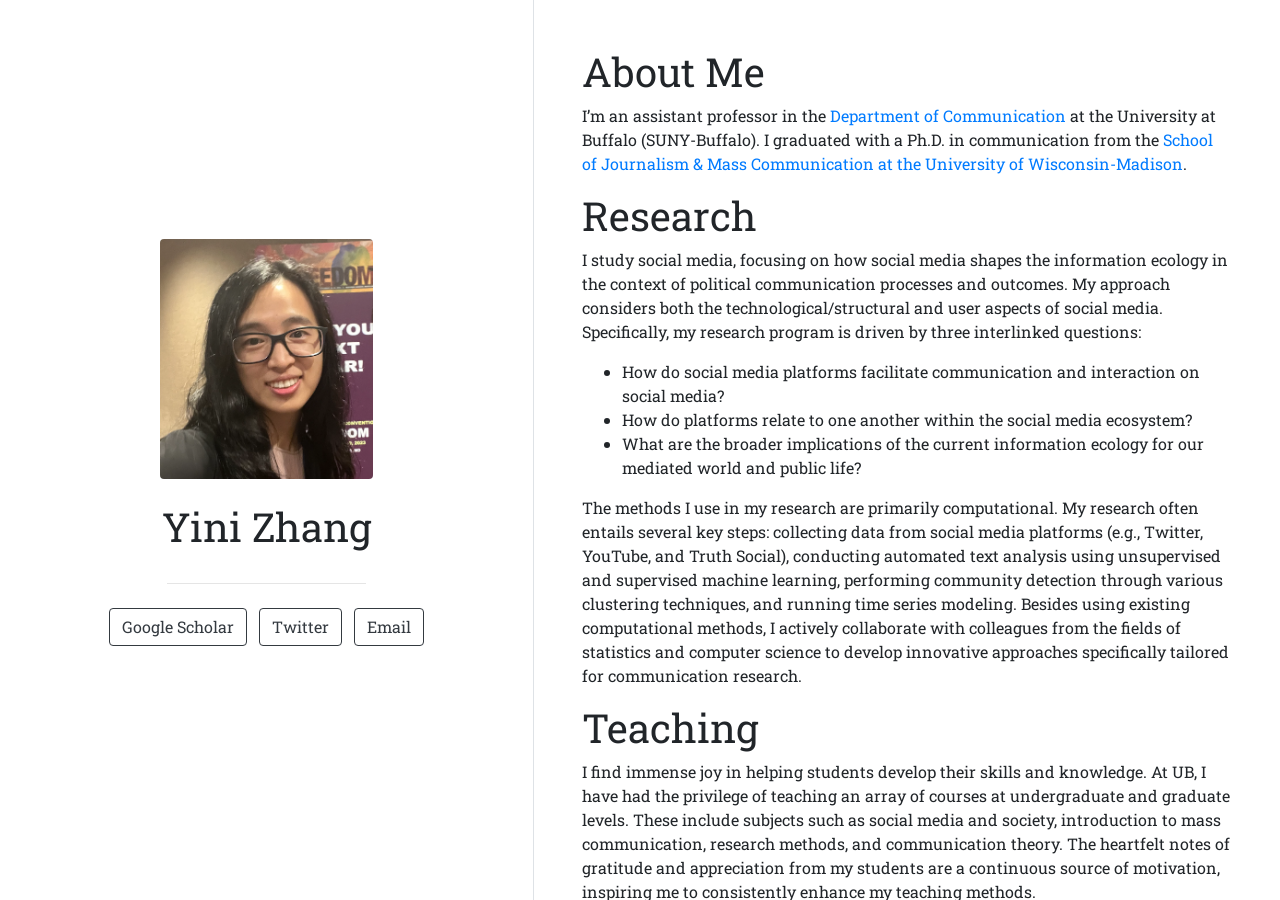
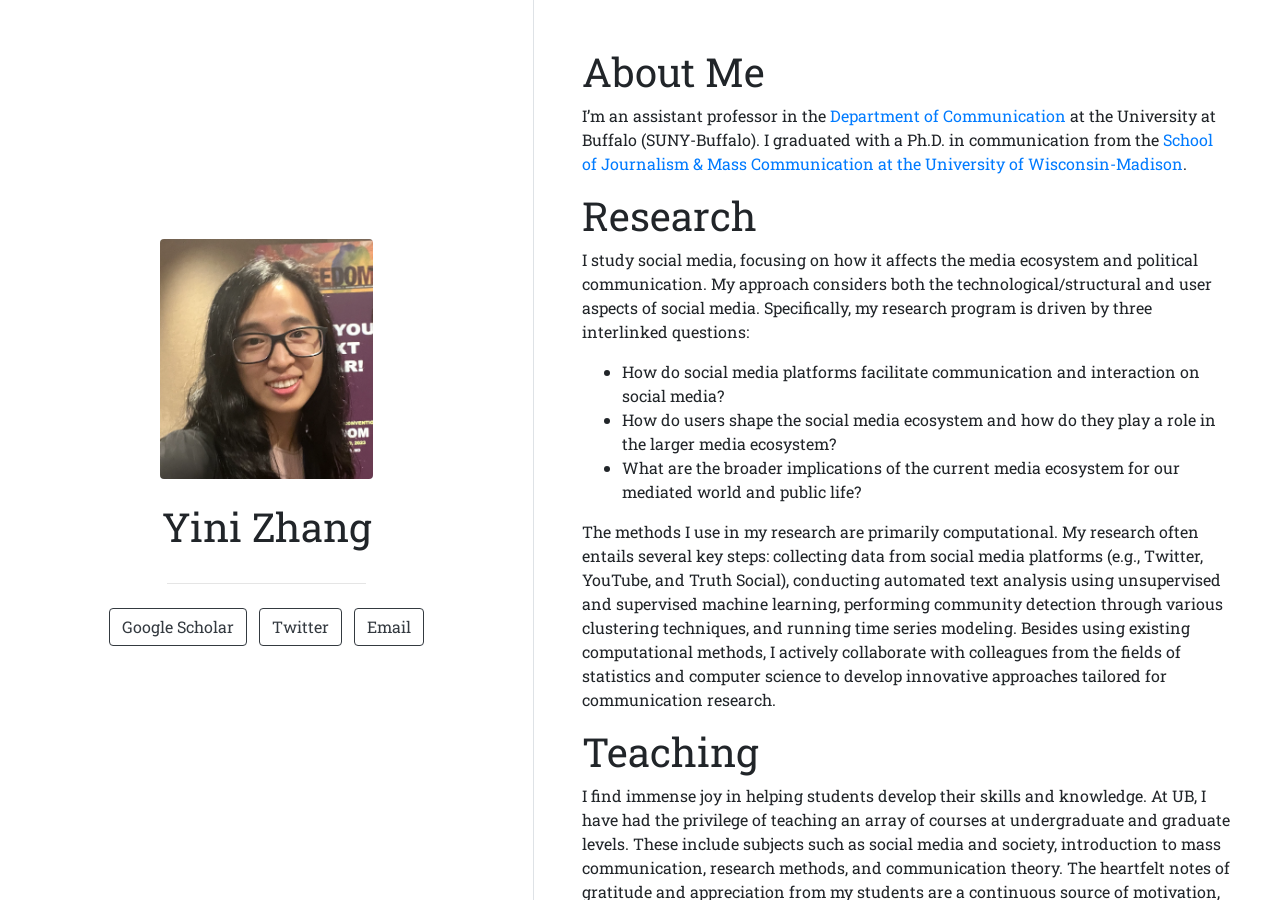
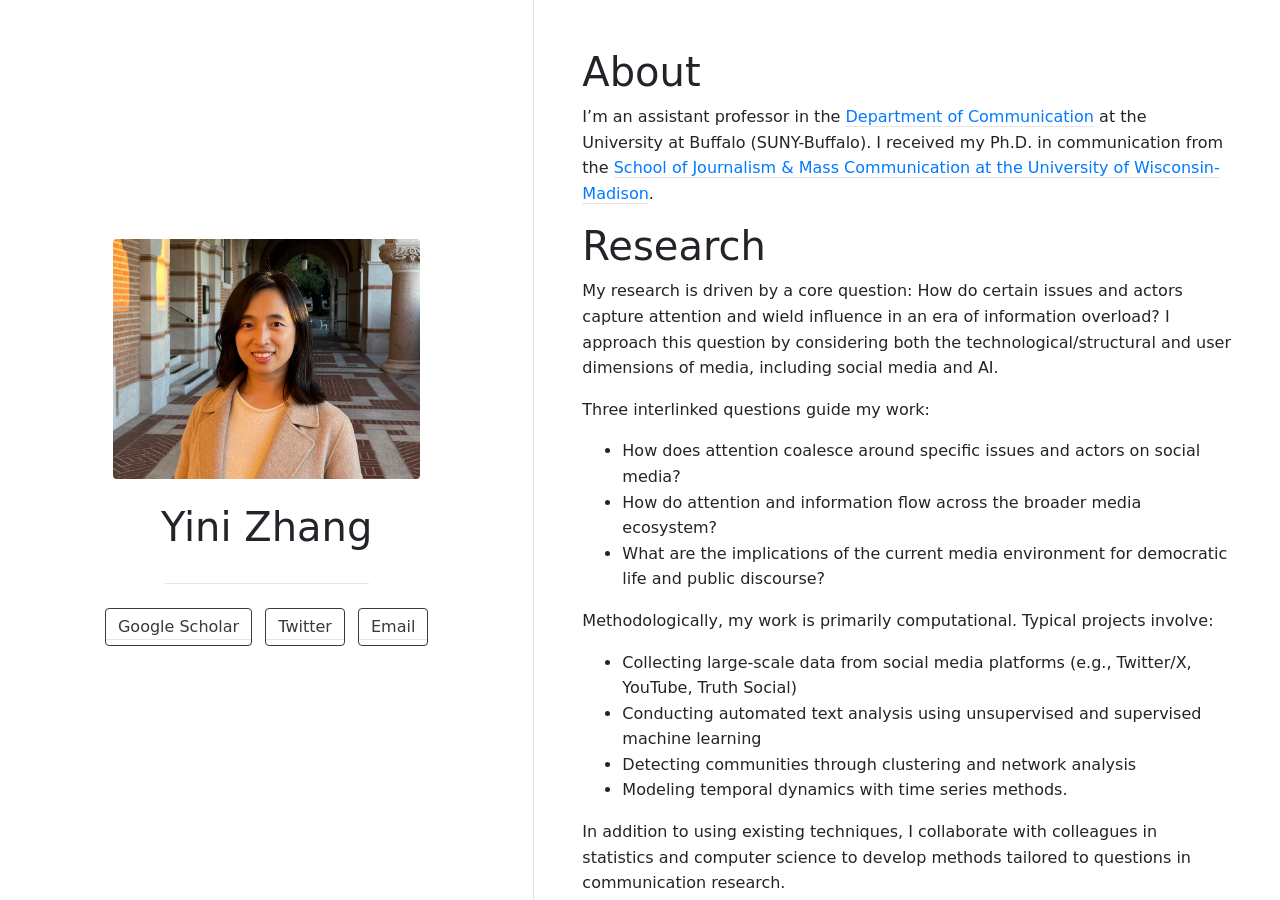
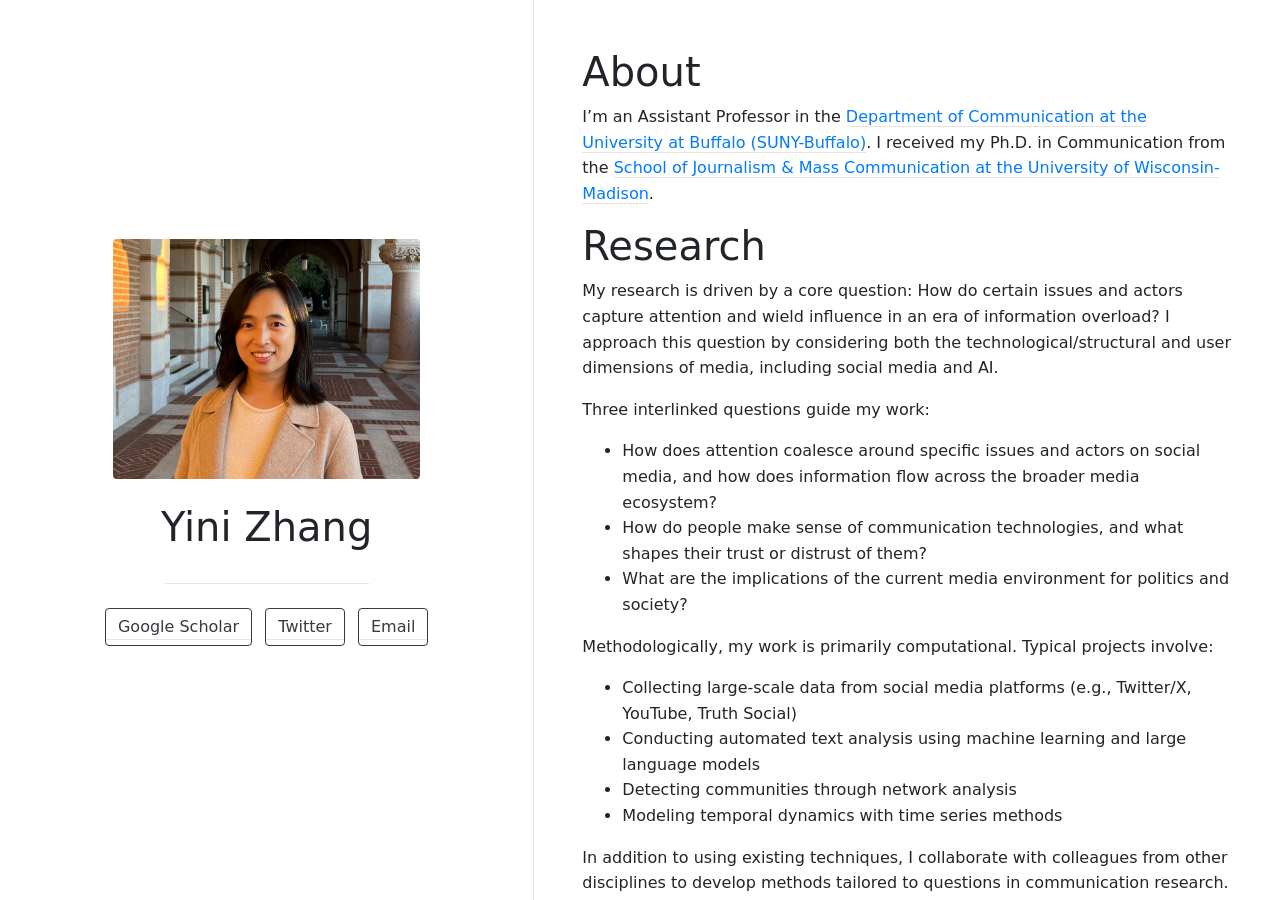
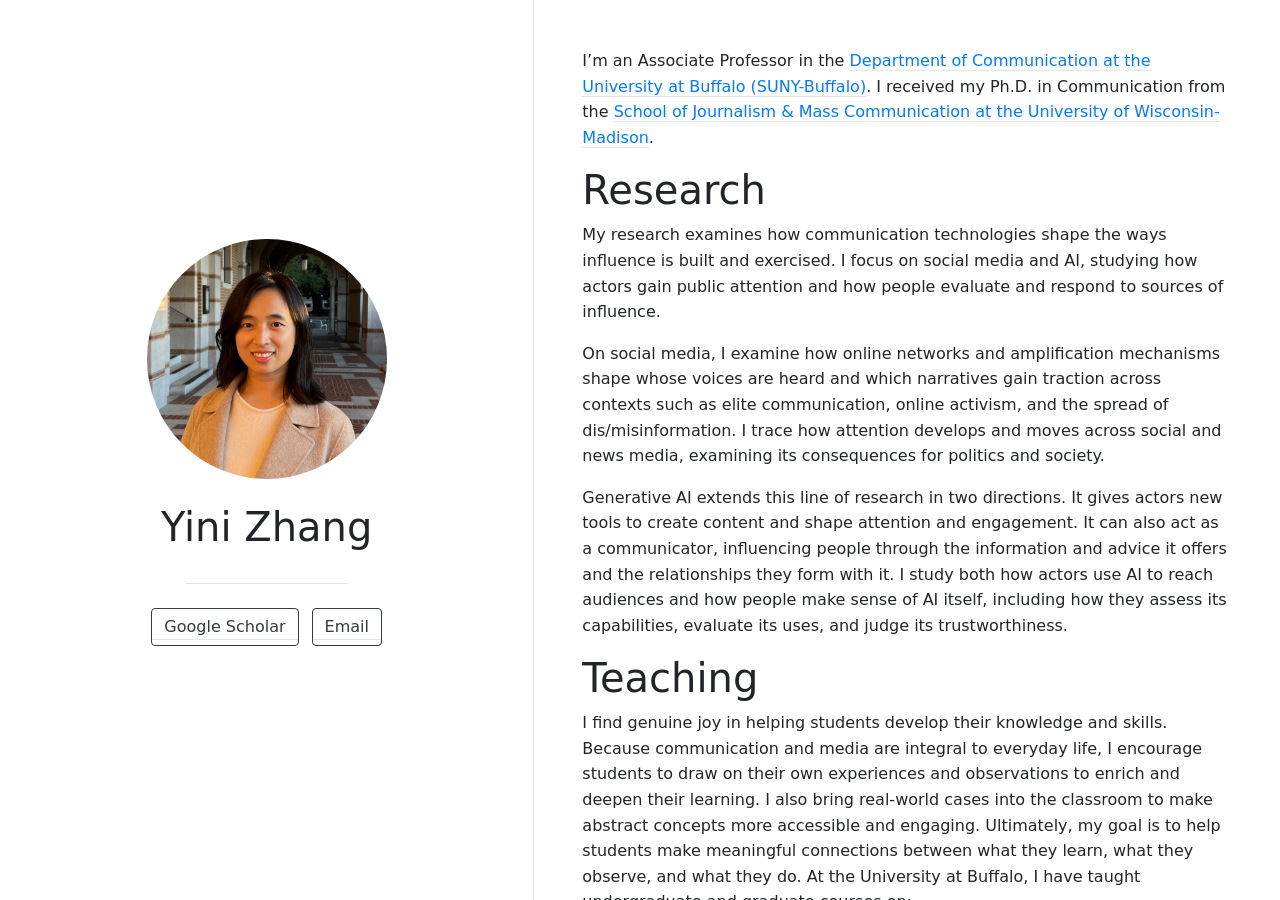
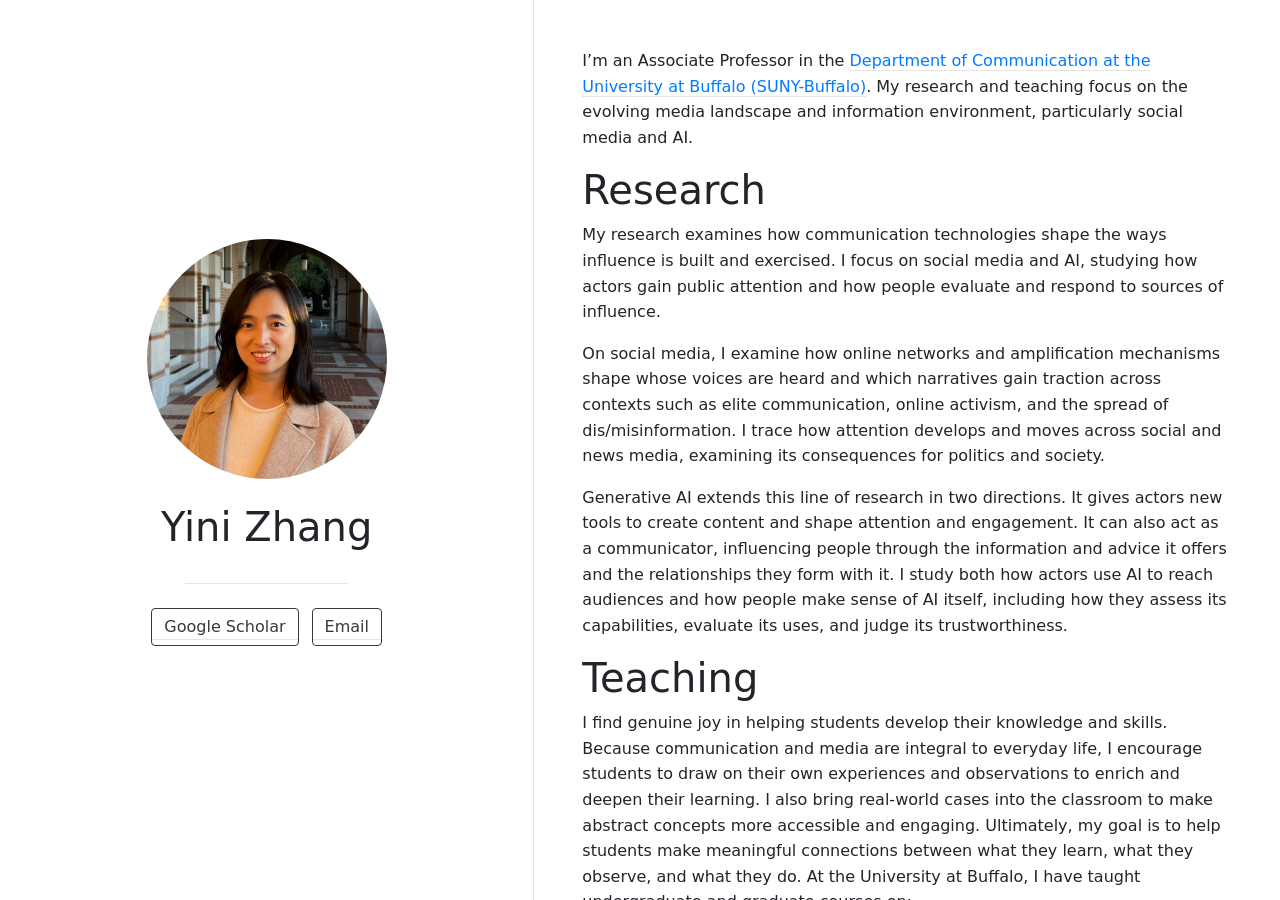
